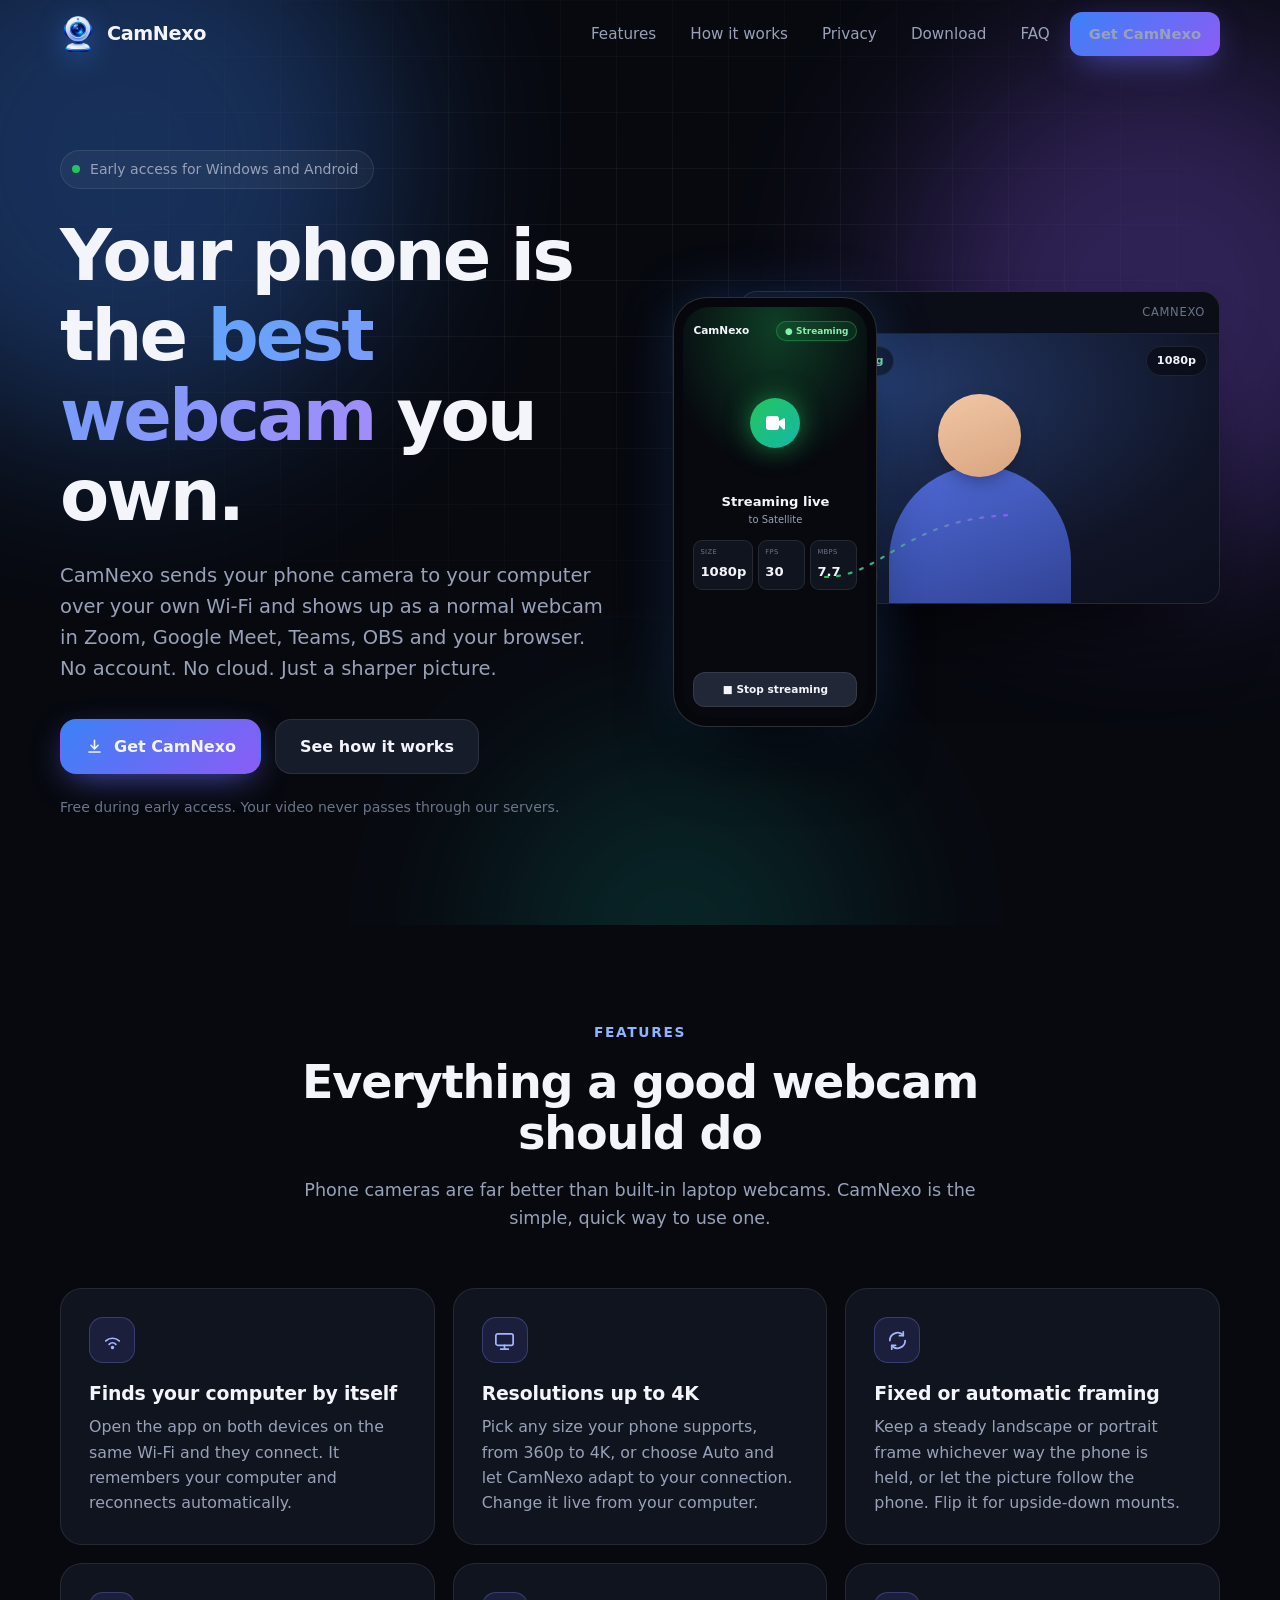
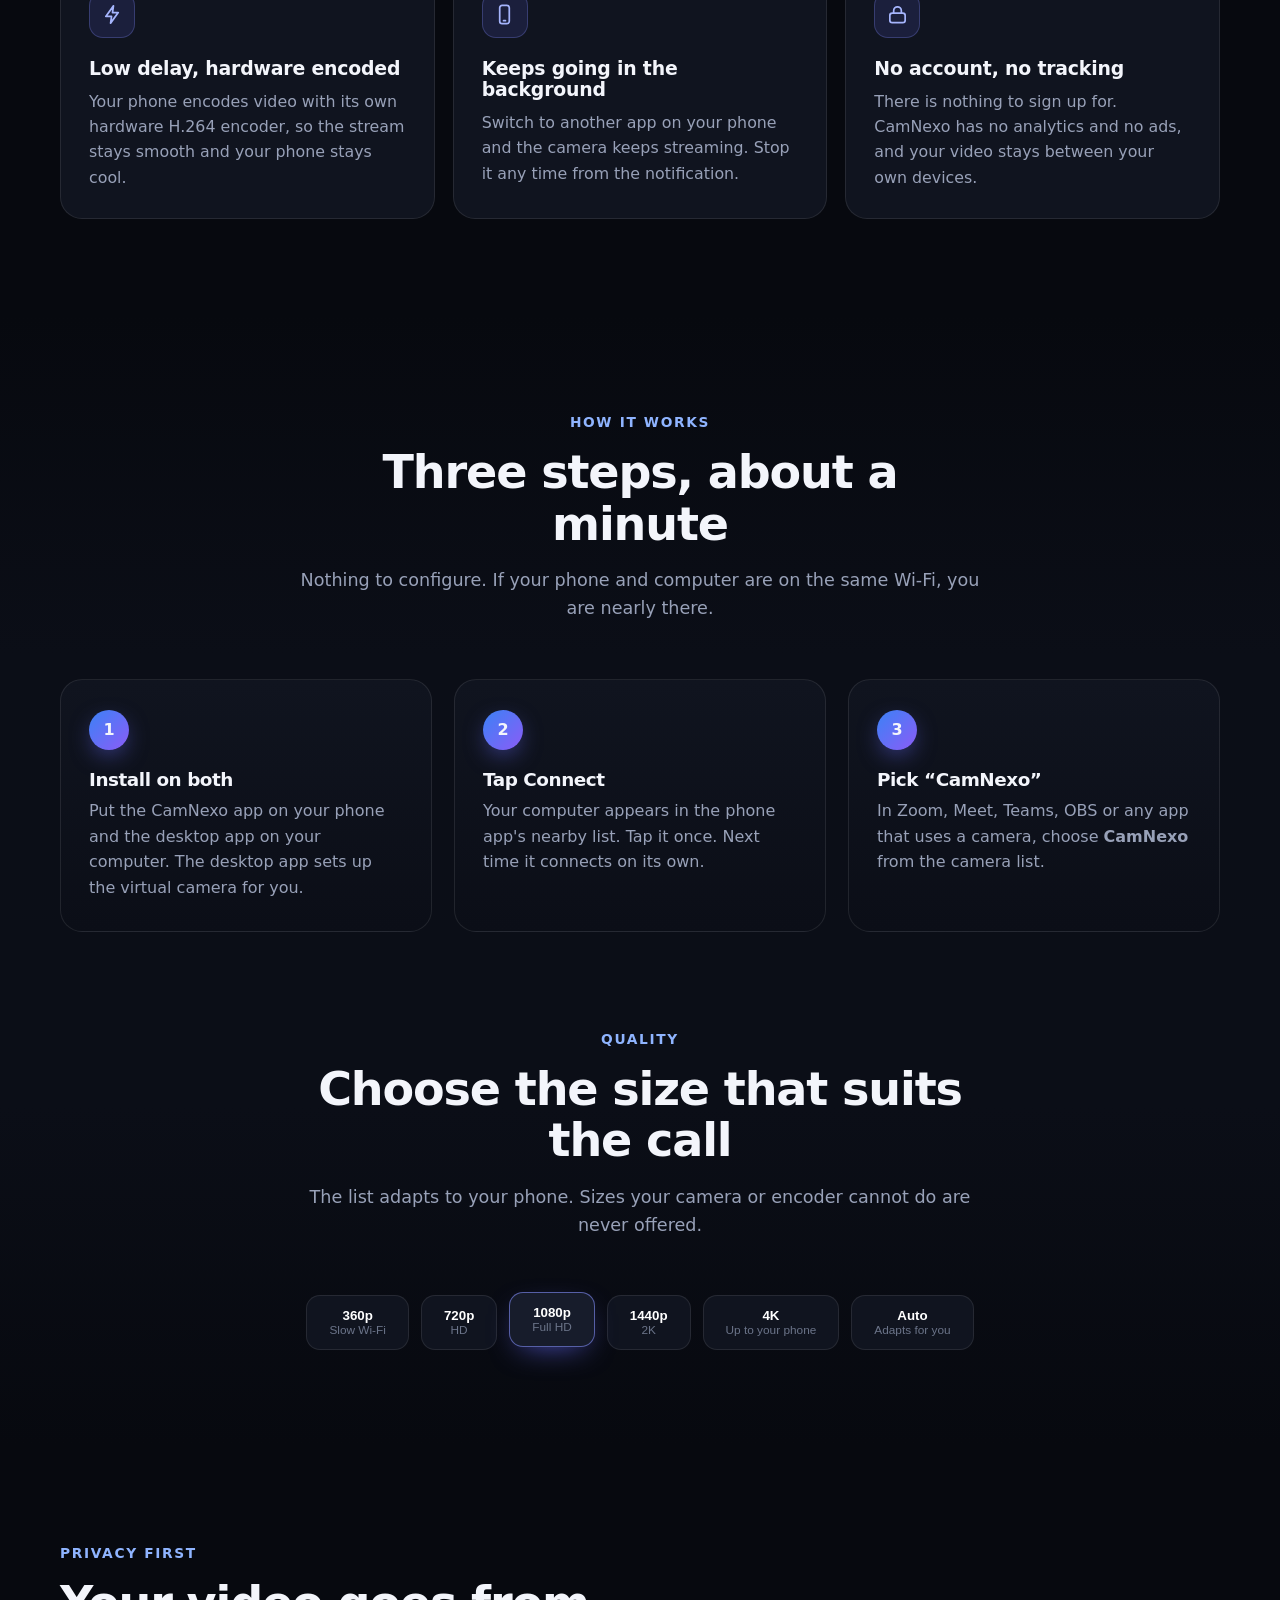
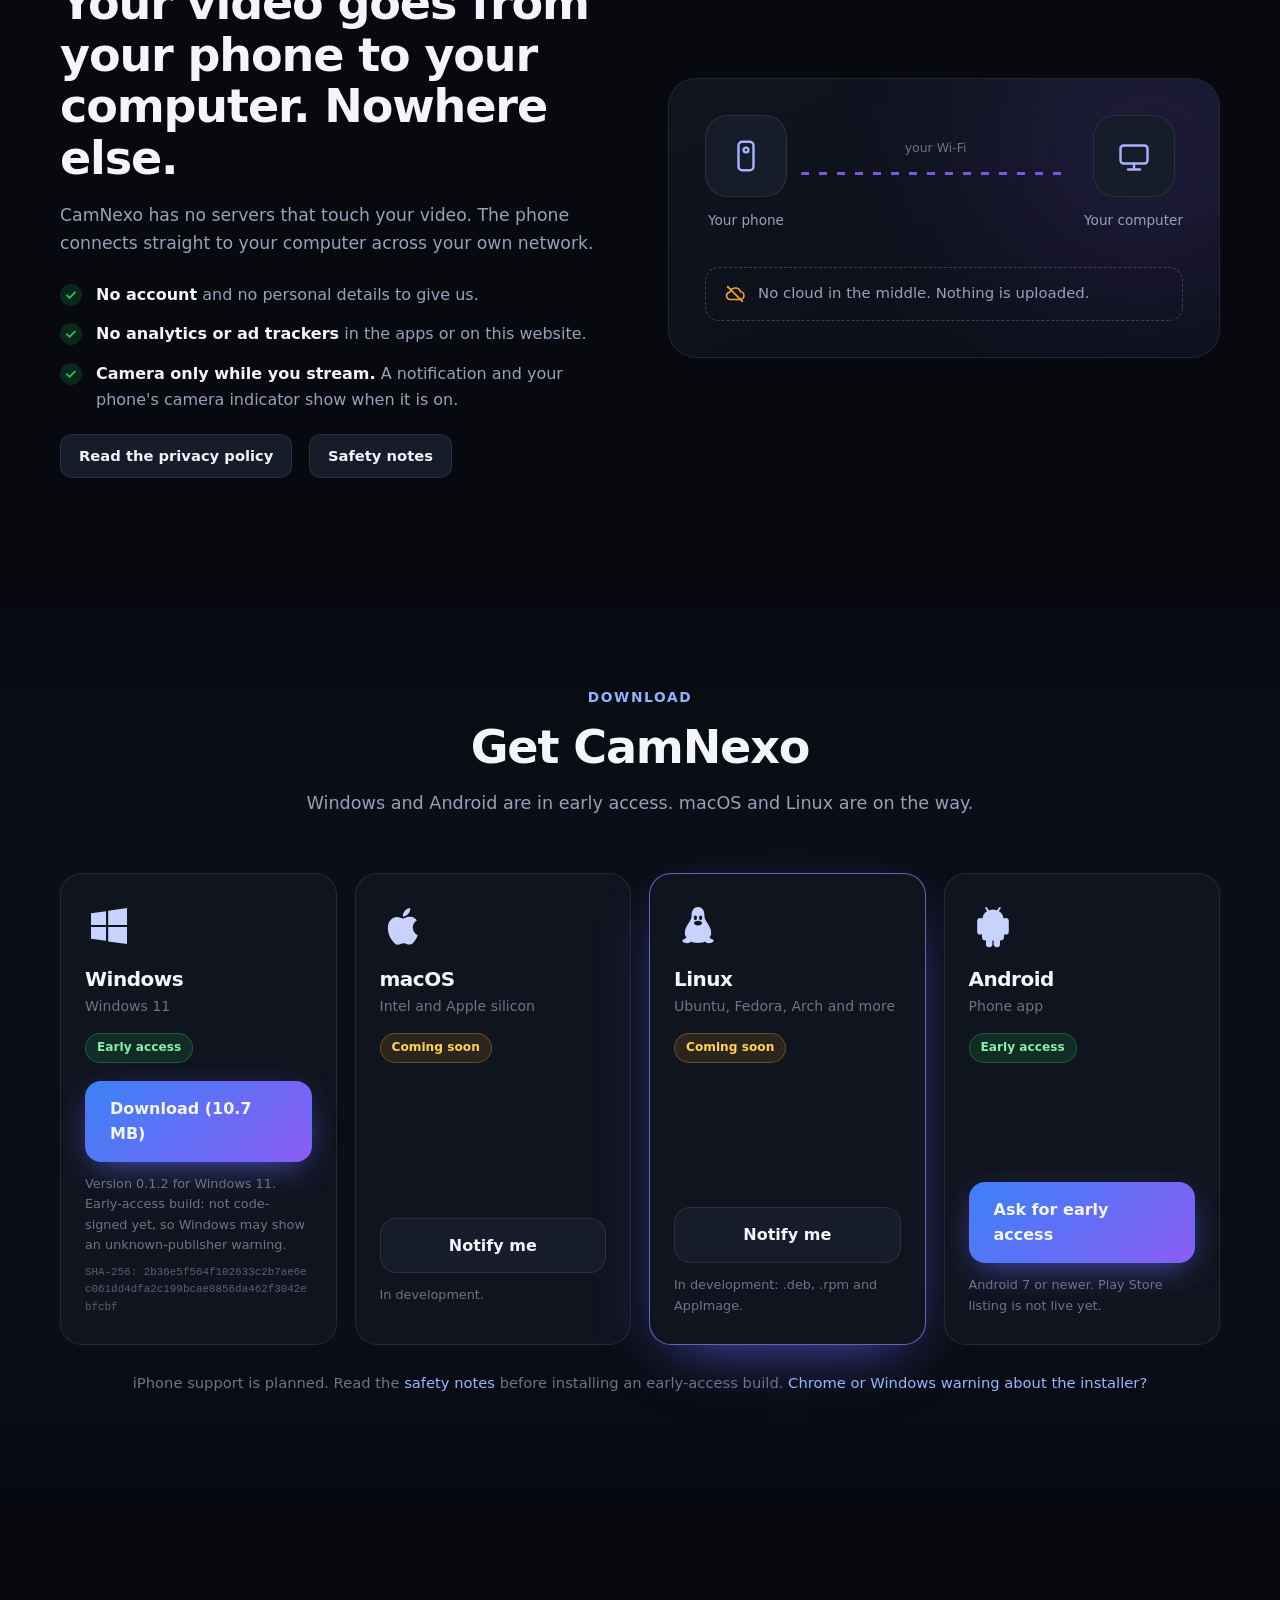
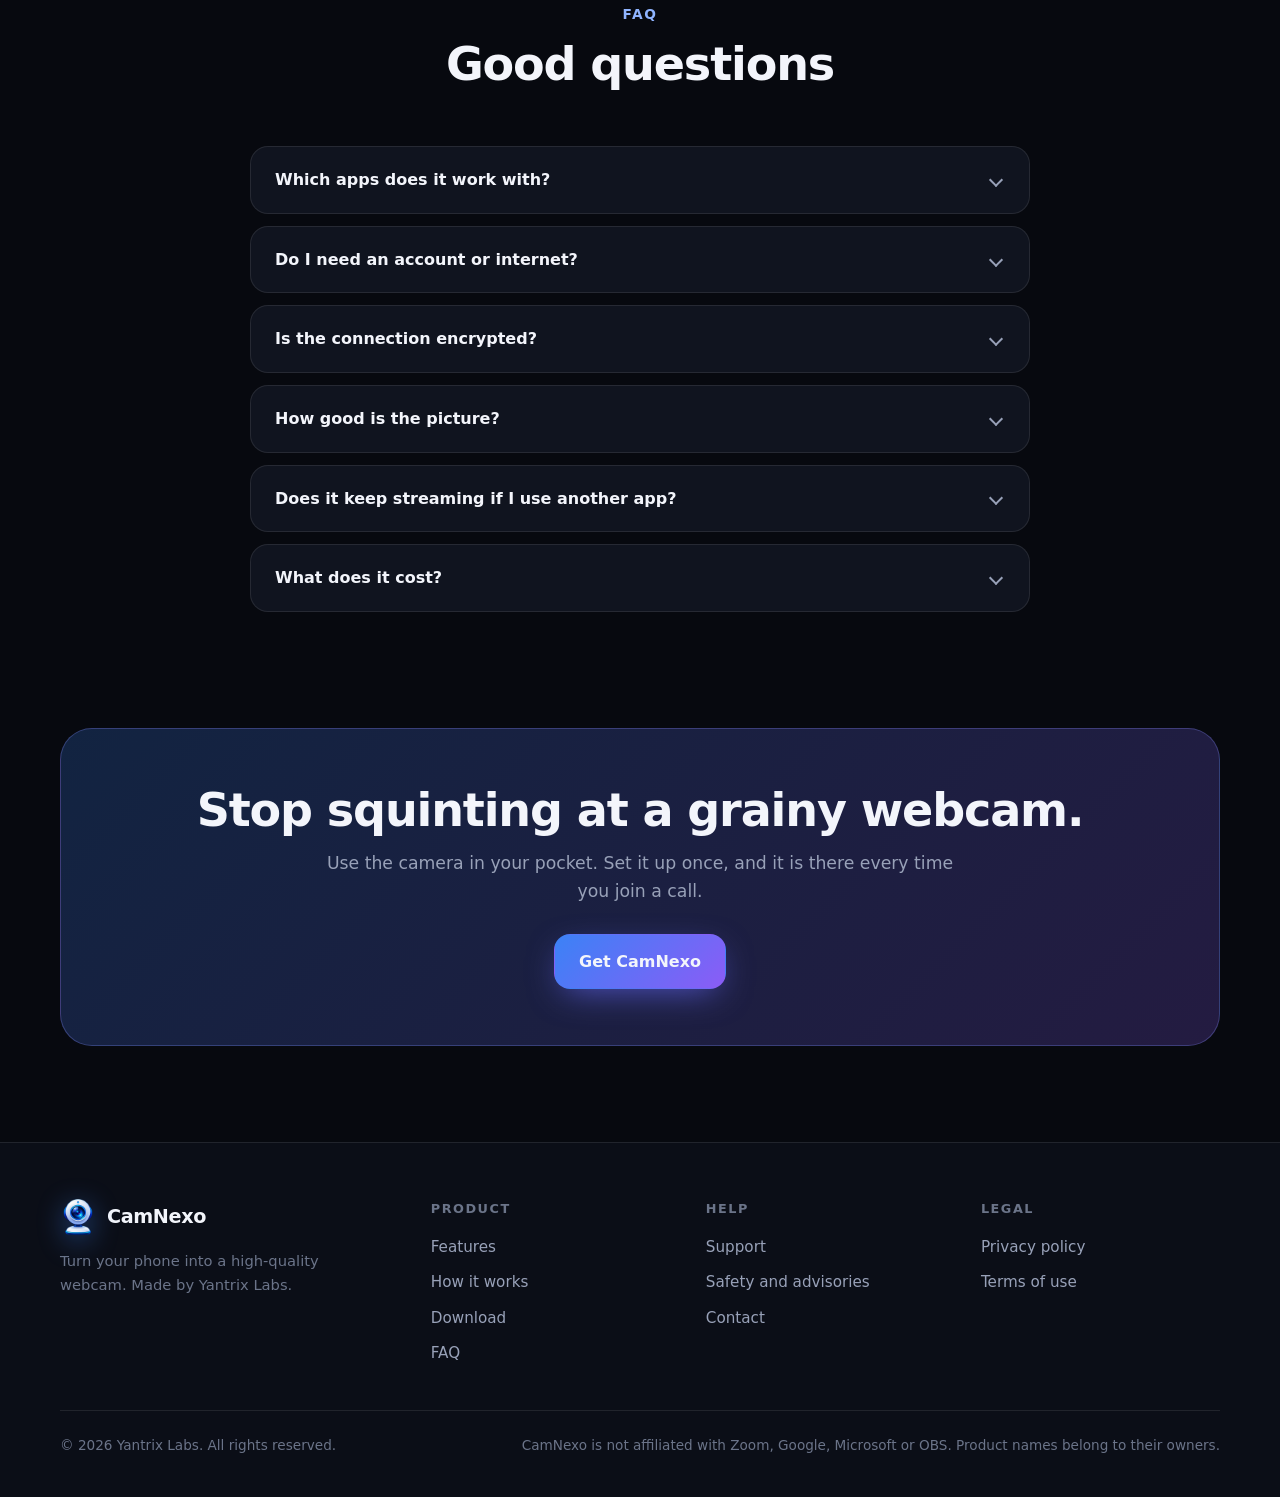
==== index.html @ 152ce751 "Explain the installer warning and how to verify the download Add a support section for the Chrome an" ====
<!doctype html>
<html lang="en" class="no-js">
<head>
<meta charset="utf-8">
<meta name="viewport" content="width=device-width, initial-scale=1">
<title>CamNexo: use your phone as a webcam</title>
<meta name="description" content="CamNexo turns your phone into a high-quality webcam for Zoom, Meet, Teams, OBS and more. Wireless, no account, and your video stays on your own network.">
<meta name="theme-color" content="#07090f">
<link rel="icon" href="assets/favicon.ico" sizes="any">
<link rel="icon" href="assets/favicon-32.png" type="image/png" sizes="32x32">
<link rel="apple-touch-icon" href="assets/apple-touch-icon.png">
<link rel="canonical" href="https://camnexo.yantrixlab.com/">
<meta property="og:title" content="CamNexo: use your phone as a webcam">
<meta property="og:description" content="A sharper webcam you already own. Stream your phone camera to your computer over your own Wi-Fi.">
<meta property="og:type" content="website">
<meta property="og:url" content="https://camnexo.yantrixlab.com/">
<script type="application/ld+json">
{"@context":"https://schema.org","@type":"SoftwareApplication","name":"CamNexo","applicationCategory":"MultimediaApplication","operatingSystem":"Android, Windows 11","description":"Use your phone as a high-quality webcam for Zoom, Google Meet, Teams, OBS and more, over your own Wi-Fi.","url":"https://camnexo.yantrixlab.com/","publisher":{"@type":"Organization","name":"Yantrix Labs"}}
</script>
<meta property="og:image" content="https://camnexo.yantrixlab.com/assets/og-image.png">
<meta name="twitter:card" content="summary_large_image">
<link rel="stylesheet" href="assets/styles.css">
</head>
<body>
<a class="skip" href="#main">Skip to content</a>

<header class="nav">
  <div class="wrap nav-in">
    <a class="brand" href="./" aria-label="CamNexo home">
      <img class="logo-img" src="assets/logo.png" width="36" height="36" alt="">
      CamNexo
    </a>
    <nav class="links" aria-label="Main">
      <a href="#features">Features</a>
      <a href="#how">How it works</a>
      <a href="#privacy">Privacy</a>
      <a href="#download">Download</a>
      <a href="#faq">FAQ</a>
      <a class="btn small primary" href="#download">Get CamNexo</a>
    </nav>
    <button class="menu-btn" aria-label="Menu" aria-expanded="false"><svg viewBox="0 0 24 24" fill="none" stroke="currentColor" stroke-width="2" stroke-linecap="round"><path d="M4 7h16M4 12h16M4 17h16"/></svg></button>
  </div>
</header>

<main id="main">
<!-- ============================================================ hero -->
<section class="hero">
  <div class="glow a"></div><div class="glow b"></div><div class="glow c"></div><div class="grid-bg"></div>
  <div class="wrap hero-grid">
    <div>
      <div class="eyebrow rv"><span class="dot"></span> Early access for Windows and Android</div>
      <h1 class="rv" style="--d:80ms">Your phone is the <span class="gradient-text">best webcam</span> you own.</h1>
      <p class="lead rv" style="--d:160ms">CamNexo sends your phone camera to your computer over your own Wi-Fi and shows up as a normal webcam in Zoom, Google Meet, Teams, OBS and your browser. No account. No cloud. Just a sharper picture.</p>
      <div class="cta rv" style="--d:240ms">
        <a class="btn primary" href="#download" data-hero-dl>
          <svg viewBox="0 0 24 24" fill="none" stroke="currentColor" stroke-width="2" stroke-linecap="round" stroke-linejoin="round"><path d="M12 4v11m0 0l-4.5-4.5M12 15l4.5-4.5M5 19h14"/></svg><span>Get CamNexo</span>
        </a>
        <a class="btn" href="#how">See how it works</a>
      </div>
      <p class="hero-note rv" style="--d:300ms">Free during early access. Your video never passes through our servers.</p>
    </div>

    <div class="stage rv" style="--d:200ms" aria-hidden="true">
      <div class="laptop">
        <div class="bar"><i></i><i></i><i></i><span>CAMNEXO</span></div>
        <div class="screen">
          <div class="person"><div class="head"></div><div class="body"></div></div>
          <span class="chip live"><span class="dot"></span>Phone streaming</span>
          <span class="chip rez">1080p</span>
          <span class="chip src">Satellite · 30 fps</span>
        </div>
      </div>
      <svg class="signal" viewBox="0 0 190 80"><defs><linearGradient id="sg" x1="0" x2="1"><stop offset="0" stop-color="#22c55e"/><stop offset="1" stop-color="#8b5cf6"/></linearGradient></defs><path d="M2 70 C 60 70, 80 12, 188 8"/></svg>
      <div class="phone">
        <div class="phone-screen">
          <div class="ph-head"><span>CamNexo</span><span class="pill">● Streaming</span></div>
          <div class="radar"><b></b><b></b><b></b><div class="core"><svg viewBox="0 0 24 24" fill="#fff"><path d="M3 8a3 3 0 0 1 3-3h7a3 3 0 0 1 3 3v2l4.4-2.6c.9-.5 1.6 0 1.6 1v9.2c0 1-.7 1.5-1.6 1L16 14v2a3 3 0 0 1-3 3H6a3 3 0 0 1-3-3z"/></svg></div></div>
          <div class="ph-t">Streaming live</div>
          <div class="ph-s">to Satellite</div>
          <div class="ph-stats"><div><small>SIZE</small><strong>1080p</strong></div><div><small>FPS</small><strong>30</strong></div><div><small>MBPS</small><strong>7.7</strong></div></div>
          <div class="ph-stop">■ Stop streaming</div>
        </div>
      </div>
    </div>
  </div>
</section>

<!-- ======================================================== features -->
<section id="features">
  <div class="wrap">
    <div class="sec-head rv">
      <div class="kicker">Features</div>
      <h2>Everything a good webcam should do</h2>
      <p>Phone cameras are far better than built-in laptop webcams. CamNexo is the simple, quick way to use one.</p>
    </div>
    <div class="cards">
      <article class="card rv"><div class="ico"><svg viewBox="0 0 24 24"><path d="M5 12.5a10 10 0 0 1 14 0M8.5 16a5 5 0 0 1 7 0"/><circle cx="12" cy="19.2" r=".9" fill="#a5b4fc"/></svg></div><h3>Finds your computer by itself</h3><p>Open the app on both devices on the same Wi-Fi and they connect. It remembers your computer and reconnects automatically.</p></article>
      <article class="card rv" style="--d:70ms"><div class="ico"><svg viewBox="0 0 24 24"><rect x="3" y="5" width="18" height="12" rx="2"/><path d="M8 21h8M12 17v4"/></svg></div><h3>Resolutions up to 4K</h3><p>Pick any size your phone supports, from 360p to 4K, or choose Auto and let CamNexo adapt to your connection. Change it live from your computer.</p></article>
      <article class="card rv" style="--d:140ms"><div class="ico"><svg viewBox="0 0 24 24"><path d="M4 12a8 8 0 0 1 14-5.3M20 12a8 8 0 0 1-14 5.3"/><path d="M18 3v4h-4M6 21v-4h4"/></svg></div><h3>Fixed or automatic framing</h3><p>Keep a steady landscape or portrait frame whichever way the phone is held, or let the picture follow the phone. Flip it for upside-down mounts.</p></article>
      <article class="card rv"><div class="ico"><svg viewBox="0 0 24 24"><path d="M13 3L5 14h6l-1 7 8-11h-6z"/></svg></div><h3>Low delay, hardware encoded</h3><p>Your phone encodes video with its own hardware H.264 encoder, so the stream stays smooth and your phone stays cool.</p></article>
      <article class="card rv" style="--d:70ms"><div class="ico"><svg viewBox="0 0 24 24"><rect x="7" y="2.5" width="10" height="19" rx="2.5"/><path d="M11 18.5h2"/></svg></div><h3>Keeps going in the background</h3><p>Switch to another app on your phone and the camera keeps streaming. Stop it any time from the notification.</p></article>
      <article class="card rv" style="--d:140ms"><div class="ico"><svg viewBox="0 0 24 24"><rect x="4" y="10.5" width="16" height="10" rx="2.5"/><path d="M8 10.5V8a4 4 0 0 1 8 0v2.5"/></svg></div><h3>No account, no tracking</h3><p>There is nothing to sign up for. CamNexo has no analytics and no ads, and your video stays between your own devices.</p></article>
    </div>
  </div>
</section>

<!-- ============================================================ how -->
<section id="how" style="background:linear-gradient(180deg,transparent,var(--bg-2) 30%,var(--bg-2) 70%,transparent)">
  <div class="wrap">
    <div class="sec-head rv">
      <div class="kicker">How it works</div>
      <h2>Three steps, about a minute</h2>
      <p>Nothing to configure. If your phone and computer are on the same Wi-Fi, you are nearly there.</p>
    </div>
    <div class="steps">
      <div class="step rv"><h3>Install on both</h3><p>Put the CamNexo app on your phone and the desktop app on your computer. The desktop app sets up the virtual camera for you.</p></div>
      <div class="step rv" style="--d:90ms"><h3>Tap Connect</h3><p>Your computer appears in the phone app's nearby list. Tap it once. Next time it connects on its own.</p></div>
      <div class="step rv" style="--d:180ms"><h3>Pick “CamNexo”</h3><p>In Zoom, Meet, Teams, OBS or any app that uses a camera, choose <strong>CamNexo</strong> from the camera list.</p></div>
    </div>

    <div class="sec-head rv" style="margin-top:96px">
      <div class="kicker">Quality</div>
      <h2>Choose the size that suits the call</h2>
      <p>The list adapts to your phone. Sizes your camera or encoder cannot do are never offered.</p>
    </div>
    <div class="res-row rv" role="group" aria-label="Resolution examples">
      <button class="res" data-label="360p" type="button">360p<small>Slow Wi-Fi</small></button>
      <button class="res" data-label="720p" type="button">720p<small>HD</small></button>
      <button class="res on" data-label="1080p" type="button">1080p<small>Full HD</small></button>
      <button class="res" data-label="1440p" type="button">1440p<small>2K</small></button>
      <button class="res" data-label="4K" type="button">4K<small>Up to your phone</small></button>
      <button class="res" data-label="Auto" type="button">Auto<small>Adapts for you</small></button>
    </div>
  </div>
</section>

<!-- ========================================================= privacy -->
<section id="privacy">
  <div class="wrap split">
    <div class="rv">
      <div class="kicker">Privacy first</div>
      <h2>Your video goes from your phone to your computer. Nowhere else.</h2>
      <p>CamNexo has no servers that touch your video. The phone connects straight to your computer across your own network.</p>
      <ul class="ticks">
        <li><span><strong>No account</strong> and no personal details to give us.</span></li>
        <li><span><strong>No analytics or ad trackers</strong> in the apps or on this website.</span></li>
        <li><span><strong>Camera only while you stream.</strong> A notification and your phone's camera indicator show when it is on.</span></li>
      </ul>
      <p style="margin-top:22px"><a class="btn small" href="privacy.html">Read the privacy policy</a> &nbsp; <a class="btn small" href="safety.html">Safety notes</a></p>
    </div>
    <div class="diagram rv" style="--d:120ms" aria-label="Phone connected directly to computer over Wi-Fi">
      <div class="flow">
        <div class="node"><div class="box"><svg viewBox="0 0 24 24"><rect x="7" y="2.5" width="10" height="19" rx="2.5"/><circle cx="12" cy="8" r="1.6"/></svg></div><small>Your phone</small></div>
        <div class="wire"><span>your Wi-Fi</span></div>
        <div class="node"><div class="box"><svg viewBox="0 0 24 24"><rect x="3" y="5" width="18" height="12" rx="2"/><path d="M8 21h8M12 17v4"/></svg></div><small>Your computer</small></div>
      </div>
      <div class="nocloud"><svg viewBox="0 0 24 24"><path d="M7 18a4 4 0 0 1-.5-8A6 6 0 0 1 18 9.5 3.7 3.7 0 0 1 17 18z"/><path d="M4 4l16 16"/></svg><span>No cloud in the middle. Nothing is uploaded.</span></div>
    </div>
  </div>
</section>

<!-- ======================================================== download -->
<section id="download" style="background:linear-gradient(180deg,transparent,var(--bg-2) 25%,var(--bg-2) 80%,transparent)">
  <div class="wrap">
    <div class="sec-head rv">
      <div class="kicker">Download</div>
      <h2>Get CamNexo</h2>
      <p>Windows and Android are in early access. macOS and Linux are on the way.</p>
    </div>
    <div class="platforms">
      <div class="plat rv" data-dl="windows">
        <svg class="os" viewBox="0 0 24 24" aria-hidden="true"><path d="M3 5.6l7.5-1v6.9H3zM11.6 4.4L21 3v8.5h-9.4zM3 12.5h7.5v6.9L3 18.4zM11.6 12.5H21V21l-9.4-1.3z"/></svg>
        <h3>Windows</h3><div class="sub">Windows 11</div><span class="badge soon">Early access</span>
        <a class="btn primary" href="#download">Ask for early access</a><p class="fine"></p>
      </div>
      <div class="plat rv" style="--d:70ms" data-dl="macos">
        <svg class="os" viewBox="0 0 24 24" aria-hidden="true"><path d="M16.4 12.7c0-2.3 1.9-3.4 2-3.5-1.1-1.6-2.8-1.8-3.4-1.8-1.4-.15-2.8.85-3.5.85-.7 0-1.8-.8-3-.8-1.5 0-3 .9-3.8 2.3-1.6 2.8-.4 7 1.2 9.3.8 1.1 1.7 2.4 2.9 2.3 1.2 0 1.6-.75 3-.75 1.4 0 1.8.75 3 .7 1.3 0 2.1-1.1 2.8-2.2.9-1.3 1.3-2.5 1.3-2.6-.05 0-2.5-1-2.5-3.8zM14.2 5.9c.6-.8 1.1-1.8.95-2.9-.9.05-2 .6-2.7 1.4-.6.7-1.1 1.8-1 2.8 1 .1 2.1-.5 2.75-1.3z"/></svg>
        <h3>macOS</h3><div class="sub">Intel and Apple silicon</div><span class="badge soon">Coming soon</span>
        <a class="btn" href="#download">Notify me</a><p class="fine"></p>
      </div>
      <div class="plat rv" style="--d:140ms" data-dl="linux">
        <svg class="os" viewBox="0 0 24 24" aria-hidden="true"><path d="M12 2.5c-2 0-3.2 1.7-3.2 4 0 1.2-.3 2.3-1 3.3-1.2 1.8-2.4 3.5-2.4 5.7 0 .9.3 1.6.8 2.1-.3.5-.8.9-1.6 1.2-.7.3-.5 1.2.3 1.4 1.3.4 2.7.7 3.6-.4.9.5 2 .7 3.5.7s2.6-.2 3.5-.7c.9 1.1 2.3.8 3.6.4.8-.2 1-1.1.3-1.4-.8-.3-1.3-.7-1.6-1.2.5-.5.8-1.2.8-2.1 0-2.2-1.2-3.9-2.4-5.7-.7-1-1-2.1-1-3.3 0-2.3-1.2-4-3.2-4zm-1.3 4.2a.8 1.2 0 1 1 0 2.4.8 1.2 0 0 1 0-2.4zm2.6 0a.8 1.2 0 1 1 0 2.4.8 1.2 0 0 1 0-2.4zM12 9.4c1.1 0 2 .5 2 1.1 0 .6-.9 1.2-2 1.2s-2-.6-2-1.2c0-.6.9-1.1 2-1.1z"/></svg>
        <h3>Linux</h3><div class="sub">Ubuntu, Fedora, Arch and more</div><span class="badge soon">Coming soon</span>
        <a class="btn" href="#download">Notify me</a><p class="fine"></p>
      </div>
      <div class="plat rv" style="--d:210ms" data-dl="android">
        <svg class="os" viewBox="0 0 24 24" aria-hidden="true"><path d="M7 9.2h10v8.3a1.3 1.3 0 0 1-1.3 1.3H15v2.2a1.1 1.1 0 0 1-2.2 0v-2.2h-1.6v2.2a1.1 1.1 0 0 1-2.2 0v-2.2h-.7A1.3 1.3 0 0 1 7 17.5zM4.6 9.6a1.1 1.1 0 0 1 2.2 0v5.1a1.1 1.1 0 0 1-2.2 0zm12.6 0a1.1 1.1 0 0 1 2.2 0v5.1a1.1 1.1 0 0 1-2.2 0zM7.2 8.3C7.4 6 9.4 4.2 12 4.2s4.6 1.8 4.8 4.1zM9.6 6.4a.6.6 0 1 0 0 1.2.6.6 0 0 0 0-1.2zm4.8 0a.6.6 0 1 0 0 1.2.6.6 0 0 0 0-1.2zM8.6 3l1 1.5m5.8-1.5l-1 1.5" stroke="#c7d2fe" stroke-width="1" stroke-linecap="round"/></svg>
        <h3>Android</h3><div class="sub">Phone app</div><span class="badge soon">Early access</span>
        <a class="btn primary" href="#download">Ask for early access</a><p class="fine"></p>
      </div>
    </div>
    <p class="rv" style="text-align:center;color:var(--faint);font-size:.92rem;margin-top:26px">iPhone support is planned. Read the <a href="safety.html" style="color:#93b8ff">safety notes</a> before installing an early-access build. <a href="support.html#warning" style="color:#93b8ff">Chrome or Windows warning about the installer?</a></p>
  </div>
</section>

<!-- ============================================================ faq -->
<section id="faq">
  <div class="wrap">
    <div class="sec-head rv"><div class="kicker">FAQ</div><h2>Good questions</h2></div>
    <div class="faq">
      <details class="rv"><summary>Which apps does it work with?</summary><div class="ans"><p>CamNexo appears as a standard camera called “CamNexo”, so it works with apps that accept a normal webcam: Zoom, Google Meet, Microsoft Teams, OBS, Discord and browsers. On Windows 11 the Camera app shows it too.</p></div></details>
      <details class="rv"><summary>Do I need an account or internet?</summary><div class="ans"><p>No account. Your phone and computer only need to be on the same local network. They do not need internet access to talk to each other, although your video call app will.</p></div></details>
      <details class="rv"><summary>Is the connection encrypted?</summary><div class="ans"><p>Not yet. Today the video travels unencrypted across your local network, so use CamNexo on a network you trust, such as your home or office Wi-Fi, and not on public Wi-Fi. Pairing and encryption are the next security work on our list. See the <a href="safety.html" style="color:#93b8ff">safety notes</a>.</p></div></details>
      <details class="rv"><summary>How good is the picture?</summary><div class="ans"><p>That depends on your phone. CamNexo lists the sizes your phone's camera and hardware encoder support, up to 4K on phones that can do it. Wi-Fi quality matters too, and Auto lowers the size if your connection struggles.</p></div></details>
      <details class="rv"><summary>Does it keep streaming if I use another app?</summary><div class="ans"><p>Yes. While streaming, CamNexo shows a notification and keeps the camera running in the background. Stop it from the app or the notification. Some phone makers limit background apps aggressively; if streaming stops, exclude CamNexo from battery optimisation.</p></div></details>
      <details class="rv"><summary>What does it cost?</summary><div class="ans"><p>Early-access builds are free. Pricing for the finished product has not been announced.</p></div></details>
    </div>
  </div>
</section>

<section style="padding-top:0">
  <div class="wrap">
    <div class="band rv">
      <h2>Stop squinting at a grainy webcam.</h2>
      <p>Use the camera in your pocket. Set it up once, and it is there every time you join a call.</p>
      <a class="btn primary" href="#download">Get CamNexo</a>
    </div>
  </div>
</section>
</main>

<footer>
  <div class="wrap">
    <div class="foot">
      <div>
        <a class="brand" href="./"><img class="logo-img" src="assets/logo.png" width="36" height="36" alt="">CamNexo</a>
        <p>Turn your phone into a high-quality webcam. Made by Yantrix Labs.</p>
      </div>
      <div><h4>Product</h4><ul><li><a href="#features">Features</a></li><li><a href="#how">How it works</a></li><li><a href="#download">Download</a></li><li><a href="#faq">FAQ</a></li></ul></div>
      <div><h4>Help</h4><ul><li><a href="support.html">Support</a></li><li><a href="safety.html">Safety and advisories</a></li><li><a href="#" data-mail>Contact</a></li></ul></div>
      <div><h4>Legal</h4><ul><li><a href="privacy.html">Privacy policy</a></li><li><a href="terms.html">Terms of use</a></li></ul></div>
    </div>
    <div class="legal"><span>© <span class="year">2026</span> Yantrix Labs. All rights reserved.</span><span>CamNexo is not affiliated with Zoom, Google, Microsoft or OBS. Product names belong to their owners.</span></div>
  </div>
</footer>

<script src="assets/config.js"></script>
<script src="assets/site.js"></script>
</body>
</html>
---- assets/styles.css ----
/* CamNexo website. One stylesheet, no external fonts or scripts. */
:root {
  --bg: #07090f;
  --bg-2: #0b0e17;
  --surface: #10141f;
  --surface-2: #171c2b;
  --line: rgba(255, 255, 255, 0.09);
  --text: #f3f5fb;
  --dim: #98a1b8;
  --faint: #6b7489;
  --blue: #3b82f6;
  --violet: #8b5cf6;
  --green: #22c55e;
  --amber: #f5a524;
  --grad: linear-gradient(135deg, #3b82f6, #8b5cf6);
  --radius: 22px;
  --max: 1160px;
  --ease: cubic-bezier(0.22, 1, 0.36, 1);
  color-scheme: dark;
}

*, *::before, *::after { box-sizing: border-box; }
html { scroll-behavior: smooth; -webkit-text-size-adjust: 100%; }
body {
  margin: 0;
  background: var(--bg);
  color: var(--text);
  font-family: Inter, "Segoe UI Variable", "Segoe UI", system-ui, -apple-system, Roboto, "Helvetica Neue", Arial, sans-serif;
  line-height: 1.6;
  -webkit-font-smoothing: antialiased;
  overflow-x: hidden;
}
img, svg { max-width: 100%; display: block; }
a { color: inherit; text-decoration: none; }
p { margin: 0 0 1rem; }
h1, h2, h3 { margin: 0; line-height: 1.12; letter-spacing: -0.025em; }
:focus-visible { outline: 2px solid var(--blue); outline-offset: 3px; border-radius: 8px; }
.wrap { width: min(var(--max), 100% - 40px); margin-inline: auto; }
.sr { position: absolute; width: 1px; height: 1px; overflow: hidden; clip: rect(0 0 0 0); white-space: nowrap; }
.skip { position: absolute; left: 12px; top: -60px; background: var(--surface-2); padding: 10px 16px; border-radius: 10px; z-index: 100; }
.skip:focus { top: 12px; }

/* ------------------------------------------------------------------ nav */
.nav {
  position: fixed; inset: 0 0 auto 0; z-index: 50;
  transition: background 0.35s var(--ease), border-color 0.35s, backdrop-filter 0.35s;
  border-bottom: 1px solid transparent;
}
.nav.scrolled {
  background: rgba(7, 9, 15, 0.72);
  backdrop-filter: blur(16px) saturate(1.4);
  -webkit-backdrop-filter: blur(16px) saturate(1.4);
  border-bottom-color: var(--line);
}
.nav-in { display: flex; align-items: center; justify-content: space-between; height: 68px; }
.brand { display: flex; align-items: center; gap: 11px; font-weight: 700; font-size: 1.2rem; letter-spacing: -0.02em; }
.logo {
  width: 34px; height: 34px; border-radius: 10px; background: var(--grad);
  display: grid; place-items: center;
  box-shadow: 0 6px 22px -4px rgba(59, 130, 246, 0.6);
}
.logo-img { width: 36px; height: 36px; flex: none; filter: drop-shadow(0 6px 14px rgba(59, 130, 246, 0.45)); }
.logo svg { width: 19px; height: 19px; }
.links { display: flex; align-items: center; gap: 6px; }
.links a { padding: 8px 14px; border-radius: 999px; color: var(--dim); font-size: 0.95rem; transition: color 0.2s, background 0.2s; }
.links a:hover { color: var(--text); background: rgba(255, 255, 255, 0.06); }
.menu-btn { display: none; background: none; border: 1px solid var(--line); color: var(--text); width: 42px; height: 42px; border-radius: 12px; cursor: pointer; }
.menu-btn svg { width: 20px; height: 20px; margin: auto; }

/* -------------------------------------------------------------- buttons */
.btn {
  display: inline-flex; align-items: center; justify-content: center; gap: 10px;
  padding: 14px 24px; border-radius: 16px; font-weight: 600; font-size: 1rem;
  border: 1px solid var(--line); background: var(--surface-2); color: var(--text);
  cursor: pointer; transition: transform 0.25s var(--ease), box-shadow 0.25s, background 0.25s, border-color 0.25s;
  font-family: inherit;
}
.btn:hover { transform: translateY(-2px); border-color: rgba(255, 255, 255, 0.2); }
.btn:active { transform: translateY(0) scale(0.98); }
.btn svg { width: 19px; height: 19px; }
.btn.primary { background: var(--grad); border-color: transparent; box-shadow: 0 10px 34px -10px rgba(99, 102, 241, 0.8); }
.btn.primary:hover { box-shadow: 0 16px 42px -10px rgba(99, 102, 241, 0.95); }
.btn.small { padding: 9px 18px; border-radius: 12px; font-size: 0.92rem; }
.btn[aria-disabled="true"] { opacity: 0.55; cursor: not-allowed; transform: none; }

/* ----------------------------------------------------------------- hero */
.hero { position: relative; padding: 150px 0 90px; overflow: hidden; isolation: isolate; }
.glow { position: absolute; border-radius: 50%; filter: blur(90px); opacity: 0.5; z-index: -1; animation: drift 18s ease-in-out infinite alternate; }
.glow.a { width: 560px; height: 560px; background: #3b82f6; left: -160px; top: -120px; opacity: 0.32; }
.glow.b { width: 520px; height: 520px; background: #8b5cf6; right: -140px; top: 40px; opacity: 0.3; animation-duration: 23s; animation-direction: alternate-reverse; }
.glow.c { width: 380px; height: 380px; background: #14b8a6; left: 38%; bottom: -200px; opacity: 0.16; animation-duration: 27s; }
@keyframes drift { to { transform: translate(60px, 40px) scale(1.12); } }
.grid-bg {
  position: absolute; inset: 0; z-index: -1; opacity: 0.5;
  background-image: linear-gradient(var(--line) 1px, transparent 1px), linear-gradient(90deg, var(--line) 1px, transparent 1px);
  background-size: 56px 56px;
  -webkit-mask-image: radial-gradient(ellipse 70% 60% at 50% 30%, #000 20%, transparent 75%);
  mask-image: radial-gradient(ellipse 70% 60% at 50% 30%, #000 20%, transparent 75%);
}
.hero-grid { display: grid; grid-template-columns: 1.02fr 1fr; gap: 56px; align-items: center; }
.eyebrow {
  display: inline-flex; align-items: center; gap: 10px; padding: 7px 15px 7px 11px; border-radius: 999px;
  border: 1px solid var(--line); background: rgba(255, 255, 255, 0.04); color: var(--dim); font-size: 0.88rem; margin-bottom: 26px;
}
.dot { width: 8px; height: 8px; border-radius: 50%; background: var(--green); box-shadow: 0 0 0 0 rgba(34, 197, 94, 0.6); animation: ping 2s infinite; }
@keyframes ping { 70% { box-shadow: 0 0 0 9px rgba(34, 197, 94, 0); } 100% { box-shadow: 0 0 0 0 rgba(34, 197, 94, 0); } }
h1 { font-size: clamp(2.5rem, 5.6vw, 4.5rem); font-weight: 800; letter-spacing: -0.04em; }
.gradient-text { background: linear-gradient(120deg, #60a5fa, #a78bfa 55%, #34d399); -webkit-background-clip: text; background-clip: text; color: transparent; background-size: 200% 100%; animation: shine 8s linear infinite; }
@keyframes shine { to { background-position: -200% 0; } }
.lead { font-size: clamp(1.05rem, 1.6vw, 1.22rem); color: var(--dim); max-width: 34em; margin: 24px 0 34px; }
.cta { display: flex; flex-wrap: wrap; gap: 14px; }
.hero-note { margin-top: 22px; font-size: 0.88rem; color: var(--faint); }

/* hero visual: laptop + phone, linked by a moving signal */
.stage { position: relative; min-height: 470px; }
.laptop {
  position: absolute; right: 0; top: 34px; width: 88%;
  border-radius: 18px; background: var(--surface); border: 1px solid var(--line);
  box-shadow: 0 50px 90px -40px rgba(0, 0, 0, 0.9), 0 0 0 1px rgba(255, 255, 255, 0.03) inset;
  overflow: hidden;
  animation: float 9s ease-in-out infinite;
}
.laptop .bar { display: flex; align-items: center; gap: 7px; padding: 11px 14px; background: var(--bg-2); border-bottom: 1px solid var(--line); }
.laptop .bar i { width: 10px; height: 10px; border-radius: 50%; background: #2a3042; }
.laptop .bar span { margin-left: auto; font-size: 0.72rem; color: var(--faint); letter-spacing: 0.06em; }
.laptop .screen { position: relative; aspect-ratio: 16 / 9; background: radial-gradient(120% 120% at 30% 20%, #243b6b, #101426 60%, #0a0d18); overflow: hidden; }
.person { position: absolute; left: 50%; bottom: -8%; transform: translateX(-50%); width: 38%; }
.person .head { width: 46%; aspect-ratio: 1; border-radius: 50%; background: linear-gradient(160deg, #f1c7a5, #d9a47f); margin: 0 auto -6%; position: relative; z-index: 2; box-shadow: 0 8px 22px -8px rgba(0,0,0,.5); }
.person .body { width: 100%; aspect-ratio: 1.15; border-radius: 50% 50% 0 0 / 60% 60% 0 0; background: linear-gradient(160deg, #4f6bd8, #2f3f8f); }
.chip {
  position: absolute; display: inline-flex; align-items: center; gap: 7px; font-size: 0.7rem; font-weight: 600;
  background: rgba(7, 9, 15, 0.6); backdrop-filter: blur(8px); border: 1px solid var(--line); padding: 5px 10px; border-radius: 999px;
}
.chip.live { left: 12px; top: 12px; color: #86efac; }
.chip.rez { right: 12px; top: 12px; color: var(--text); }
.chip.src { left: 12px; bottom: 12px; color: var(--dim); }
.chip .dot { width: 6px; height: 6px; }

.phone {
  position: absolute; left: 0; bottom: 0; width: 204px; aspect-ratio: 9 / 19;
  border-radius: 34px; background: #05070c; border: 1px solid rgba(255, 255, 255, 0.16); padding: 9px;
  box-shadow: 0 40px 70px -24px rgba(0, 0, 0, 0.95), 0 0 60px -10px rgba(59, 130, 246, 0.35);
  animation: float 7s ease-in-out -2s infinite;
}
.phone-screen { height: 100%; border-radius: 26px; overflow: hidden; background: var(--bg); position: relative; display: flex; flex-direction: column; align-items: center; padding: 14px 10px 10px; }
.phone-screen::before { content: ""; position: absolute; inset: -30% -10% auto; height: 70%; background: radial-gradient(closest-side, rgba(34, 197, 94, 0.28), transparent); }
.ph-head { position: relative; width: 100%; display: flex; align-items: center; justify-content: space-between; font-size: 0.66rem; font-weight: 700; }
.ph-head .pill { color: #86efac; border: 1px solid rgba(34, 197, 94, 0.4); background: rgba(34, 197, 94, 0.12); padding: 2px 8px; border-radius: 99px; font-size: 0.56rem; }
.radar { position: relative; width: 120px; height: 120px; margin: 22px 0 8px; display: grid; place-items: center; }
.radar b { position: absolute; inset: 0; border-radius: 50%; border: 1.5px solid rgba(34, 197, 94, 0.55); animation: ring 2.8s var(--ease) infinite; opacity: 0; }
.radar b:nth-child(2) { animation-delay: 0.93s; }
.radar b:nth-child(3) { animation-delay: 1.86s; }
@keyframes ring { 0% { transform: scale(0.42); opacity: 0.8; } 100% { transform: scale(1); opacity: 0; } }
.radar .core { width: 50px; height: 50px; border-radius: 50%; background: linear-gradient(135deg, #22c55e, #14b8a6); display: grid; place-items: center; box-shadow: 0 0 26px rgba(34, 197, 94, 0.55); position: relative; }
.radar .core svg { width: 24px; height: 24px; }
.ph-t { position: relative; font-weight: 700; font-size: 0.82rem; }
.ph-s { position: relative; color: var(--dim); font-size: 0.62rem; margin-bottom: 12px; }
.ph-stats { position: relative; display: grid; grid-template-columns: repeat(3, 1fr); gap: 5px; width: 100%; }
.ph-stats div { background: var(--surface); border: 1px solid var(--line); border-radius: 9px; padding: 6px 6px; }
.ph-stats small { display: block; font-size: 0.42rem; color: var(--faint); letter-spacing: 0.06em; }
.ph-stats strong { font-size: 0.82rem; }
.ph-stop { position: relative; margin-top: auto; width: 100%; text-align: center; background: #222737; border: 1px solid var(--line); border-radius: 12px; padding: 8px 0; font-size: 0.66rem; font-weight: 600; }

.signal { position: absolute; left: 150px; top: 250px; width: 190px; height: 80px; z-index: 3; pointer-events: none; }
.signal path { fill: none; stroke: url(#sg); stroke-width: 2.2; stroke-linecap: round; stroke-dasharray: 3 9; animation: flow 1.4s linear infinite; }
@keyframes flow { to { stroke-dashoffset: -24; } }
@keyframes float { 50% { transform: translateY(-12px); } }

/* ------------------------------------------------------------- sections */
section { position: relative; padding: 96px 0; }
.sec-head { max-width: 680px; margin: 0 auto 56px; text-align: center; }
.kicker { color: #8fb4ff; font-weight: 600; font-size: 0.86rem; letter-spacing: 0.12em; text-transform: uppercase; margin-bottom: 14px; }
h2 { font-size: clamp(1.9rem, 3.6vw, 2.9rem); font-weight: 800; }
.sec-head p { color: var(--dim); font-size: 1.1rem; margin-top: 16px; }

.cards { display: grid; grid-template-columns: repeat(3, 1fr); gap: 18px; }
.card {
  position: relative; padding: 28px; border-radius: var(--radius); background: var(--surface); border: 1px solid var(--line);
  transition: transform 0.4s var(--ease), border-color 0.3s; overflow: hidden;
}
.card::before {
  content: ""; position: absolute; inset: 0; opacity: 0; transition: opacity 0.35s;
  background: radial-gradient(360px circle at var(--mx, 50%) var(--my, 0%), rgba(99, 102, 241, 0.16), transparent 60%);
}
.card:hover { transform: translateY(-5px); border-color: rgba(129, 140, 248, 0.45); }
.card:hover::before { opacity: 1; }
.card > * { position: relative; }
.ico { width: 46px; height: 46px; border-radius: 14px; display: grid; place-items: center; margin-bottom: 20px; background: rgba(99, 102, 241, 0.14); border: 1px solid rgba(129, 140, 248, 0.28); }
.ico svg { width: 23px; height: 23px; stroke: #a5b4fc; fill: none; stroke-width: 1.8; stroke-linecap: round; stroke-linejoin: round; }
.card h3 { font-size: 1.18rem; margin-bottom: 10px; letter-spacing: -0.01em; }
.card p { color: var(--dim); margin: 0; font-size: 0.99rem; }

.steps { display: grid; grid-template-columns: repeat(3, 1fr); gap: 22px; counter-reset: s; position: relative; }
.step { position: relative; padding: 30px 28px; border-radius: var(--radius); background: linear-gradient(180deg, var(--surface), var(--bg-2)); border: 1px solid var(--line); }
.step::before {
  counter-increment: s; content: counter(s); display: grid; place-items: center; width: 40px; height: 40px; border-radius: 50%;
  background: var(--grad); font-weight: 800; margin-bottom: 20px; box-shadow: 0 8px 24px -6px rgba(99, 102, 241, 0.7);
}
.step h3 { font-size: 1.15rem; margin-bottom: 8px; }
.step p { color: var(--dim); margin: 0; }

.res-row { display: flex; flex-wrap: wrap; justify-content: center; gap: 12px; margin-top: 8px; }
.res {
  padding: 12px 22px; border-radius: 14px; background: var(--surface); border: 1px solid var(--line); font-weight: 700;
  transition: transform 0.3s var(--ease), border-color 0.3s, background 0.3s;
}
.res small { display: block; font-weight: 500; color: var(--faint); font-size: 0.74rem; }
.res:hover, .res.on { transform: translateY(-3px); border-color: rgba(129, 140, 248, 0.6); background: var(--surface-2); }
.res.on { box-shadow: 0 10px 30px -12px rgba(99, 102, 241, 0.8); }

.split { display: grid; grid-template-columns: 1fr 1fr; gap: 56px; align-items: center; }
.split h2 { margin-bottom: 18px; }
.split > div > p { color: var(--dim); font-size: 1.08rem; }
.ticks { list-style: none; padding: 0; margin: 24px 0 0; display: grid; gap: 14px; }
.ticks li { display: flex; gap: 14px; color: var(--dim); }
.ticks li::before {
  content: ""; flex: none; width: 22px; height: 22px; margin-top: 2px; border-radius: 50%;
  background: rgba(34, 197, 94, 0.16) url("data:image/svg+xml,%3Csvg xmlns='http://www.w3.org/2000/svg' viewBox='0 0 24 24' fill='none' stroke='%2322c55e' stroke-width='3' stroke-linecap='round' stroke-linejoin='round'%3E%3Cpath d='M5 12.5l4.5 4.5L19 7.5'/%3E%3C/svg%3E") center / 14px no-repeat;
}
.ticks strong { color: var(--text); font-weight: 600; }

.diagram { position: relative; padding: 36px; border-radius: 28px; background: linear-gradient(160deg, var(--surface), var(--bg-2)); border: 1px solid var(--line); overflow: hidden; }
.diagram::after { content: ""; position: absolute; width: 300px; height: 300px; border-radius: 50%; background: var(--violet); filter: blur(100px); opacity: 0.18; right: -80px; top: -80px; }
.flow { position: relative; display: grid; grid-template-columns: auto 1fr auto; align-items: center; gap: 14px; z-index: 1; }
.node { text-align: center; }
.node .box { width: 82px; height: 82px; border-radius: 22px; display: grid; place-items: center; background: var(--surface-2); border: 1px solid var(--line); margin: 0 auto 10px; }
.node .box svg { width: 36px; height: 36px; stroke: #a5b4fc; fill: none; stroke-width: 1.6; stroke-linecap: round; stroke-linejoin: round; }
.node small { color: var(--dim); font-size: 0.85rem; }
.wire { position: relative; height: 3px; border-radius: 3px; background: repeating-linear-gradient(90deg, rgba(139, 92, 246, 0.9) 0 8px, transparent 8px 18px); animation: wire 1s linear infinite; background-size: 18px 3px; }
@keyframes wire { to { background-position: 18px 0; } }
.wire span { position: absolute; left: 50%; top: -34px; transform: translateX(-50%); font-size: 0.78rem; color: var(--faint); white-space: nowrap; }
.nocloud { position: relative; z-index: 1; display: flex; align-items: center; gap: 12px; margin-top: 34px; padding: 14px 18px; border-radius: 14px; border: 1px dashed rgba(255, 255, 255, 0.2); color: var(--dim); font-size: 0.93rem; }
.nocloud svg { flex: none; width: 22px; height: 22px; stroke: var(--amber); fill: none; stroke-width: 1.8; stroke-linecap: round; stroke-linejoin: round; }

.platforms { display: grid; grid-template-columns: repeat(4, 1fr); gap: 18px; }
.plat { display: flex; flex-direction: column; padding: 28px 24px; border-radius: var(--radius); background: var(--surface); border: 1px solid var(--line); transition: transform 0.4s var(--ease), border-color 0.3s, box-shadow 0.3s; }
.plat:hover { transform: translateY(-5px); border-color: rgba(129, 140, 248, 0.45); }
.plat.me { border-color: rgba(129, 140, 248, 0.7); box-shadow: 0 20px 60px -26px rgba(99, 102, 241, 0.9); }
.plat .os { width: 48px; height: 48px; margin-bottom: 18px; fill: #c7d2fe; }
.plat h3 { font-size: 1.25rem; }
.plat .sub { color: var(--faint); font-size: 0.88rem; margin: 4px 0 16px; }
.badge { align-self: flex-start; padding: 4px 11px; border-radius: 99px; font-size: 0.76rem; font-weight: 600; margin-bottom: 18px; }
.badge.early { color: #86efac; background: rgba(34, 197, 94, 0.13); border: 1px solid rgba(34, 197, 94, 0.35); }
.badge.soon { color: #fcd34d; background: rgba(245, 165, 36, 0.12); border: 1px solid rgba(245, 165, 36, 0.32); }
.plat .btn { margin-top: auto; width: 100%; }
.plat .fine { font-size: 0.8rem; color: var(--faint); margin: 12px 0 0; min-height: 2.4em; }
.plat .hash { display: block; margin-top: 8px; font-family: ui-monospace, SFMono-Regular, Consolas, monospace; font-size: 0.68rem; word-break: break-all; color: var(--faint); opacity: 0.8; }

.faq { max-width: 780px; margin: 0 auto; display: grid; gap: 12px; }
.faq details { border-radius: 18px; background: var(--surface); border: 1px solid var(--line); transition: border-color 0.3s, background 0.3s; }
.faq details[open] { border-color: rgba(129, 140, 248, 0.45); background: var(--surface-2); }
.faq summary { cursor: pointer; list-style: none; padding: 20px 24px; font-weight: 600; display: flex; justify-content: space-between; gap: 16px; align-items: center; }
.faq summary::-webkit-details-marker { display: none; }
.faq summary::after { content: ""; flex: none; width: 10px; height: 10px; border-right: 2px solid var(--dim); border-bottom: 2px solid var(--dim); transform: rotate(45deg); transition: transform 0.35s var(--ease); margin-right: 4px; }
.faq details[open] summary::after { transform: rotate(225deg); }
.faq .ans { padding: 0 24px 22px; color: var(--dim); animation: fade 0.45s var(--ease); }
.faq .ans p:last-child { margin: 0; }
@keyframes fade { from { opacity: 0; transform: translateY(-6px); } }

.band { margin-top: 20px; padding: 56px 40px; border-radius: 32px; text-align: center; position: relative; overflow: hidden; background: linear-gradient(135deg, rgba(59, 130, 246, 0.22), rgba(139, 92, 246, 0.22)); border: 1px solid rgba(129, 140, 248, 0.3); }
.band h2 { margin-bottom: 14px; }
.band p { color: var(--dim); max-width: 38em; margin: 0 auto 28px; font-size: 1.08rem; }

footer { border-top: 1px solid var(--line); padding: 56px 0 40px; background: var(--bg-2); }
.foot { display: grid; grid-template-columns: 1.4fr repeat(3, 1fr); gap: 36px; }
.foot p { color: var(--faint); font-size: 0.92rem; max-width: 22em; margin-top: 14px; }
.foot h4 { margin: 0 0 14px; font-size: 0.8rem; letter-spacing: 0.12em; text-transform: uppercase; color: var(--faint); }
.foot ul { list-style: none; margin: 0; padding: 0; display: grid; gap: 10px; }
.foot li a { color: var(--dim); font-size: 0.95rem; transition: color 0.2s; }
.foot li a:hover { color: var(--text); }
.legal { margin-top: 44px; padding-top: 24px; border-top: 1px solid var(--line); color: var(--faint); font-size: 0.85rem; display: flex; flex-wrap: wrap; gap: 8px 24px; justify-content: space-between; }

/* ------------------------------------------------------------ doc pages */
.doc-hero { padding: 140px 0 30px; position: relative; isolation: isolate; }
.doc-hero h1 { font-size: clamp(2.1rem, 4.4vw, 3.3rem); }
.doc-hero p { color: var(--dim); max-width: 40em; margin-top: 16px; font-size: 1.1rem; }
.doc-hero .meta { color: var(--faint); font-size: 0.9rem; margin-top: 18px; }
.doc { display: grid; grid-template-columns: 240px 1fr; gap: 56px; padding: 30px 0 100px; align-items: start; }
.toc { position: sticky; top: 92px; display: grid; gap: 2px; font-size: 0.92rem; }
.toc a { padding: 8px 14px; border-radius: 10px; color: var(--dim); border-left: 2px solid var(--line); border-radius: 0 10px 10px 0; transition: all 0.2s; }
.toc a:hover, .toc a.on { color: var(--text); border-left-color: var(--blue); background: rgba(255, 255, 255, 0.04); }
.prose { max-width: 740px; }
.prose h2 { font-size: 1.55rem; margin: 48px 0 14px; scroll-margin-top: 90px; letter-spacing: -0.02em; }
.prose h2:first-child { margin-top: 0; }
.prose h3 { font-size: 1.1rem; margin: 26px 0 8px; }
.prose p, .prose li { color: #b9c1d6; }
.prose ul, .prose ol { padding-left: 1.3rem; margin: 0 0 1rem; }
.prose li { margin-bottom: 8px; }
.prose a { color: #93b8ff; border-bottom: 1px solid rgba(147, 184, 255, 0.35); }
.prose a:hover { border-bottom-color: #93b8ff; }
.prose strong { color: var(--text); }
.prose code { background: var(--surface-2); border: 1px solid var(--line); padding: 1px 7px; border-radius: 7px; font-size: 0.88em; color: #c7d2fe; }
.callout { margin: 22px 0; padding: 18px 20px; border-radius: 16px; background: rgba(245, 165, 36, 0.08); border: 1px solid rgba(245, 165, 36, 0.3); color: #f3dcae; }
.callout.info { background: rgba(59, 130, 246, 0.08); border-color: rgba(59, 130, 246, 0.32); color: #cbdcff; }
.callout.good { background: rgba(34, 197, 94, 0.08); border-color: rgba(34, 197, 94, 0.3); color: #c6f3d6; }
.callout p, .callout li { color: inherit; }
.callout p:last-child { margin: 0; }
.callout strong { color: inherit; }
.tbl { width: 100%; border-collapse: collapse; margin: 18px 0 26px; font-size: 0.95rem; }
.tbl th, .tbl td { text-align: left; padding: 12px 14px; border-bottom: 1px solid var(--line); vertical-align: top; color: #b9c1d6; }
.tbl th { color: var(--text); font-weight: 600; background: var(--surface); }
.tbl tr:first-child th:first-child { border-top-left-radius: 12px; }
.tbl tr:first-child th:last-child { border-top-right-radius: 12px; }

/* ------------------------------------------------------- scroll reveal */
.rv { opacity: 0; transform: translateY(26px); transition: opacity 0.8s var(--ease), transform 0.8s var(--ease); transition-delay: var(--d, 0ms); }
.rv.in { opacity: 1; transform: none; }
.no-js .rv { opacity: 1; transform: none; }

/* ---------------------------------------------------------- responsive */
@media (max-width: 1000px) {
  .hero-grid, .split { grid-template-columns: 1fr; }
  .stage { max-width: 560px; margin: 20px auto 0; width: 100%; }
  .cards, .steps { grid-template-columns: 1fr 1fr; }
  .platforms { grid-template-columns: 1fr 1fr; }
  .foot { grid-template-columns: 1fr 1fr; }
  .doc { grid-template-columns: 1fr; gap: 20px; }
  .toc { position: static; display: flex; flex-wrap: wrap; gap: 8px; }
  .toc a { border: 1px solid var(--line); border-radius: 99px; padding: 6px 14px; }
}
@media (max-width: 720px) {
  section { padding: 70px 0; }
  .hero { padding-top: 120px; }
  .menu-btn { display: grid; }
  .links {
    position: absolute; left: 12px; right: 12px; top: 74px; flex-direction: column; align-items: stretch; padding: 10px;
    background: rgba(13, 16, 26, 0.96); backdrop-filter: blur(18px); border: 1px solid var(--line); border-radius: 20px;
    opacity: 0; transform: translateY(-10px); pointer-events: none; transition: opacity 0.3s, transform 0.3s var(--ease);
  }
  .nav.open .links { opacity: 1; transform: none; pointer-events: auto; }
  .links a { padding: 14px 16px; }
  .cards, .steps, .platforms { grid-template-columns: 1fr; }
  .stage { min-height: 420px; }
  .phone { width: 168px; }
  .laptop { width: 92%; }
  .signal { display: none; }
  .flow { grid-template-columns: 1fr; gap: 28px; }
  .wire { width: 3px; height: 54px; margin: 0 auto; background: repeating-linear-gradient(180deg, rgba(139, 92, 246, 0.9) 0 8px, transparent 8px 18px); background-size: 3px 18px; animation-name: wireV; }
  .wire span { left: 20px; top: 50%; transform: translateY(-50%); }
  @keyframes wireV { to { background-position: 0 18px; } }
  .band { padding: 40px 22px; }
  .foot { grid-template-columns: 1fr; }
}
@media (prefers-reduced-motion: reduce) {
  *, *::before, *::after { animation: none !important; transition: none !important; scroll-behavior: auto !important; }
  .rv { opacity: 1; transform: none; }
}
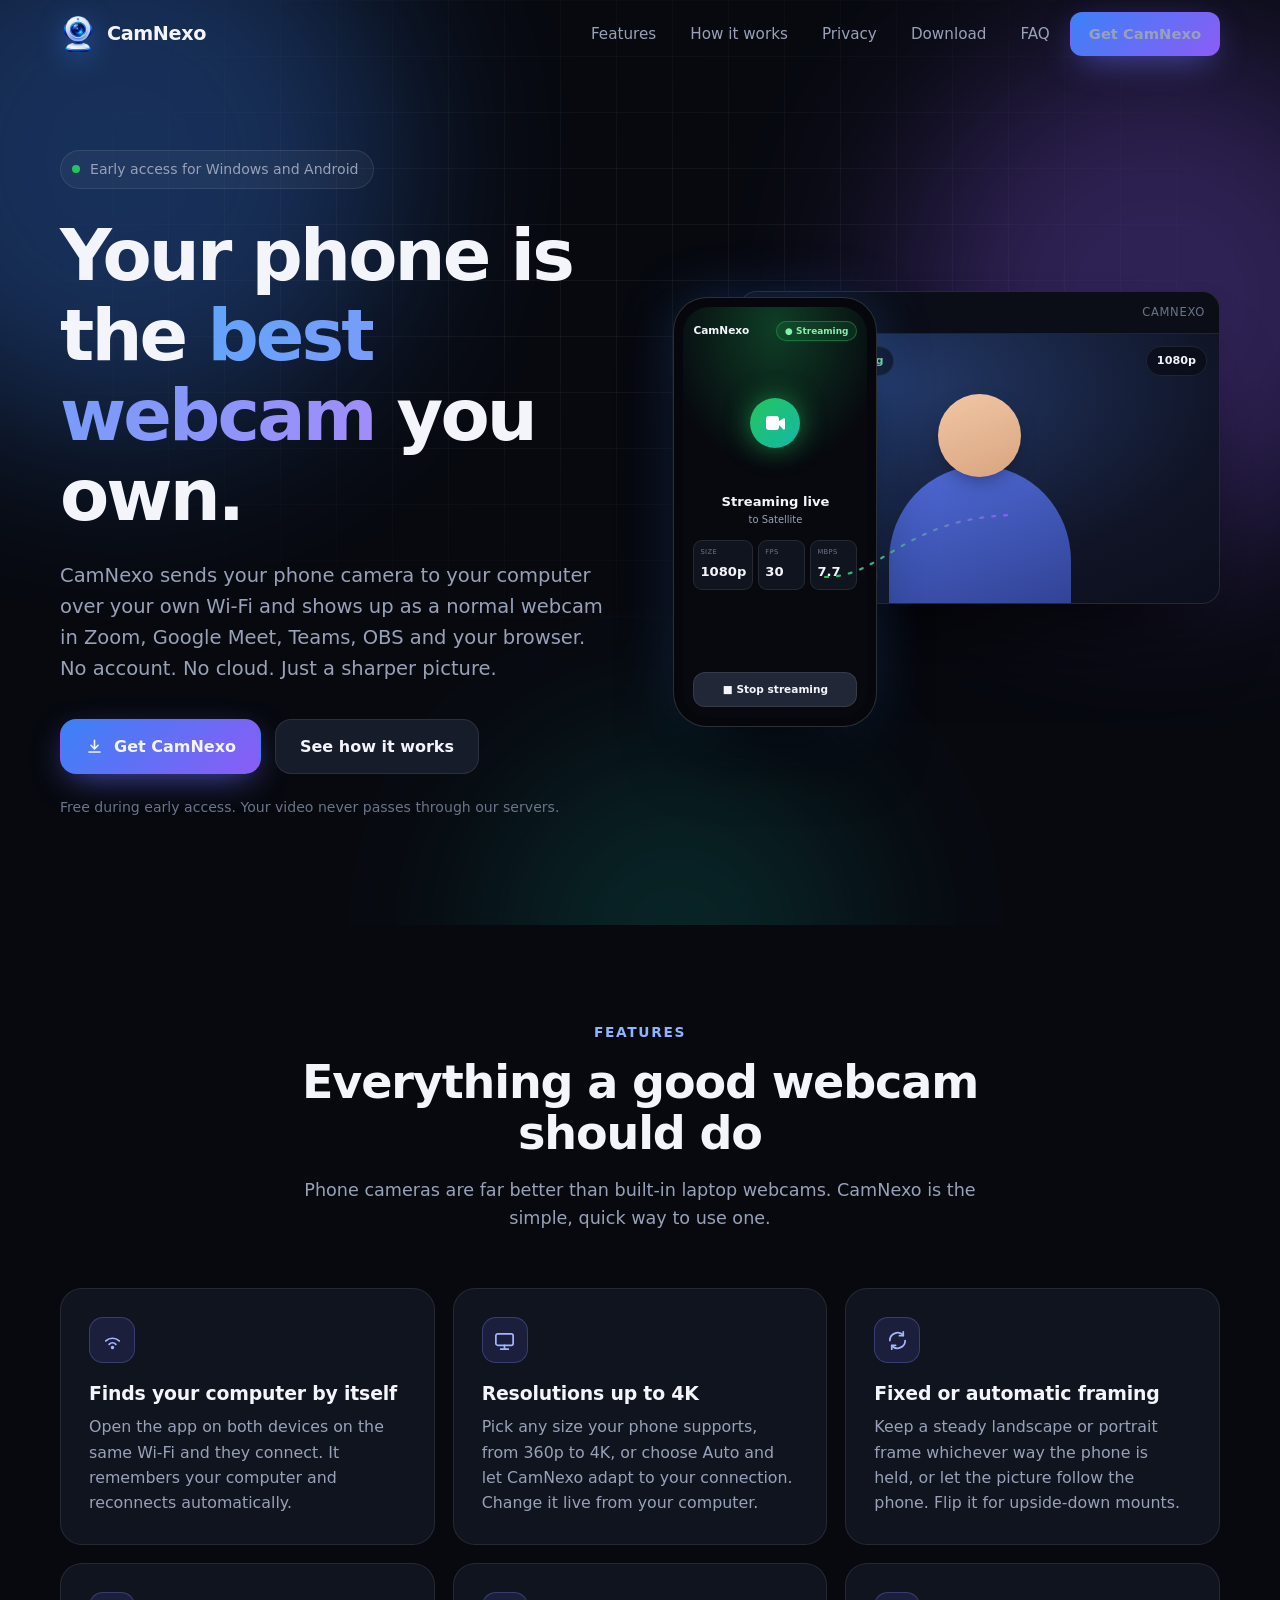
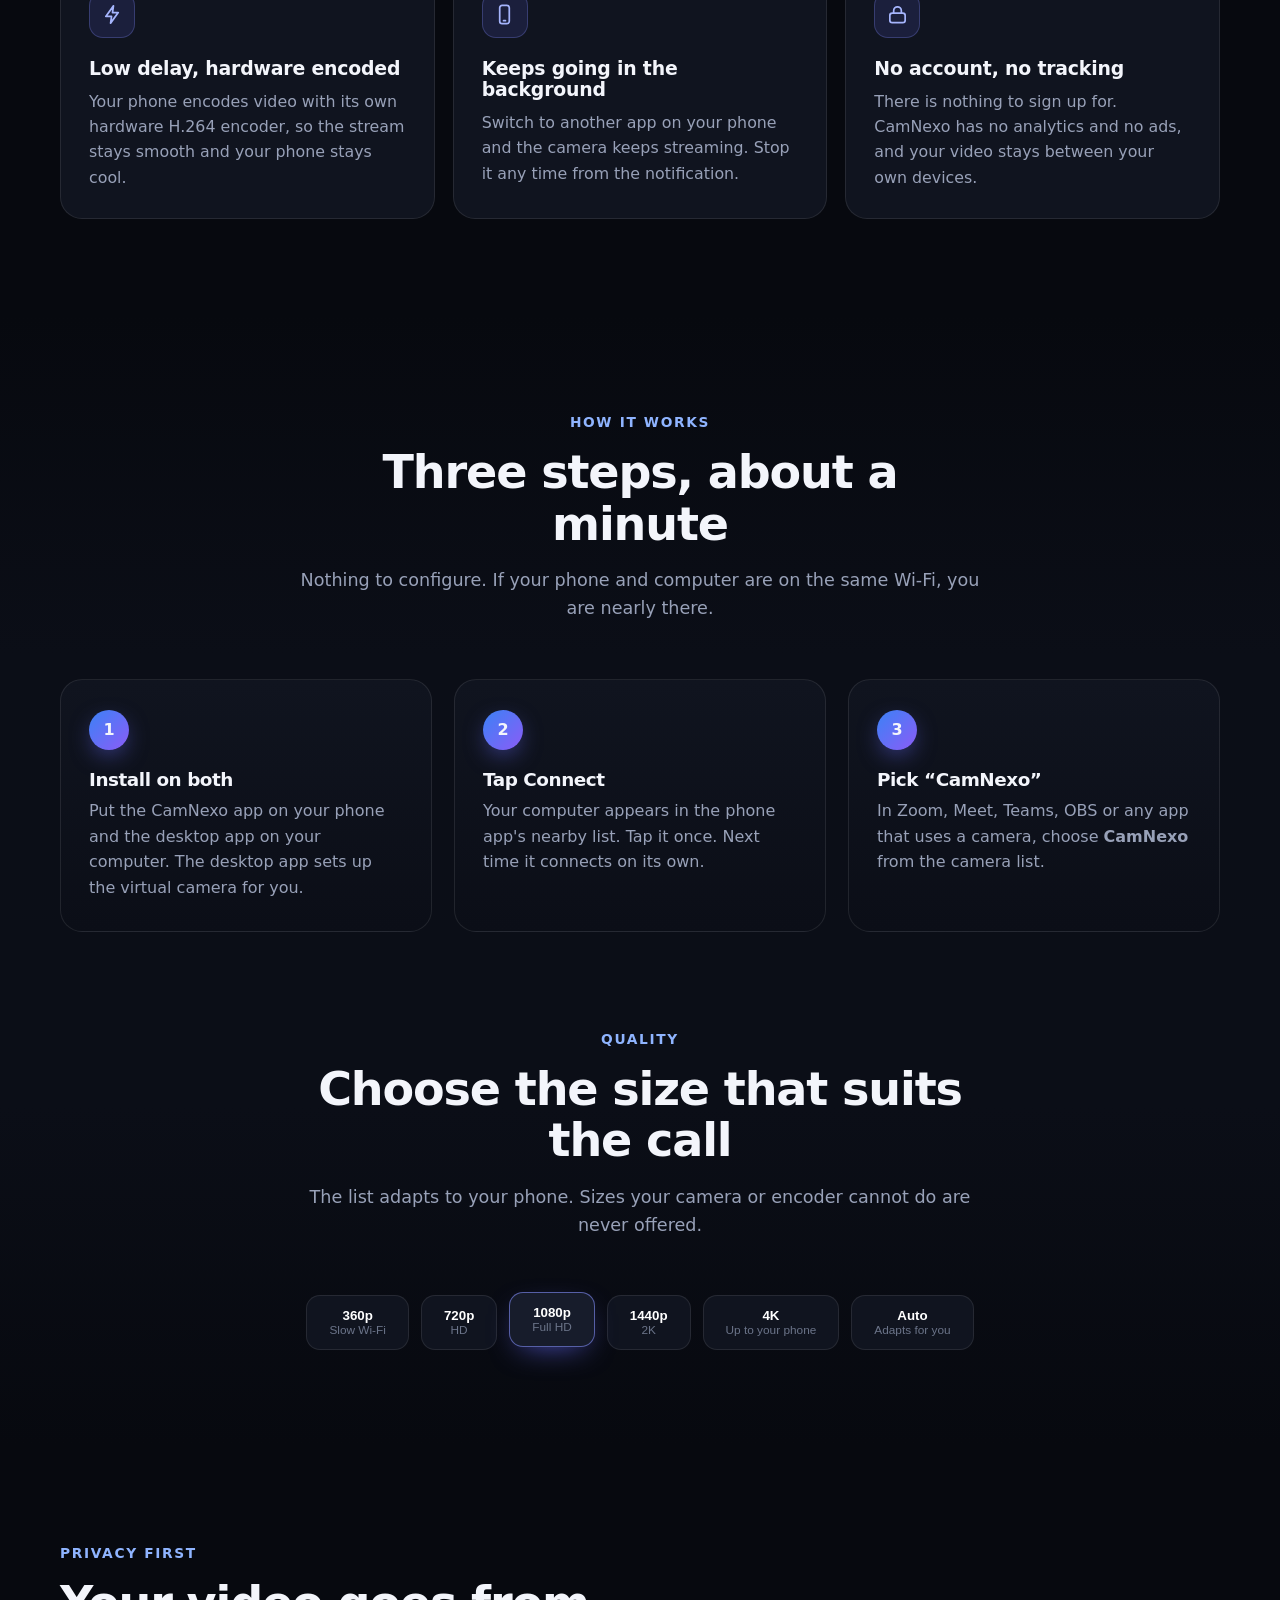
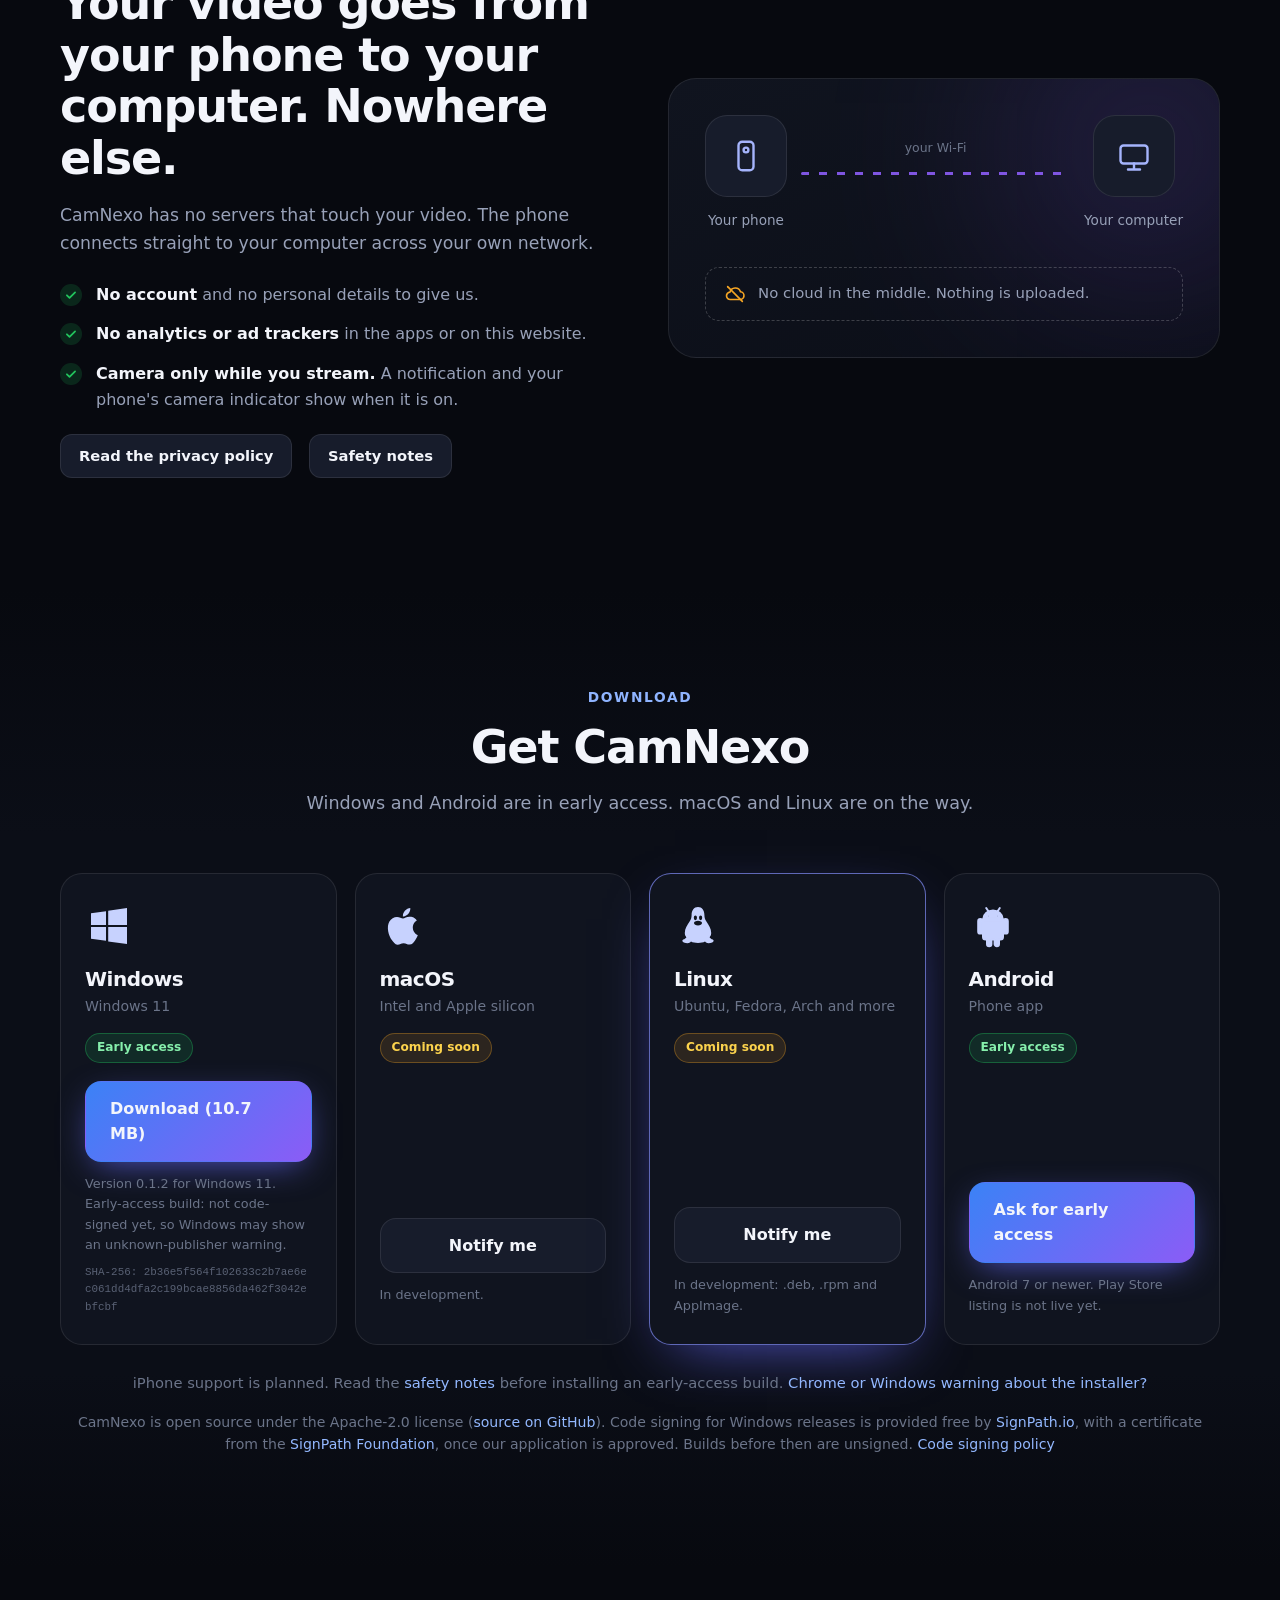
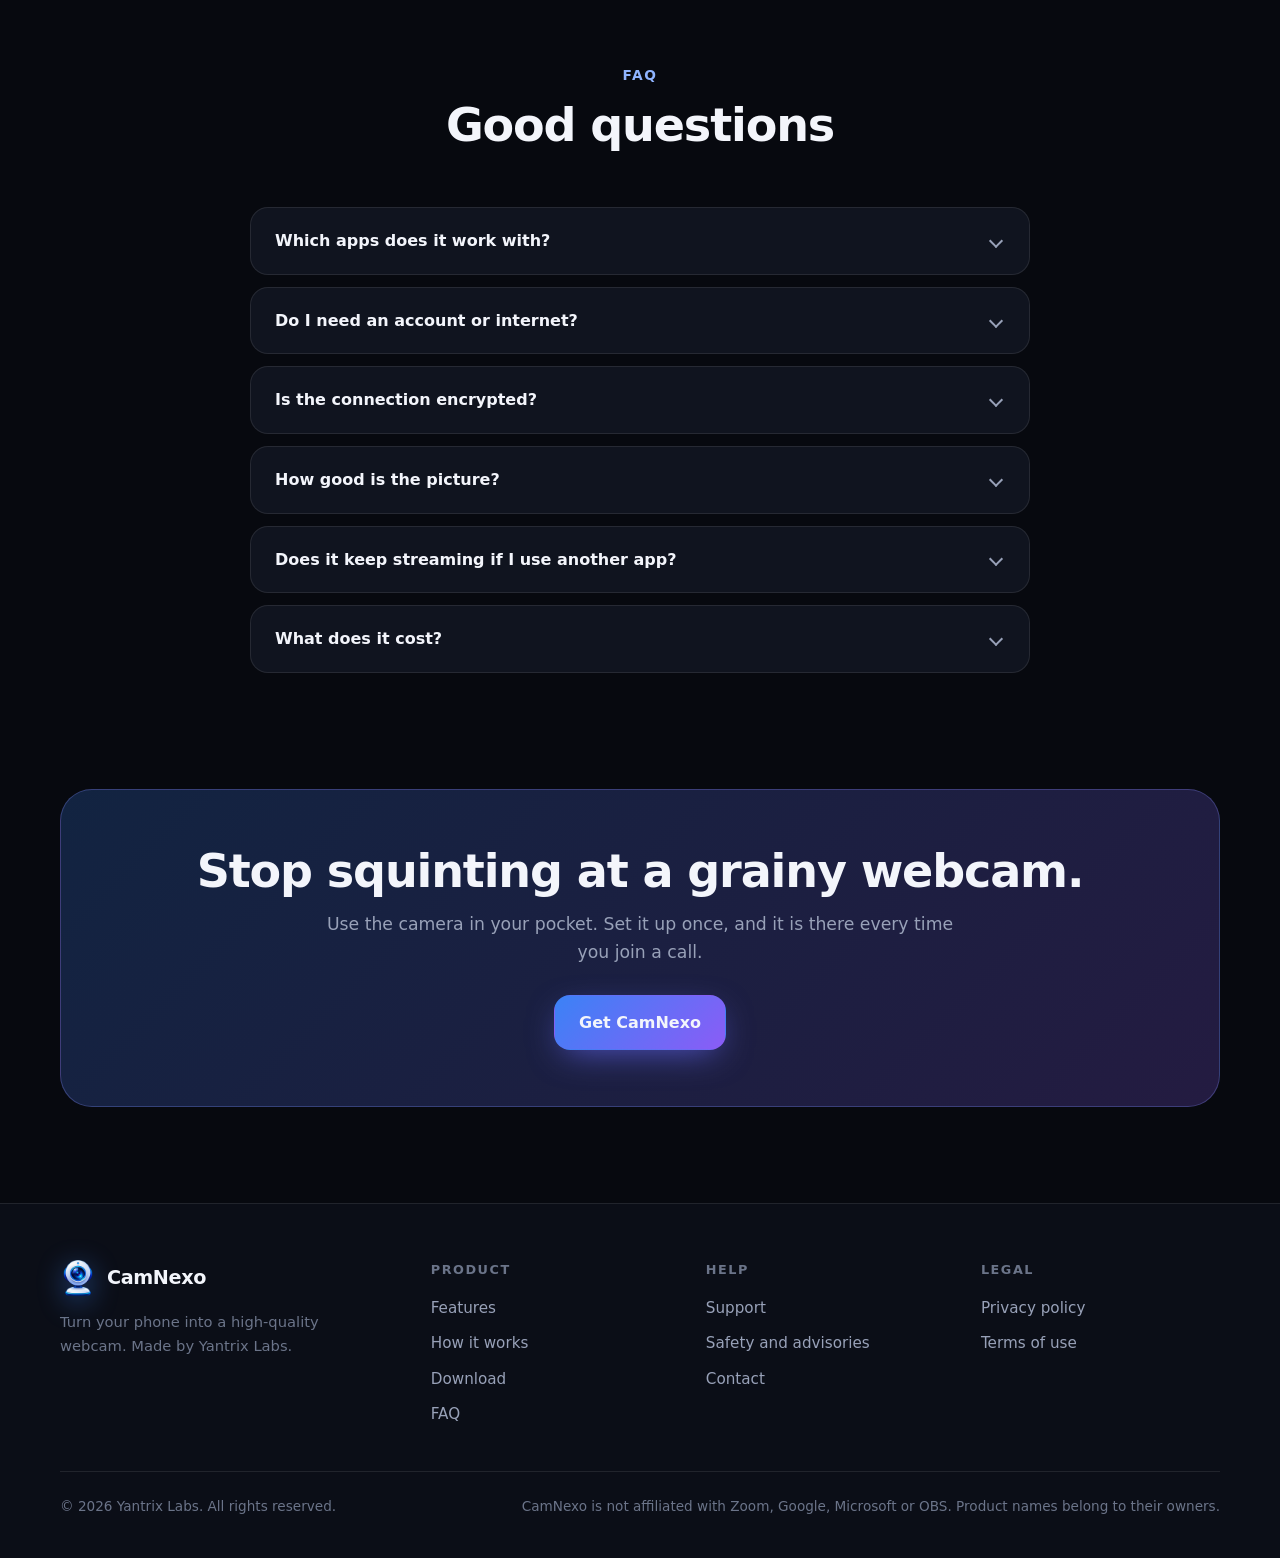
==== commit 5b7c0e49: "Mention open source and SignPath code signing on the download page Co-Authored-By: Claude Sonnet 5.5" ====
--- a/index.html
+++ b/index.html
@@ -190,6 +190,7 @@
       </div>
     </div>
     <p class="rv" style="text-align:center;color:var(--faint);font-size:.92rem;margin-top:26px">iPhone support is planned. Read the <a href="safety.html" style="color:#93b8ff">safety notes</a> before installing an early-access build. <a href="support.html#warning" style="color:#93b8ff">Chrome or Windows warning about the installer?</a></p>
+    <p class="rv" style="text-align:center;color:var(--faint);font-size:.88rem;margin-top:10px">CamNexo is open source under the Apache-2.0 license (<a href="https://github.com/yantrixlab/CamNexo" style="color:#93b8ff">source on GitHub</a>). Code signing for Windows releases is provided free by <a href="https://about.signpath.io/" style="color:#93b8ff">SignPath.io</a>, with a certificate from the <a href="https://signpath.org/" style="color:#93b8ff">SignPath Foundation</a>, once our application is approved. Builds before then are unsigned. <a href="https://github.com/yantrixlab/CamNexo/blob/main/CODE_SIGNING_POLICY.md" style="color:#93b8ff">Code signing policy</a></p>
   </div>
 </section>
 
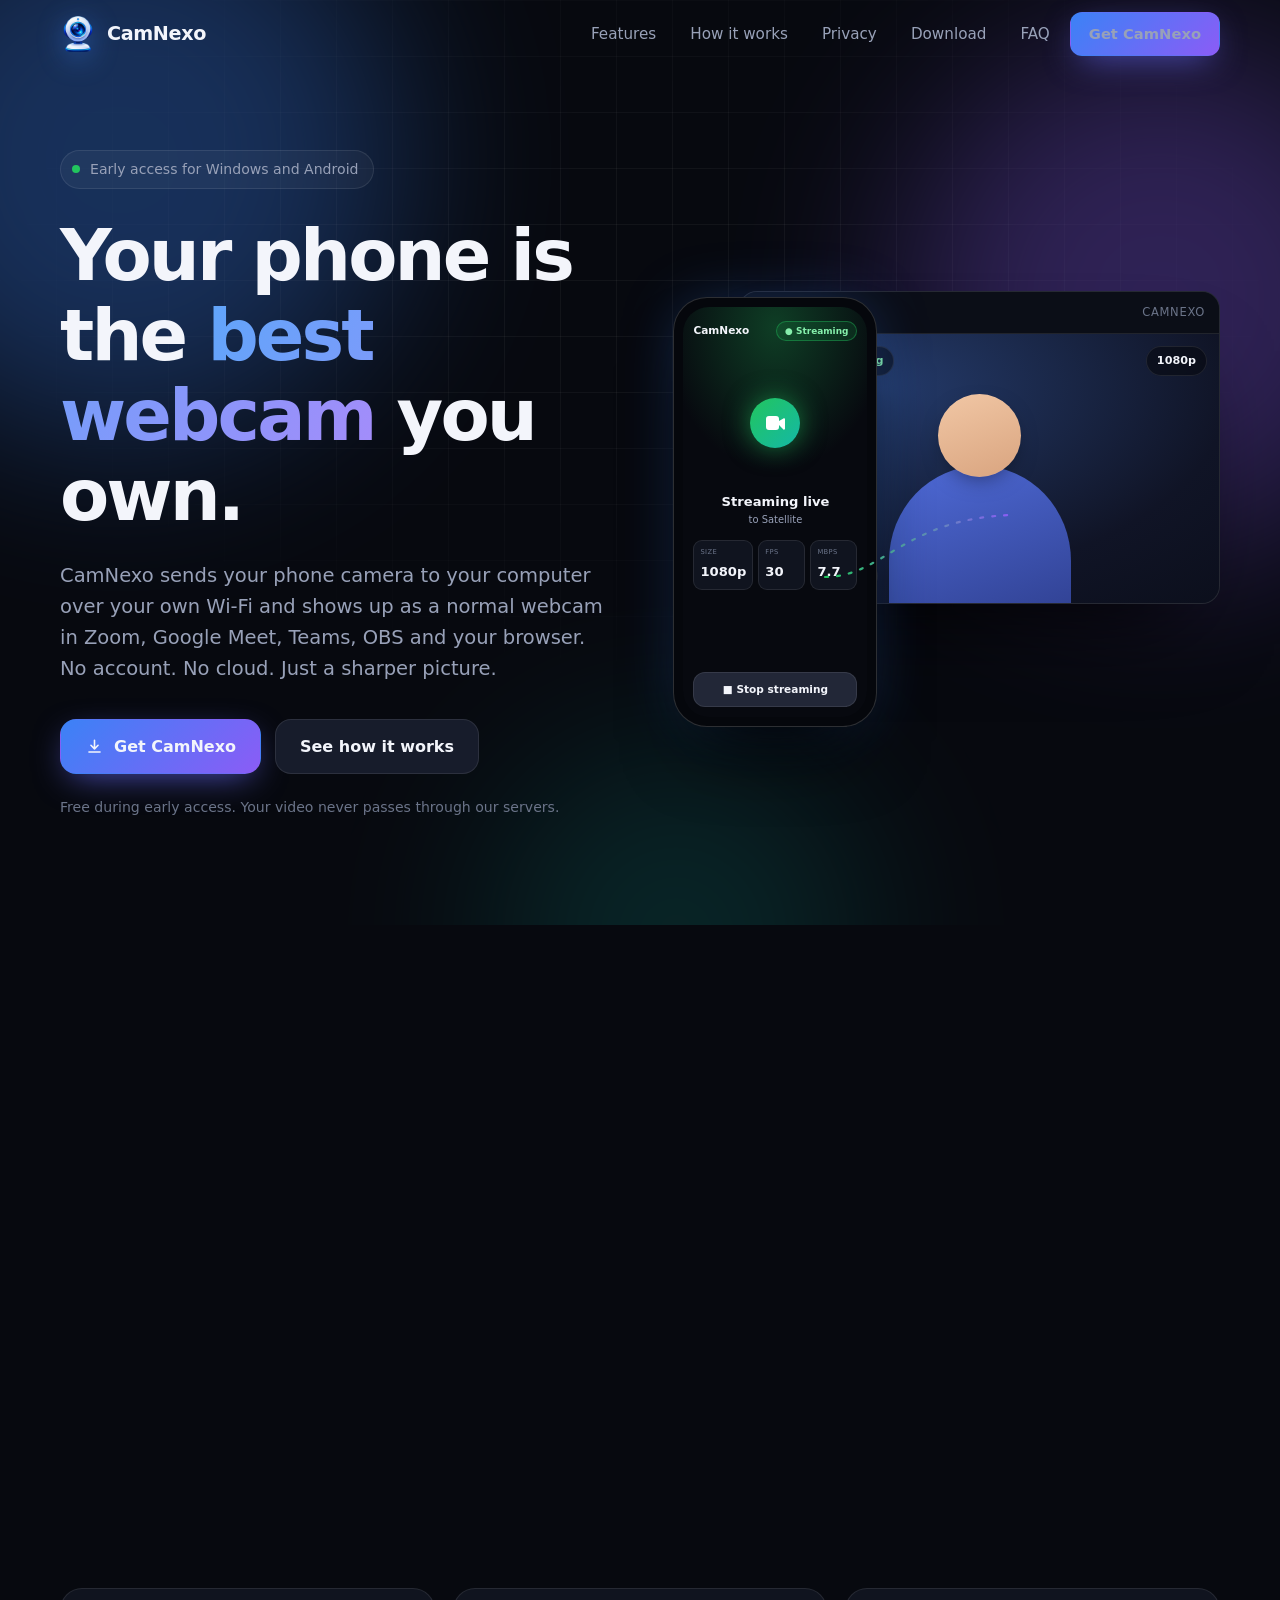
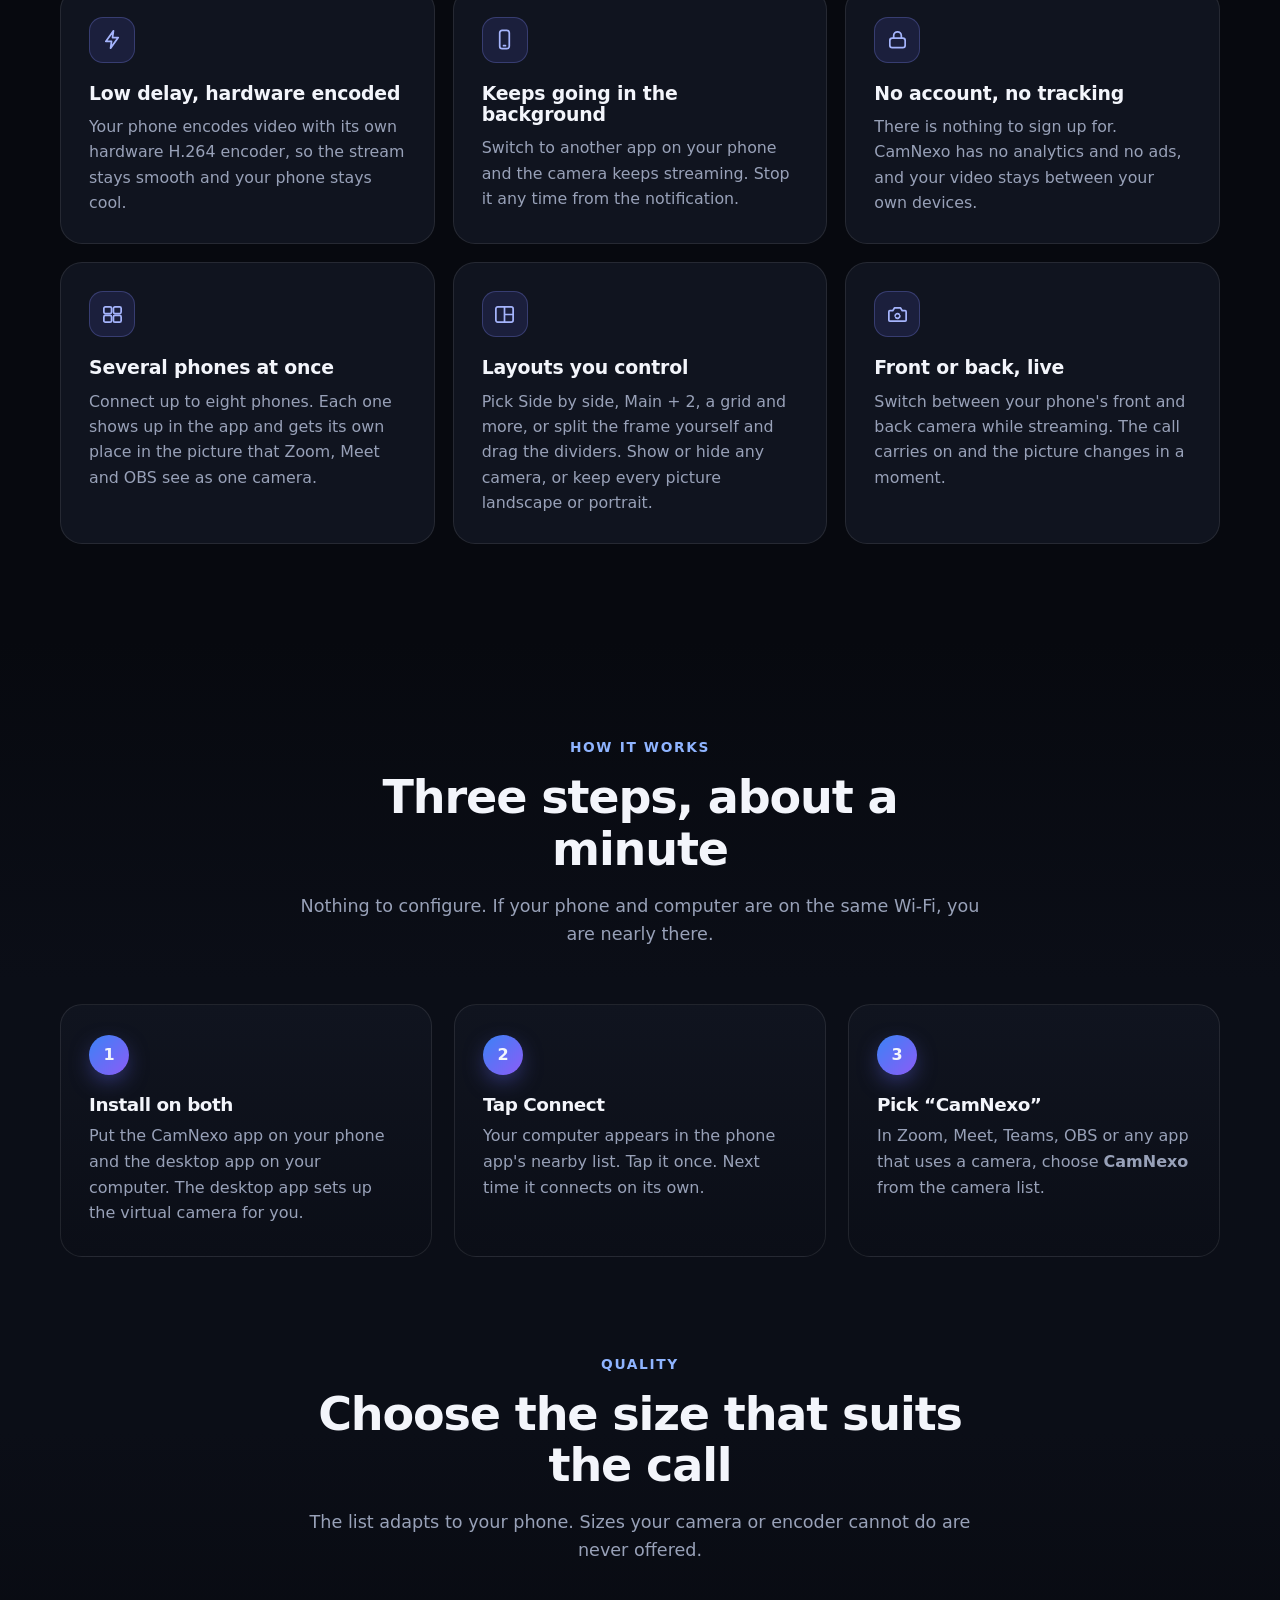
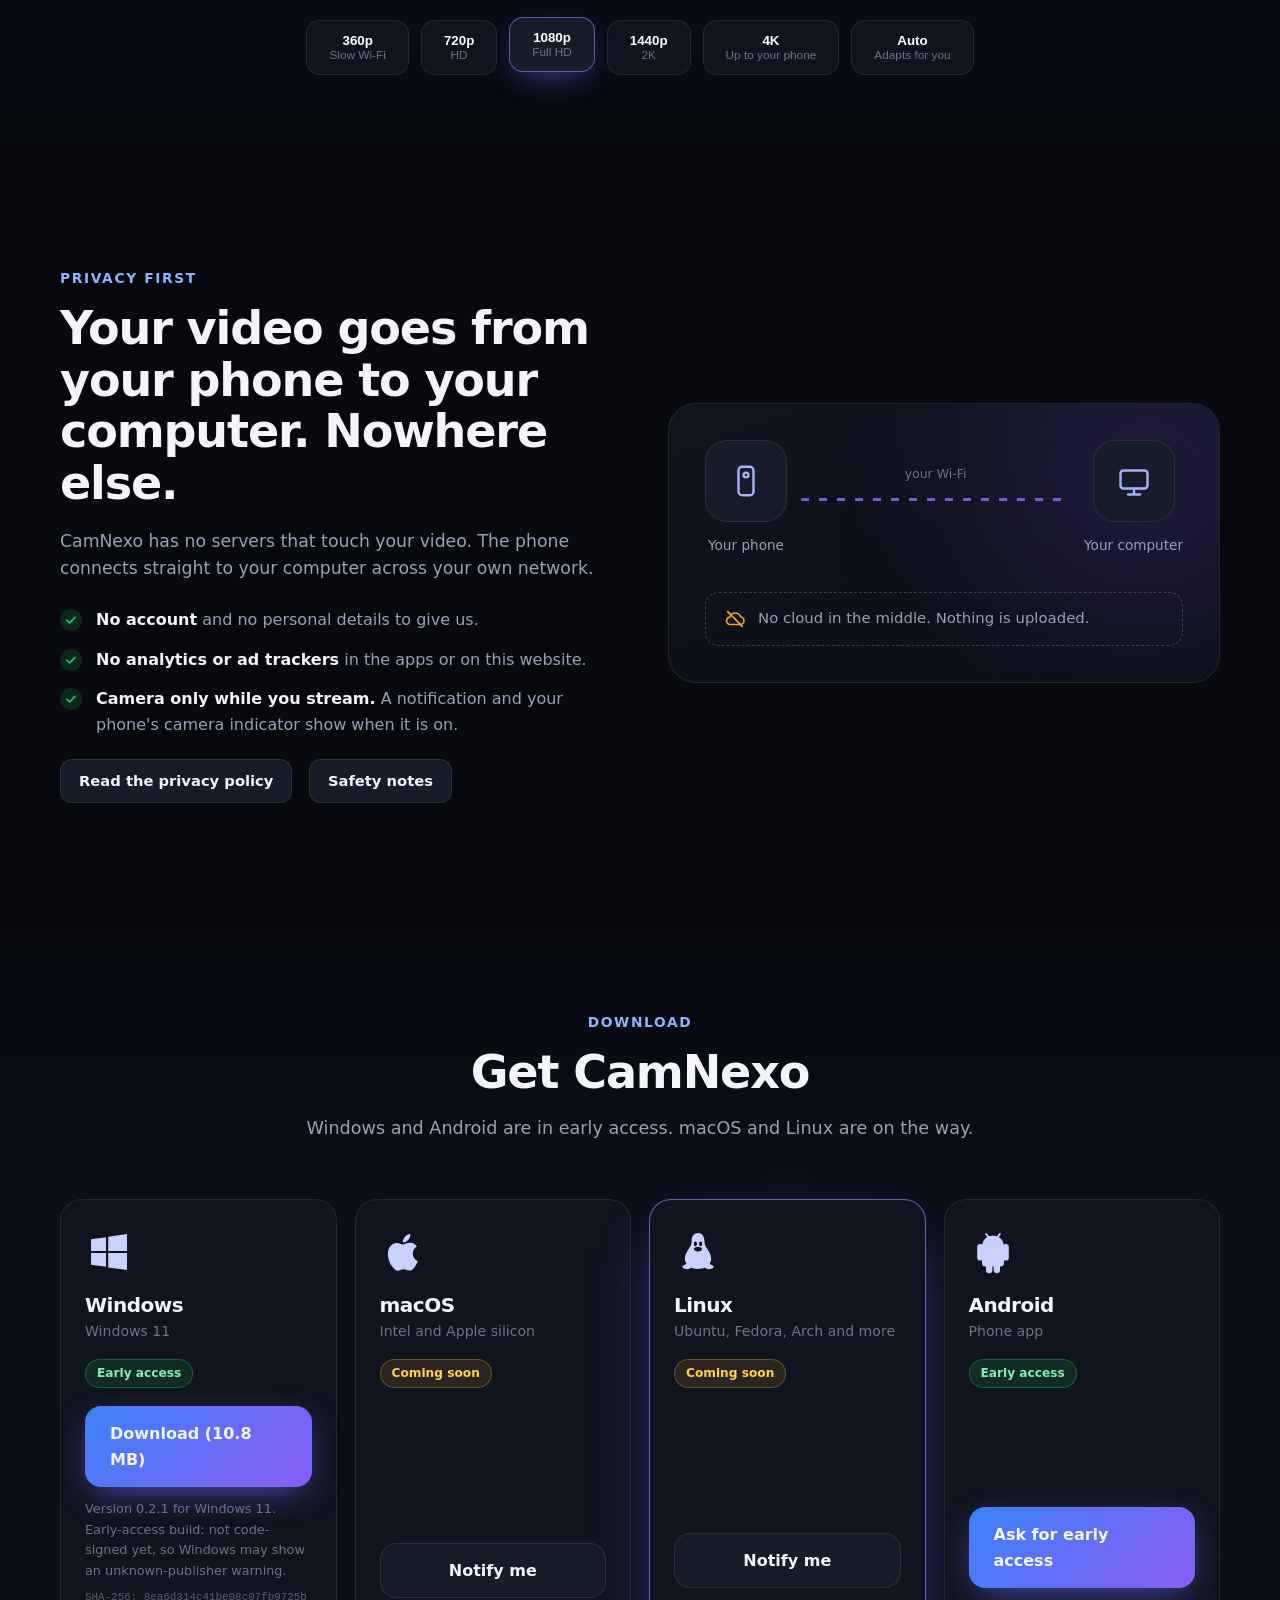
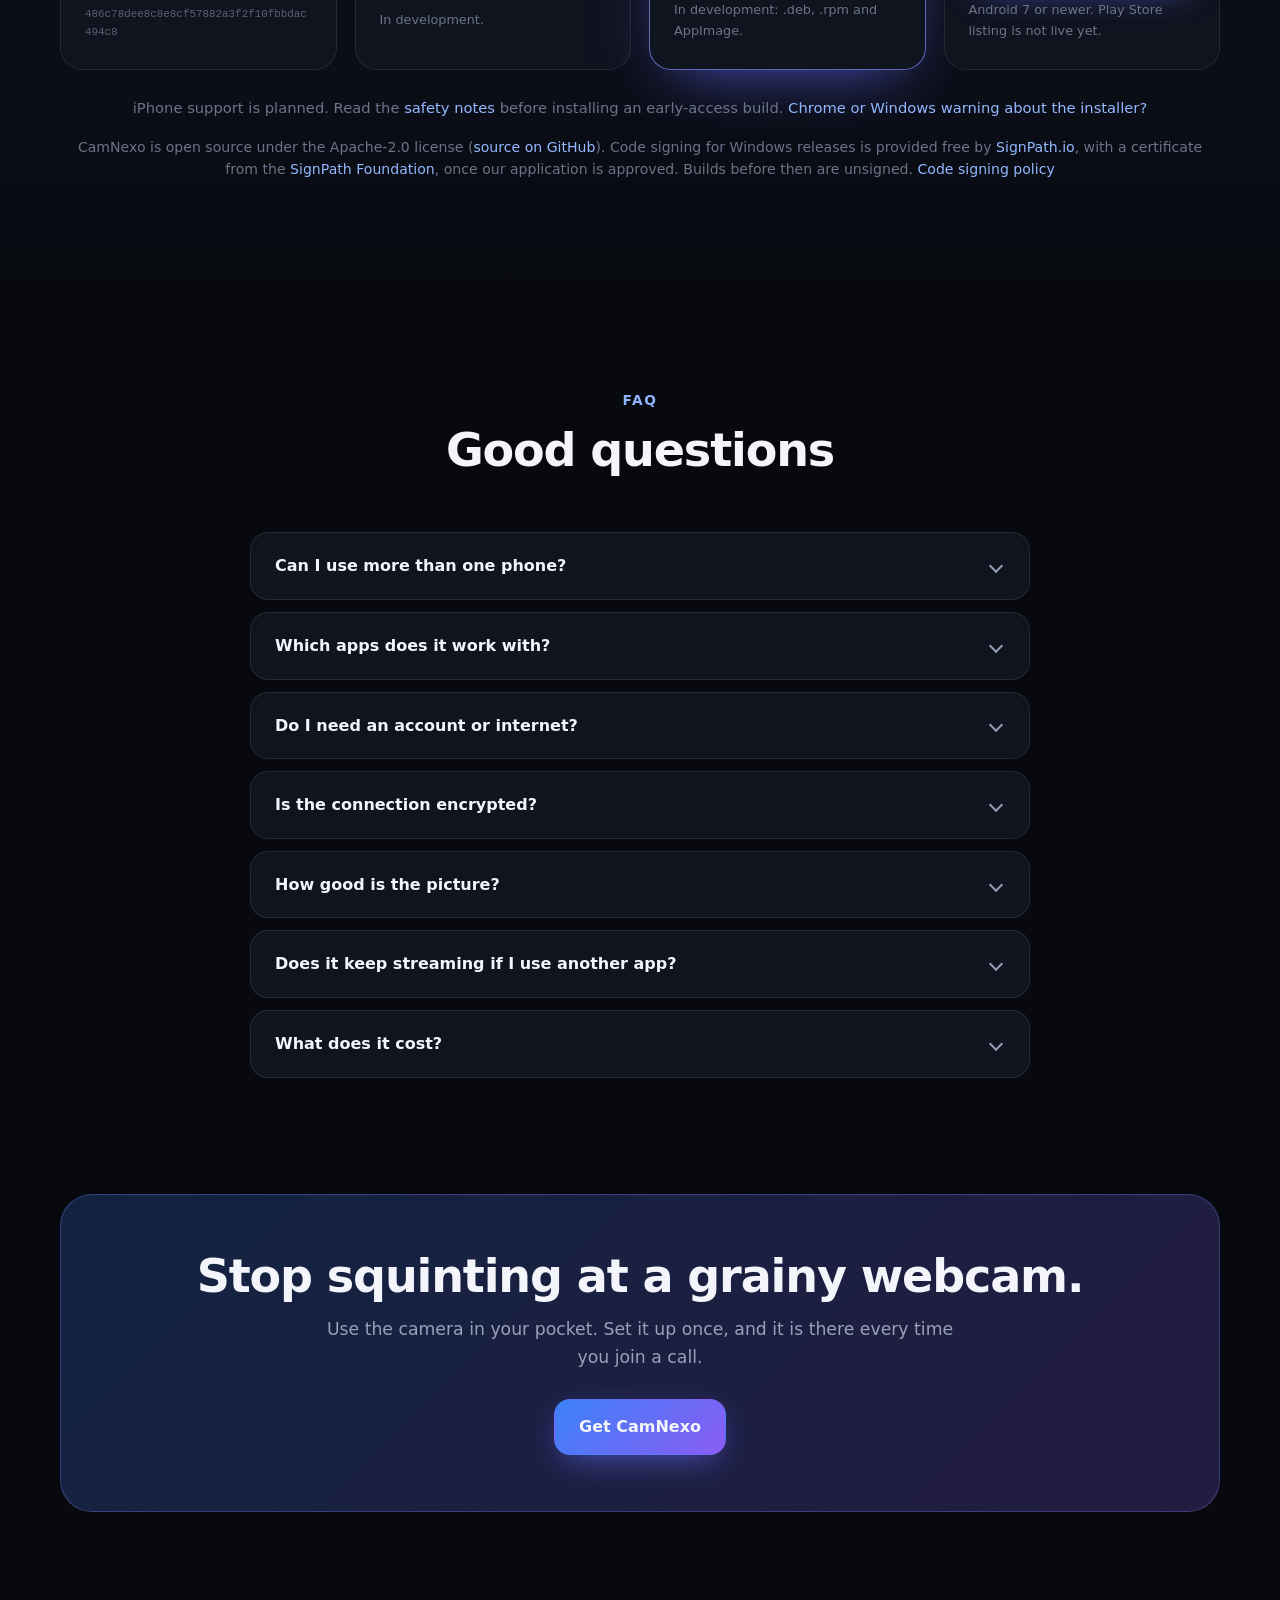
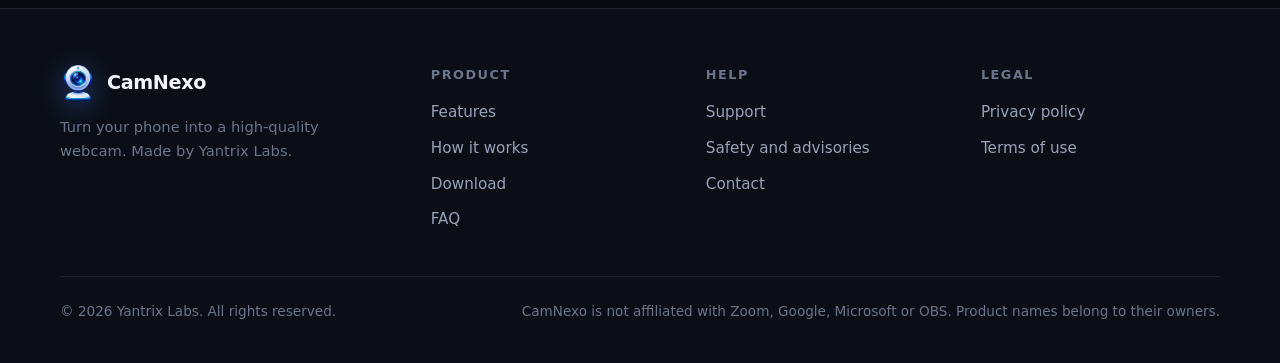
==== commit 7a96c0b6: "Ship installer 0.2.1 and describe multi-camera layouts Installer 0.2.1 (several phones, layouts, man" ====
--- a/index.html
+++ b/index.html
@@ -96,10 +96,13 @@
     <div class="cards">
       <article class="card rv"><div class="ico"><svg viewBox="0 0 24 24"><path d="M5 12.5a10 10 0 0 1 14 0M8.5 16a5 5 0 0 1 7 0"/><circle cx="12" cy="19.2" r=".9" fill="#a5b4fc"/></svg></div><h3>Finds your computer by itself</h3><p>Open the app on both devices on the same Wi-Fi and they connect. It remembers your computer and reconnects automatically.</p></article>
       <article class="card rv" style="--d:70ms"><div class="ico"><svg viewBox="0 0 24 24"><rect x="3" y="5" width="18" height="12" rx="2"/><path d="M8 21h8M12 17v4"/></svg></div><h3>Resolutions up to 4K</h3><p>Pick any size your phone supports, from 360p to 4K, or choose Auto and let CamNexo adapt to your connection. Change it live from your computer.</p></article>
-      <article class="card rv" style="--d:140ms"><div class="ico"><svg viewBox="0 0 24 24"><path d="M4 12a8 8 0 0 1 14-5.3M20 12a8 8 0 0 1-14 5.3"/><path d="M18 3v4h-4M6 21v-4h4"/></svg></div><h3>Fixed or automatic framing</h3><p>Keep a steady landscape or portrait frame whichever way the phone is held, or let the picture follow the phone. Flip it for upside-down mounts.</p></article>
+      <article class="card rv" style="--d:140ms"><div class="ico"><svg viewBox="0 0 24 24"><path d="M4 12a8 8 0 0 1 14-5.3M20 12a8 8 0 0 1-14 5.3"/><path d="M18 3v4h-4M6 21v-4h4"/></svg></div><h3>Fixed or automatic framing</h3><p>Keep every picture a steady landscape or portrait frame whichever way the phone is held, or let it follow its cell. Flip any camera for upside-down mounts.</p></article>
       <article class="card rv"><div class="ico"><svg viewBox="0 0 24 24"><path d="M13 3L5 14h6l-1 7 8-11h-6z"/></svg></div><h3>Low delay, hardware encoded</h3><p>Your phone encodes video with its own hardware H.264 encoder, so the stream stays smooth and your phone stays cool.</p></article>
       <article class="card rv" style="--d:70ms"><div class="ico"><svg viewBox="0 0 24 24"><rect x="7" y="2.5" width="10" height="19" rx="2.5"/><path d="M11 18.5h2"/></svg></div><h3>Keeps going in the background</h3><p>Switch to another app on your phone and the camera keeps streaming. Stop it any time from the notification.</p></article>
       <article class="card rv" style="--d:140ms"><div class="ico"><svg viewBox="0 0 24 24"><rect x="4" y="10.5" width="16" height="10" rx="2.5"/><path d="M8 10.5V8a4 4 0 0 1 8 0v2.5"/></svg></div><h3>No account, no tracking</h3><p>There is nothing to sign up for. CamNexo has no analytics and no ads, and your video stays between your own devices.</p></article>
+      <article class="card rv"><div class="ico"><svg viewBox="0 0 24 24"><rect x="3" y="4" width="8" height="7" rx="1.5"/><rect x="13" y="4" width="8" height="7" rx="1.5"/><rect x="3" y="13" width="8" height="7" rx="1.5"/><rect x="13" y="13" width="8" height="7" rx="1.5"/></svg></div><h3>Several phones at once</h3><p>Connect up to eight phones. Each one shows up in the app and gets its own place in the picture that Zoom, Meet and OBS see as one camera.</p></article>
+      <article class="card rv" style="--d:70ms"><div class="ico"><svg viewBox="0 0 24 24"><rect x="3" y="4" width="18" height="16" rx="2"/><path d="M12 4v16M12 12h9"/></svg></div><h3>Layouts you control</h3><p>Pick Side by side, Main + 2, a grid and more, or split the frame yourself and drag the dividers. Show or hide any camera, or keep every picture landscape or portrait.</p></article>
+      <article class="card rv" style="--d:140ms"><div class="ico"><svg viewBox="0 0 24 24"><path d="M4 8h3l2-3h6l2 3h3a1 1 0 0 1 1 1v9a1 1 0 0 1-1 1H4a1 1 0 0 1-1-1V9a1 1 0 0 1 1-1z"/><path d="M9.5 13.5a2.5 2.5 0 0 1 4.3-1.7M14.5 13.5a2.5 2.5 0 0 1-4.3 1.7"/></svg></div><h3>Front or back, live</h3><p>Switch between your phone's front and back camera while streaming. The call carries on and the picture changes in a moment.</p></article>
     </div>
   </div>
 </section>
@@ -199,6 +202,7 @@
   <div class="wrap">
     <div class="sec-head rv"><div class="kicker">FAQ</div><h2>Good questions</h2></div>
     <div class="faq">
+      <details class="rv"><summary>Can I use more than one phone?</summary><div class="ans"><p>Yes, up to eight at once. Open CamNexo on each phone and connect it to the same computer. Choose a layout in the desktop app, or split the frame yourself, and apps see one camera called CamNexo showing the combined picture. You can hide any phone without disconnecting it.</p></div></details>
       <details class="rv"><summary>Which apps does it work with?</summary><div class="ans"><p>CamNexo appears as a standard camera called “CamNexo”, so it works with apps that accept a normal webcam: Zoom, Google Meet, Microsoft Teams, OBS, Discord and browsers. On Windows 11 the Camera app shows it too.</p></div></details>
       <details class="rv"><summary>Do I need an account or internet?</summary><div class="ans"><p>No account. Your phone and computer only need to be on the same local network. They do not need internet access to talk to each other, although your video call app will.</p></div></details>
       <details class="rv"><summary>Is the connection encrypted?</summary><div class="ans"><p>Not yet. Today the video travels unencrypted across your local network, so use CamNexo on a network you trust, such as your home or office Wi-Fi, and not on public Wi-Fi. Pairing and encryption are the next security work on our list. See the <a href="safety.html" style="color:#93b8ff">safety notes</a>.</p></div></details>
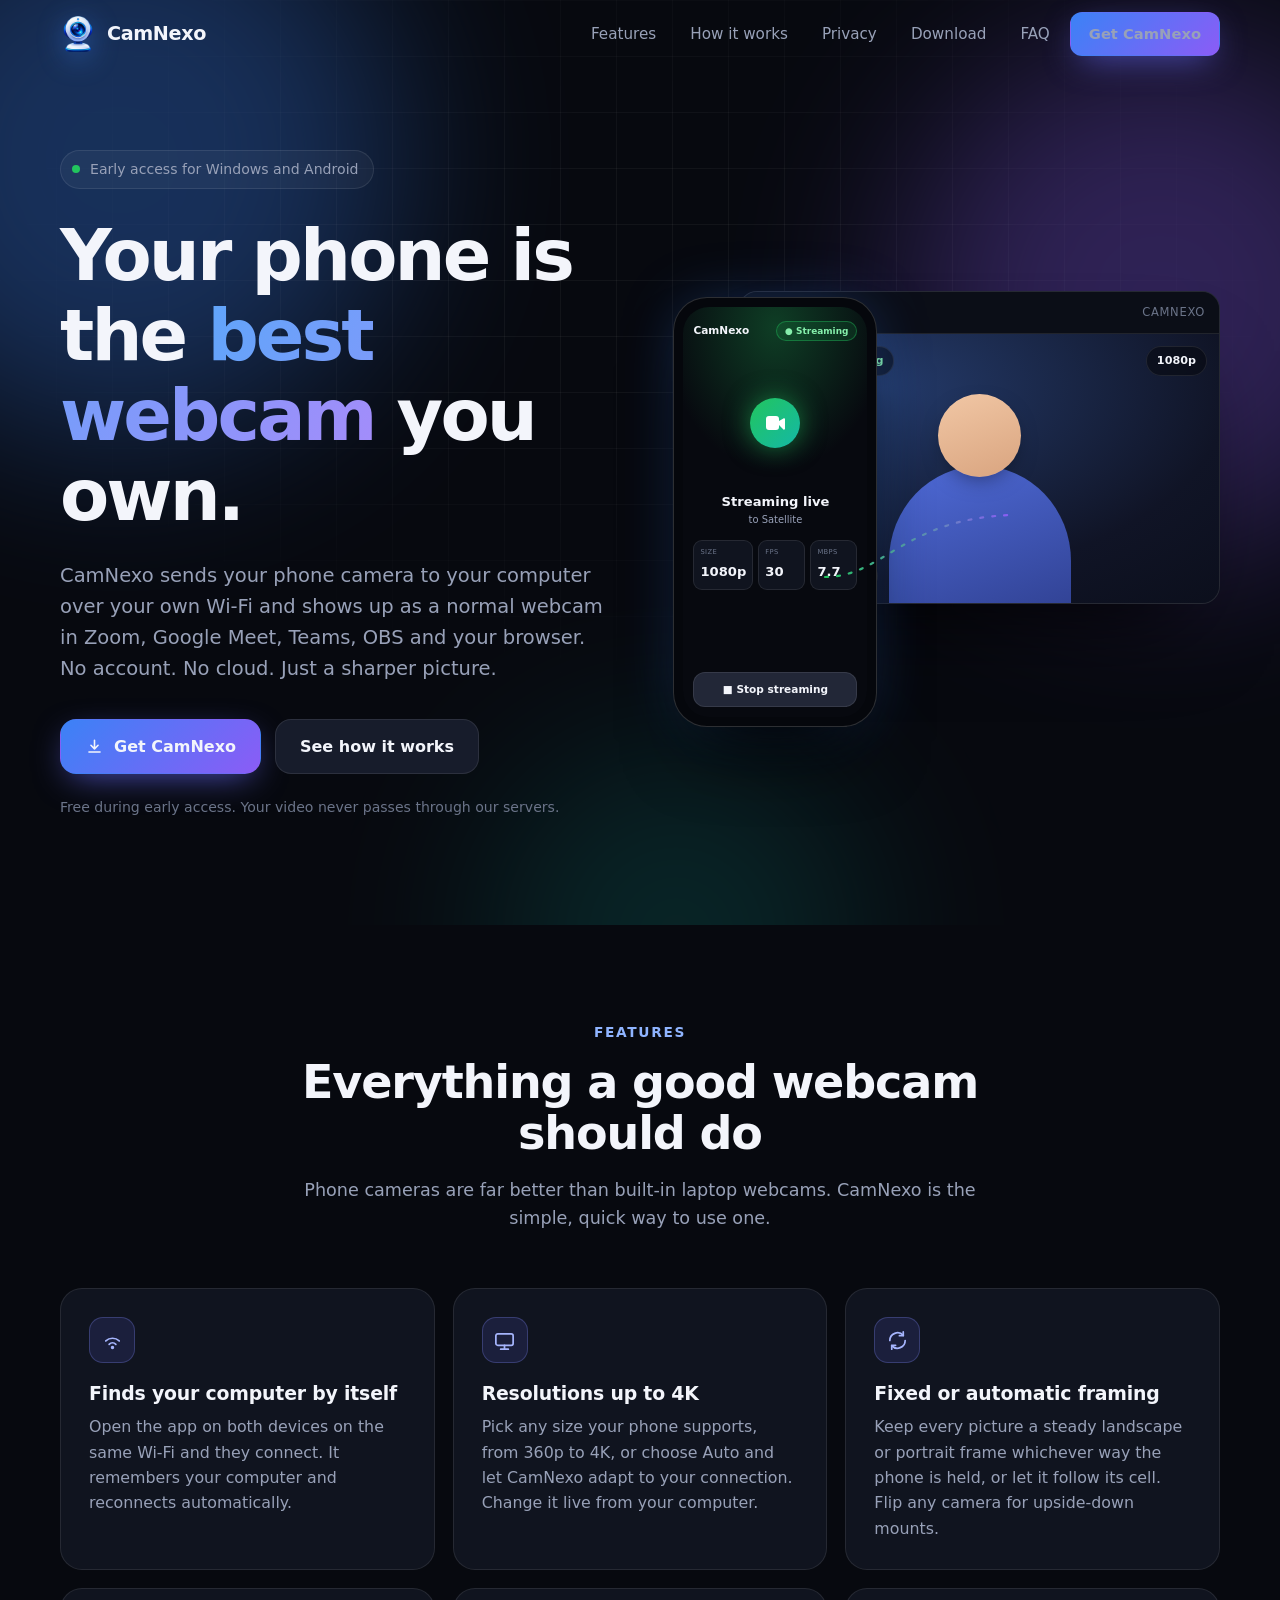
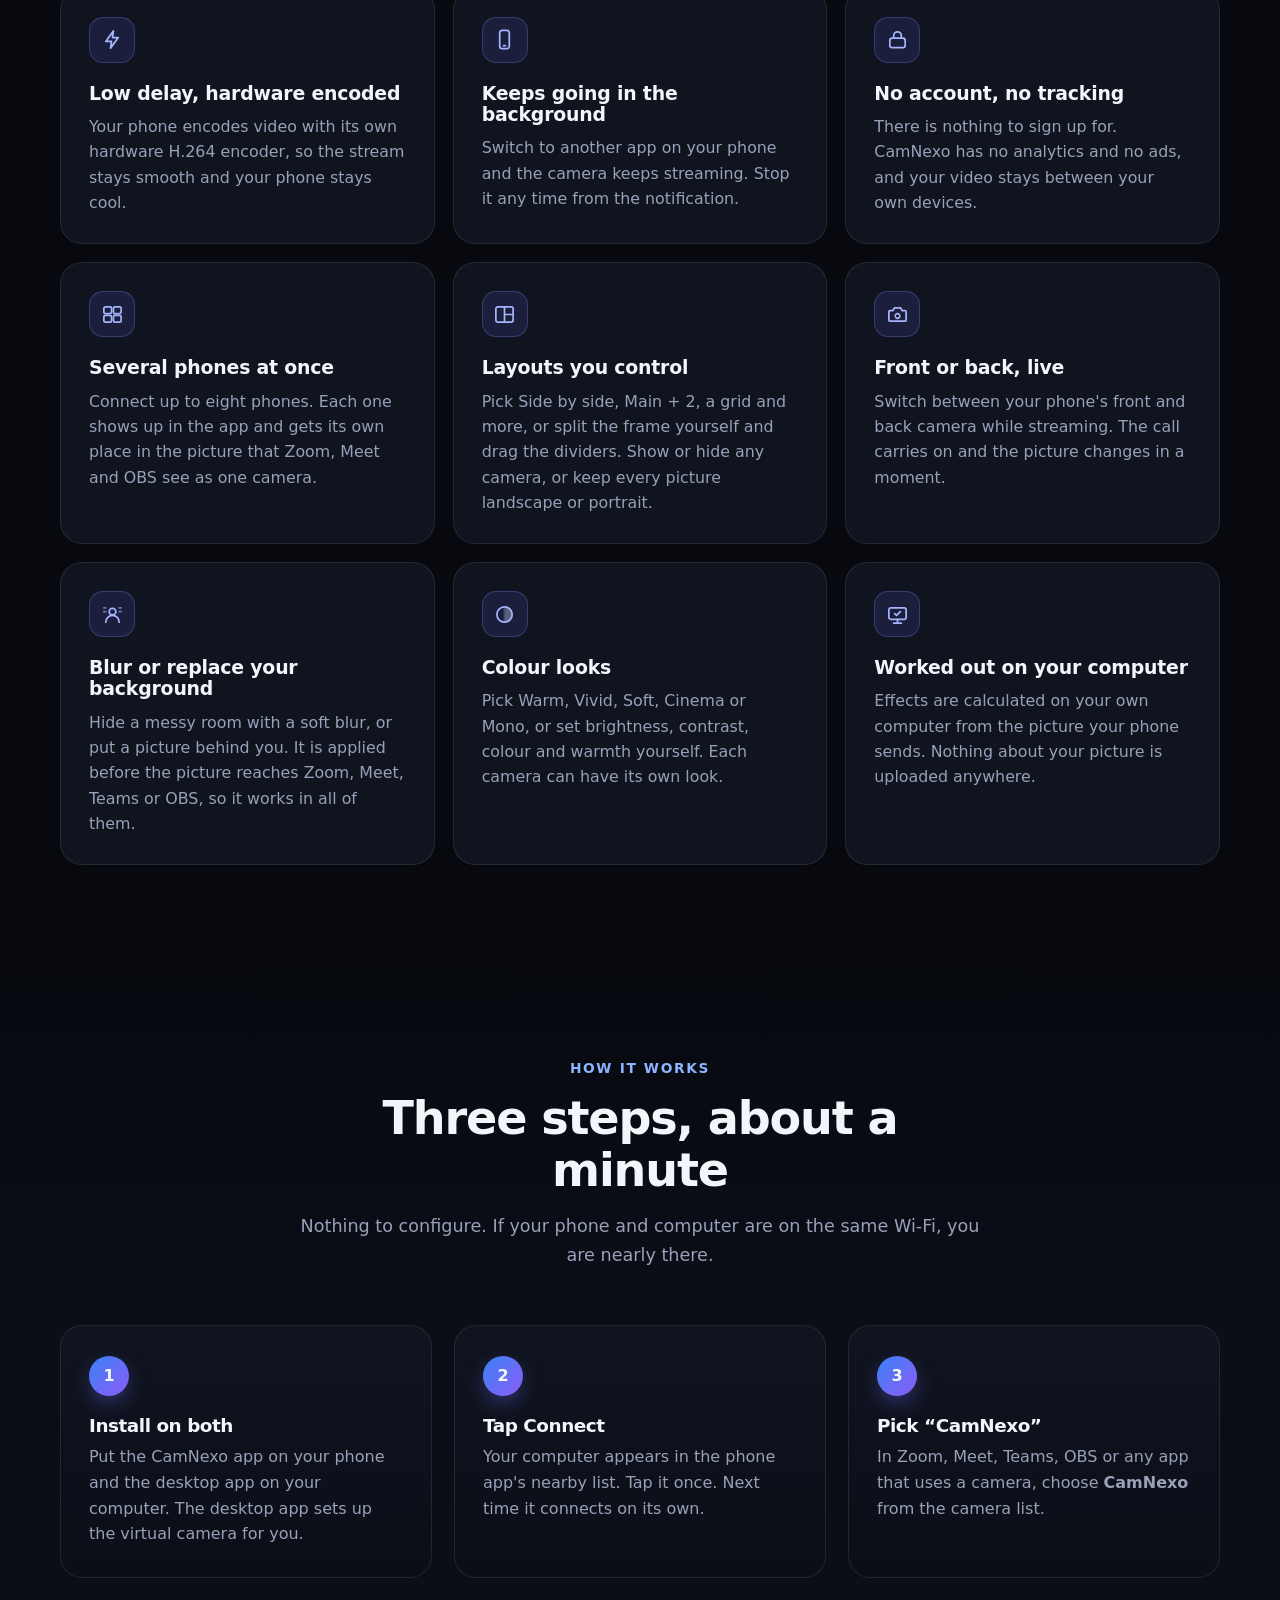
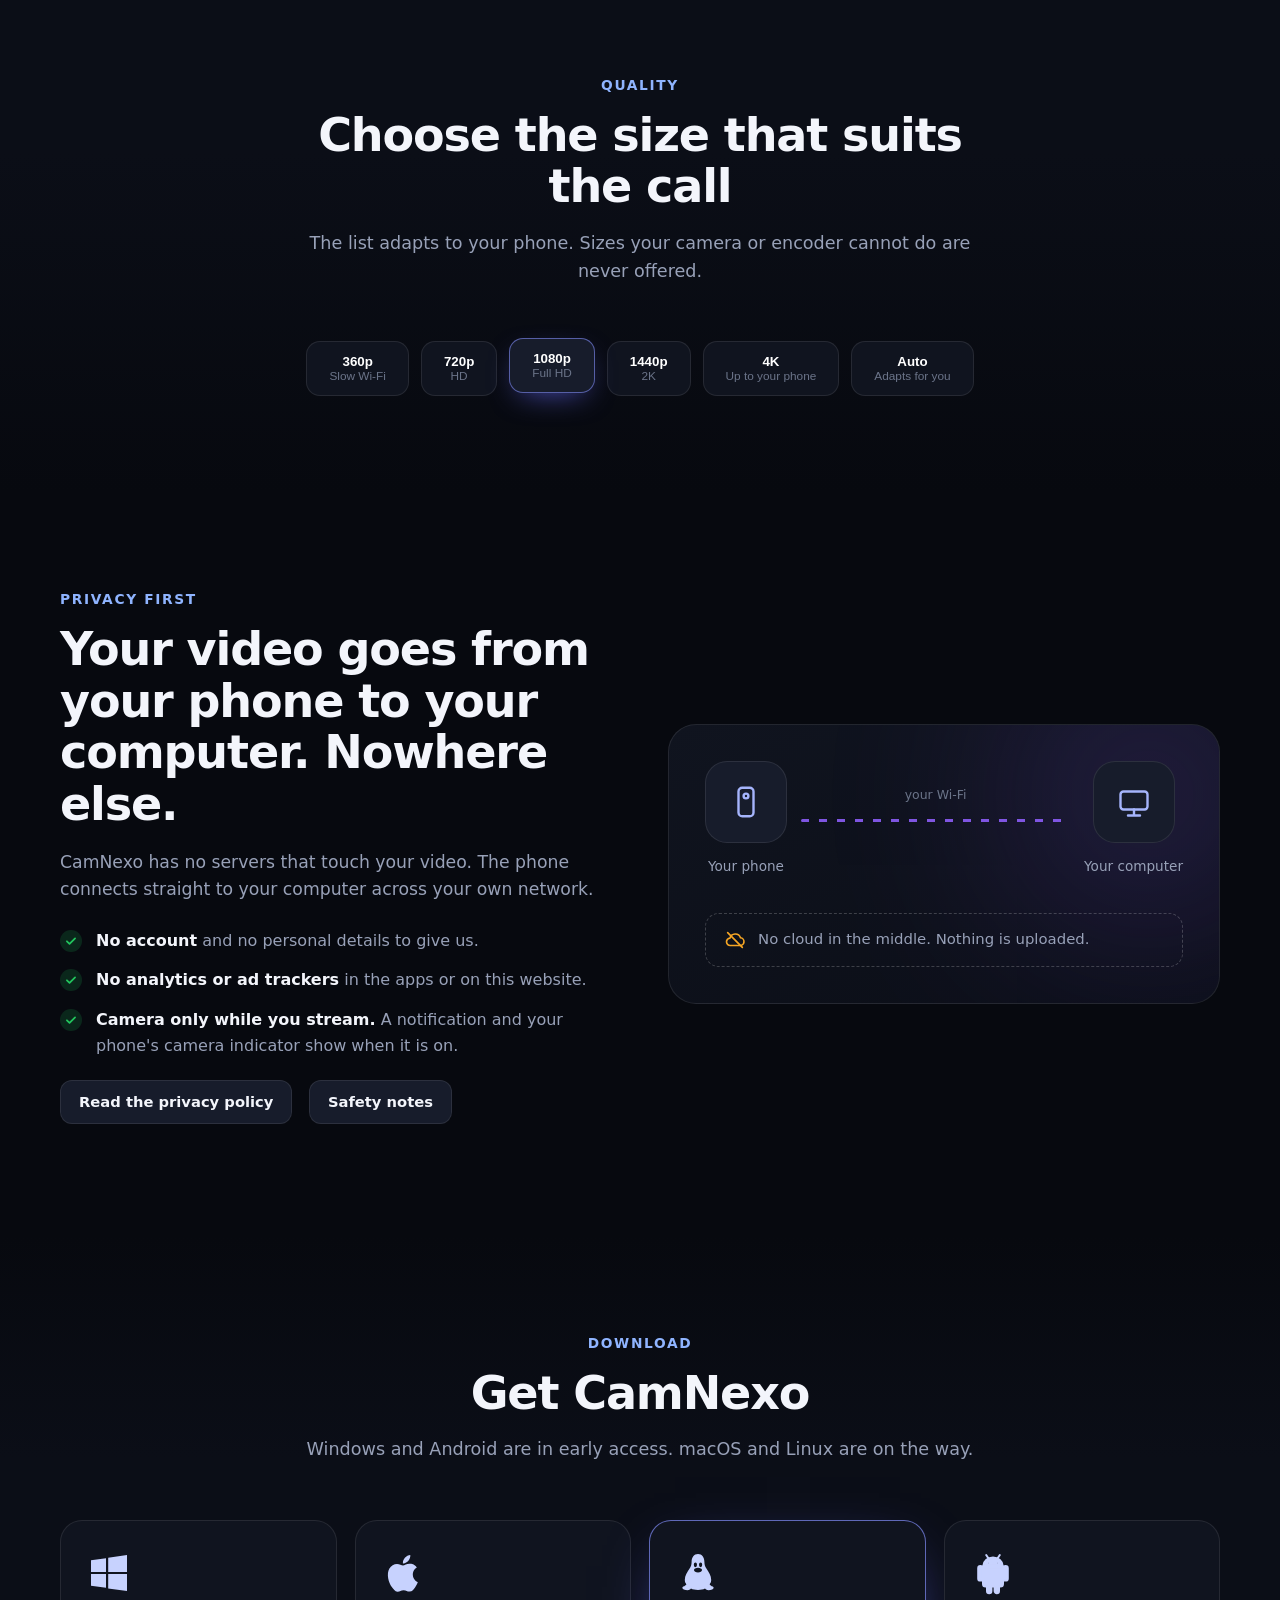
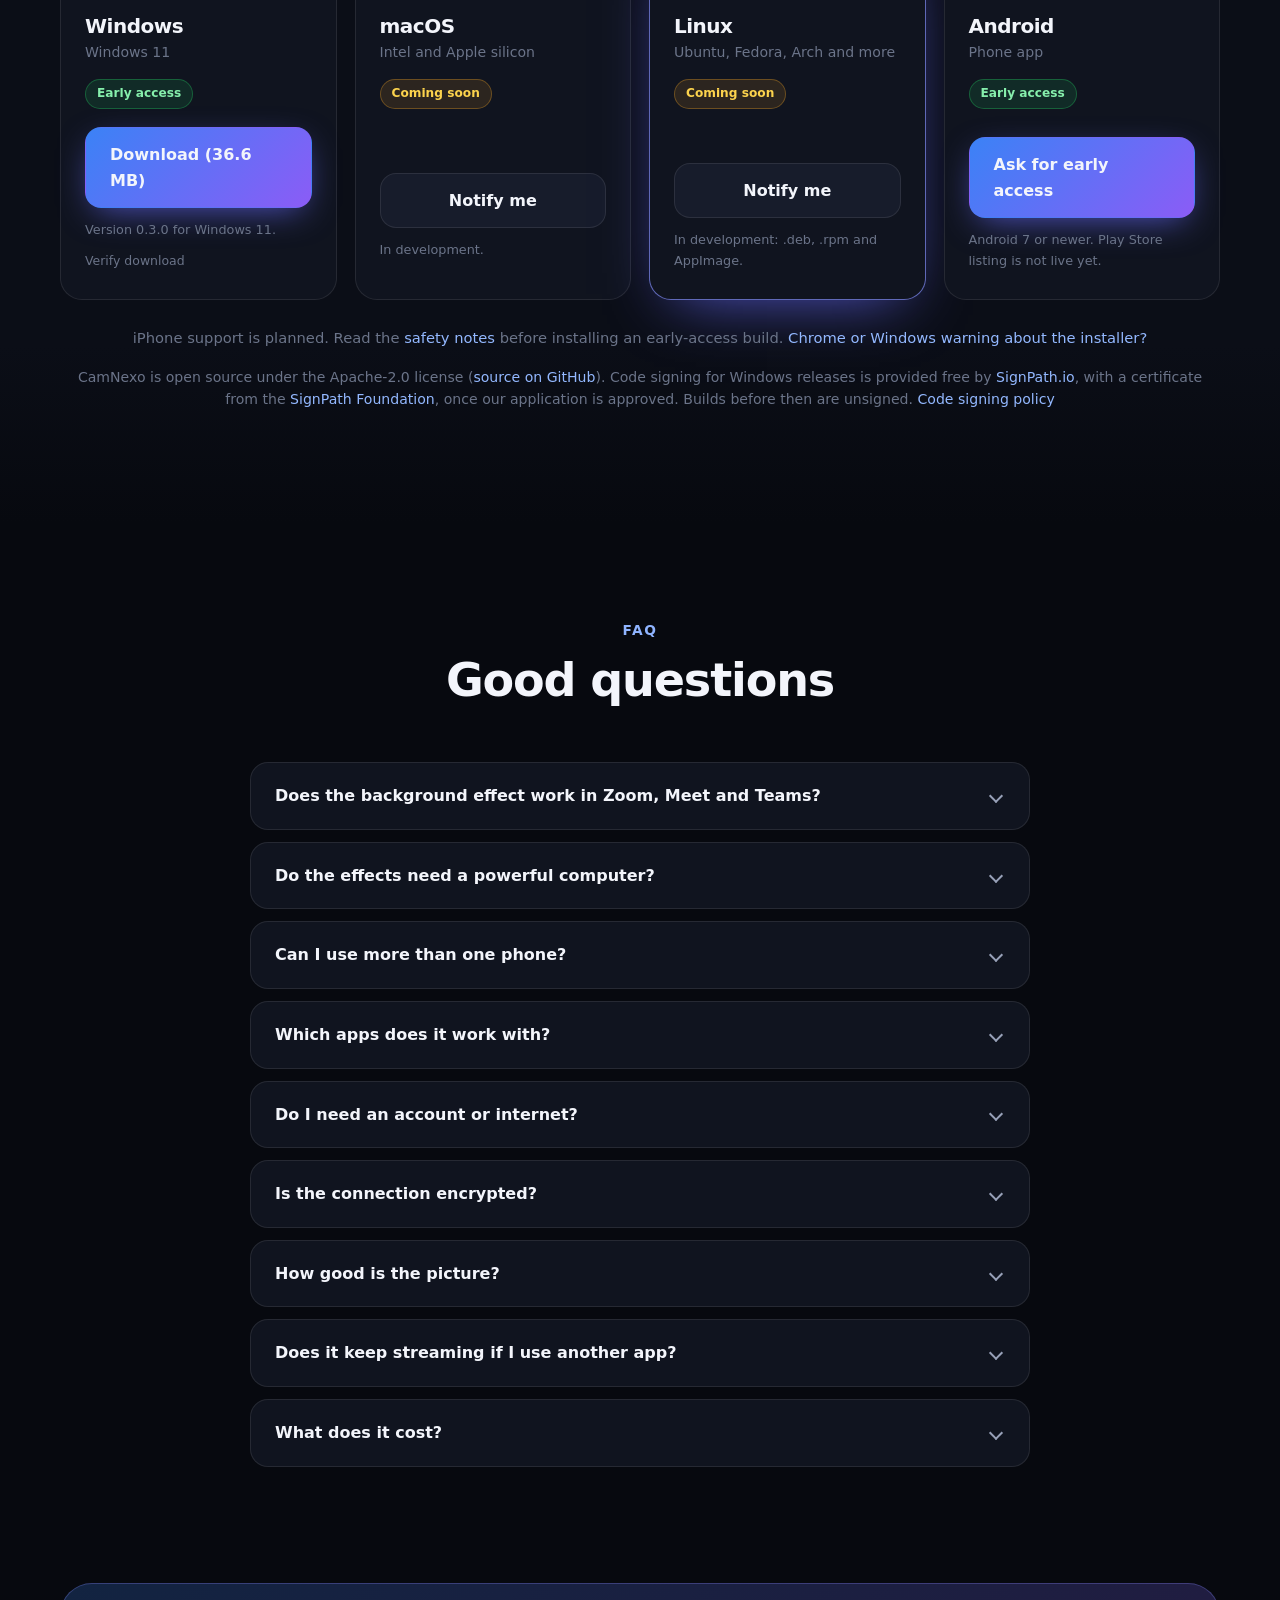
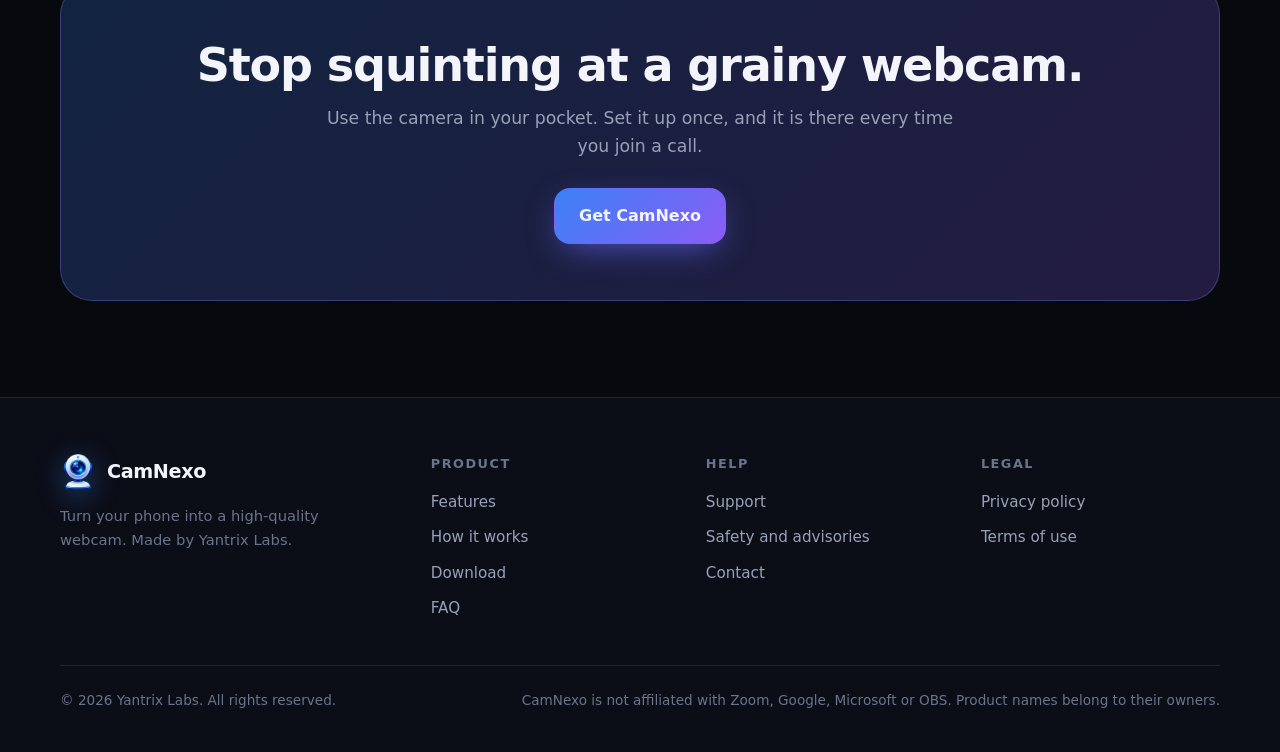
==== commit 1b5b5463: "Ship installer 0.3.0: background blur and replacement, colour looks Installer 0.3.0, three new featu" ====
--- a/index.html
+++ b/index.html
@@ -103,6 +103,9 @@
       <article class="card rv"><div class="ico"><svg viewBox="0 0 24 24"><rect x="3" y="4" width="8" height="7" rx="1.5"/><rect x="13" y="4" width="8" height="7" rx="1.5"/><rect x="3" y="13" width="8" height="7" rx="1.5"/><rect x="13" y="13" width="8" height="7" rx="1.5"/></svg></div><h3>Several phones at once</h3><p>Connect up to eight phones. Each one shows up in the app and gets its own place in the picture that Zoom, Meet and OBS see as one camera.</p></article>
       <article class="card rv" style="--d:70ms"><div class="ico"><svg viewBox="0 0 24 24"><rect x="3" y="4" width="18" height="16" rx="2"/><path d="M12 4v16M12 12h9"/></svg></div><h3>Layouts you control</h3><p>Pick Side by side, Main + 2, a grid and more, or split the frame yourself and drag the dividers. Show or hide any camera, or keep every picture landscape or portrait.</p></article>
       <article class="card rv" style="--d:140ms"><div class="ico"><svg viewBox="0 0 24 24"><path d="M4 8h3l2-3h6l2 3h3a1 1 0 0 1 1 1v9a1 1 0 0 1-1 1H4a1 1 0 0 1-1-1V9a1 1 0 0 1 1-1z"/><path d="M9.5 13.5a2.5 2.5 0 0 1 4.3-1.7M14.5 13.5a2.5 2.5 0 0 1-4.3 1.7"/></svg></div><h3>Front or back, live</h3><p>Switch between your phone's front and back camera while streaming. The call carries on and the picture changes in a moment.</p></article>
+      <article class="card rv"><div class="ico"><svg viewBox="0 0 24 24"><circle cx="12" cy="9" r="3.5"/><path d="M5 20a7 7 0 0 1 14 0"/><path d="M3 5h2M19 5h2M3 9h2M19 9h2" opacity=".6"/></svg></div><h3>Blur or replace your background</h3><p>Hide a messy room with a soft blur, or put a picture behind you. It is applied before the picture reaches Zoom, Meet, Teams or OBS, so it works in all of them.</p></article>
+      <article class="card rv" style="--d:70ms"><div class="ico"><svg viewBox="0 0 24 24"><circle cx="12" cy="12" r="8"/><path d="M12 4v16M12 4a8 8 0 0 1 0 16" fill="currentColor" opacity=".3"/></svg></div><h3>Colour looks</h3><p>Pick Warm, Vivid, Soft, Cinema or Mono, or set brightness, contrast, colour and warmth yourself. Each camera can have its own look.</p></article>
+      <article class="card rv" style="--d:140ms"><div class="ico"><svg viewBox="0 0 24 24"><rect x="3" y="5" width="18" height="12" rx="2"/><path d="M8 21h8M12 17v4"/><path d="M9 11l2 2 4-4"/></svg></div><h3>Worked out on your computer</h3><p>Effects are calculated on your own computer from the picture your phone sends. Nothing about your picture is uploaded anywhere.</p></article>
     </div>
   </div>
 </section>
@@ -202,6 +205,8 @@
   <div class="wrap">
     <div class="sec-head rv"><div class="kicker">FAQ</div><h2>Good questions</h2></div>
     <div class="faq">
+      <details class="rv"><summary>Does the background effect work in Zoom, Meet and Teams?</summary><div class="ans"><p>Yes. The effect is applied inside CamNexo, before the picture becomes the CamNexo camera, so any app that uses the camera shows it. You do not need to turn on a second effect in the video app. The cut-out works best with even light and one person in front of the camera.</p></div></details>
+      <details class="rv"><summary>Do the effects need a powerful computer?</summary><div class="ans"><p>A normal recent computer is enough: on a mid-range desktop processor one camera with a blurred background uses a small share of the processor. Effects use the processor, not the graphics card. If the picture stutters with several phones, lower the size of each phone from the Cameras panel.</p></div></details>
       <details class="rv"><summary>Can I use more than one phone?</summary><div class="ans"><p>Yes, up to eight at once. Open CamNexo on each phone and connect it to the same computer. Choose a layout in the desktop app, or split the frame yourself, and apps see one camera called CamNexo showing the combined picture. You can hide any phone without disconnecting it.</p></div></details>
       <details class="rv"><summary>Which apps does it work with?</summary><div class="ans"><p>CamNexo appears as a standard camera called “CamNexo”, so it works with apps that accept a normal webcam: Zoom, Google Meet, Microsoft Teams, OBS, Discord and browsers. On Windows 11 the Camera app shows it too.</p></div></details>
       <details class="rv"><summary>Do I need an account or internet?</summary><div class="ans"><p>No account. Your phone and computer only need to be on the same local network. They do not need internet access to talk to each other, although your video call app will.</p></div></details>
--- a/assets/styles.css
+++ b/assets/styles.css
@@ -244,6 +244,10 @@
 .badge.soon { color: #fcd34d; background: rgba(245, 165, 36, 0.12); border: 1px solid rgba(245, 165, 36, 0.32); }
 .plat .btn { margin-top: auto; width: 100%; }
 .plat .fine { font-size: 0.8rem; color: var(--faint); margin: 12px 0 0; min-height: 2.4em; }
+.plat .verify { margin-top: 10px; }
+.plat .verify summary { cursor: pointer; font-size: 0.78rem; color: var(--faint); list-style: none; display: inline-block; }
+.plat .verify summary::-webkit-details-marker { display: none; }
+.plat .verify summary:hover { color: var(--dim); }
 .plat .hash { display: block; margin-top: 8px; font-family: ui-monospace, SFMono-Regular, Consolas, monospace; font-size: 0.68rem; word-break: break-all; color: var(--faint); opacity: 0.8; }
 
 .faq { max-width: 780px; margin: 0 auto; display: grid; gap: 12px; }
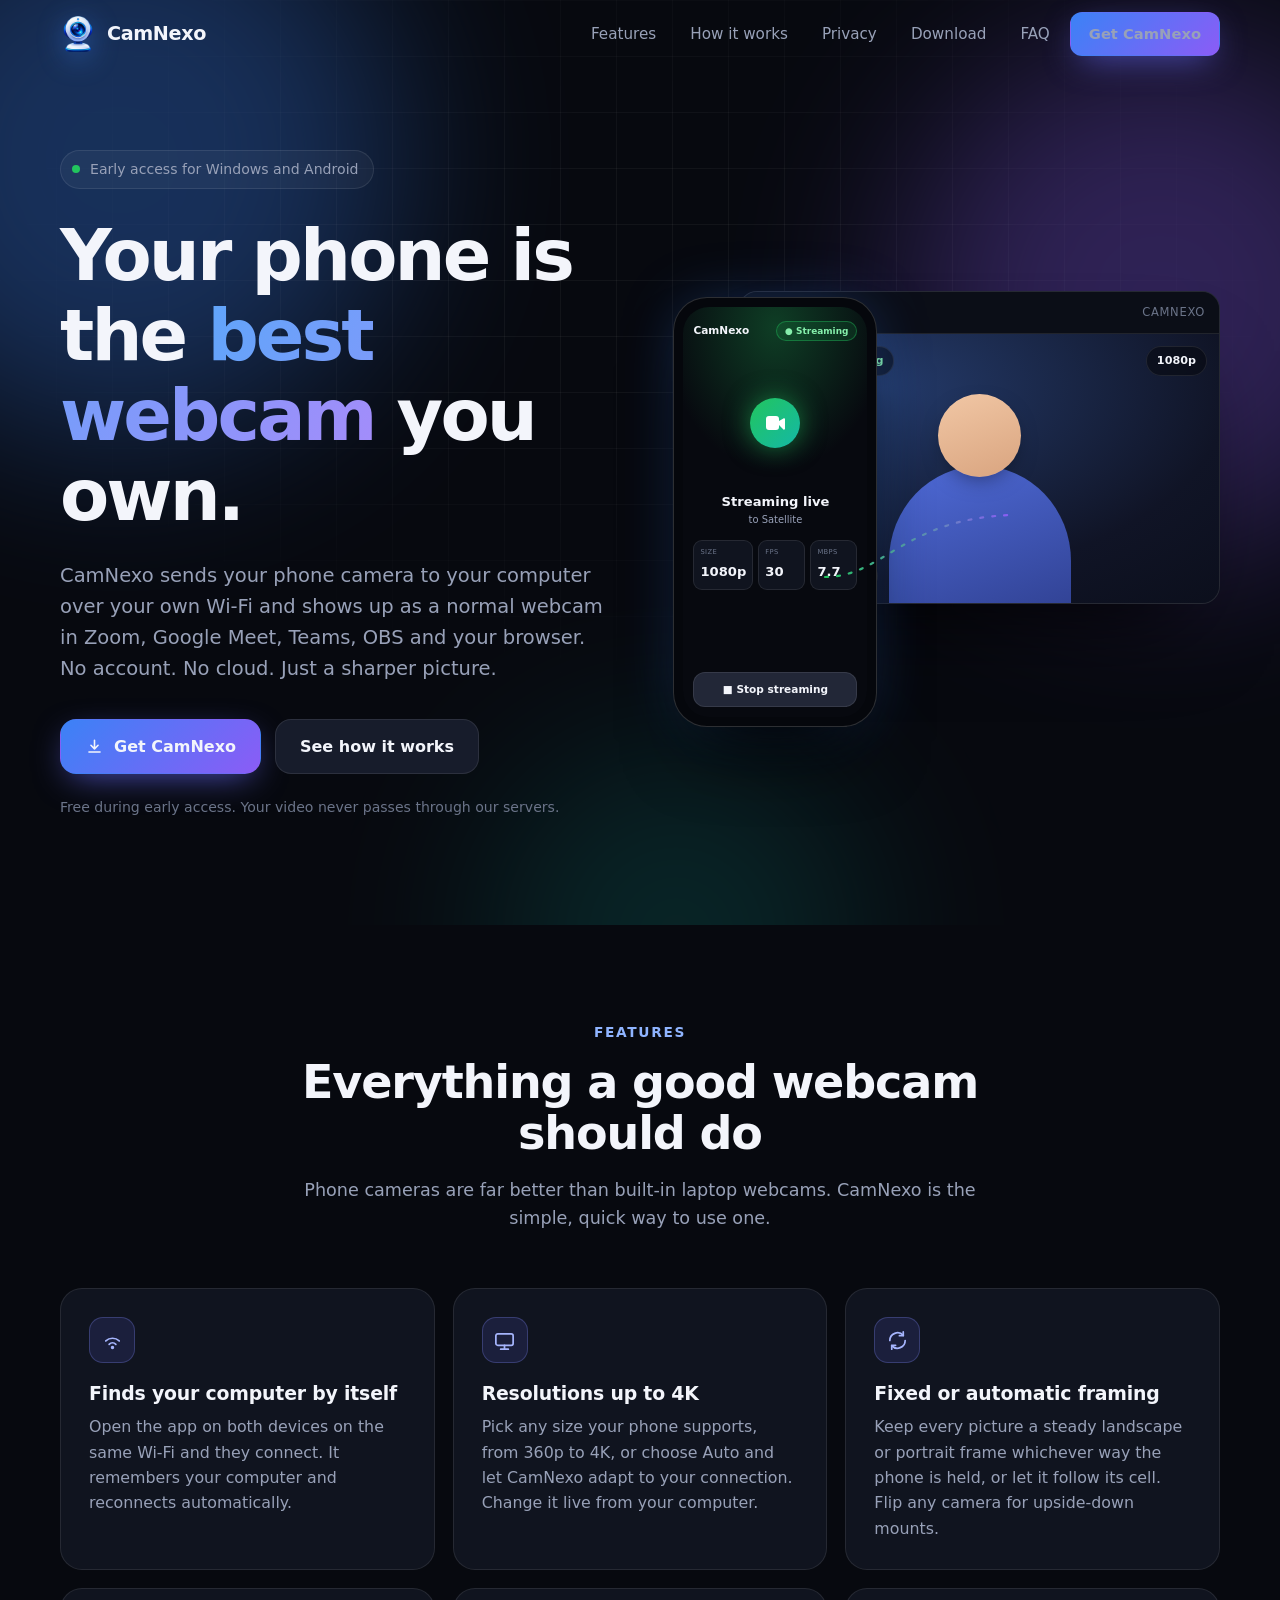
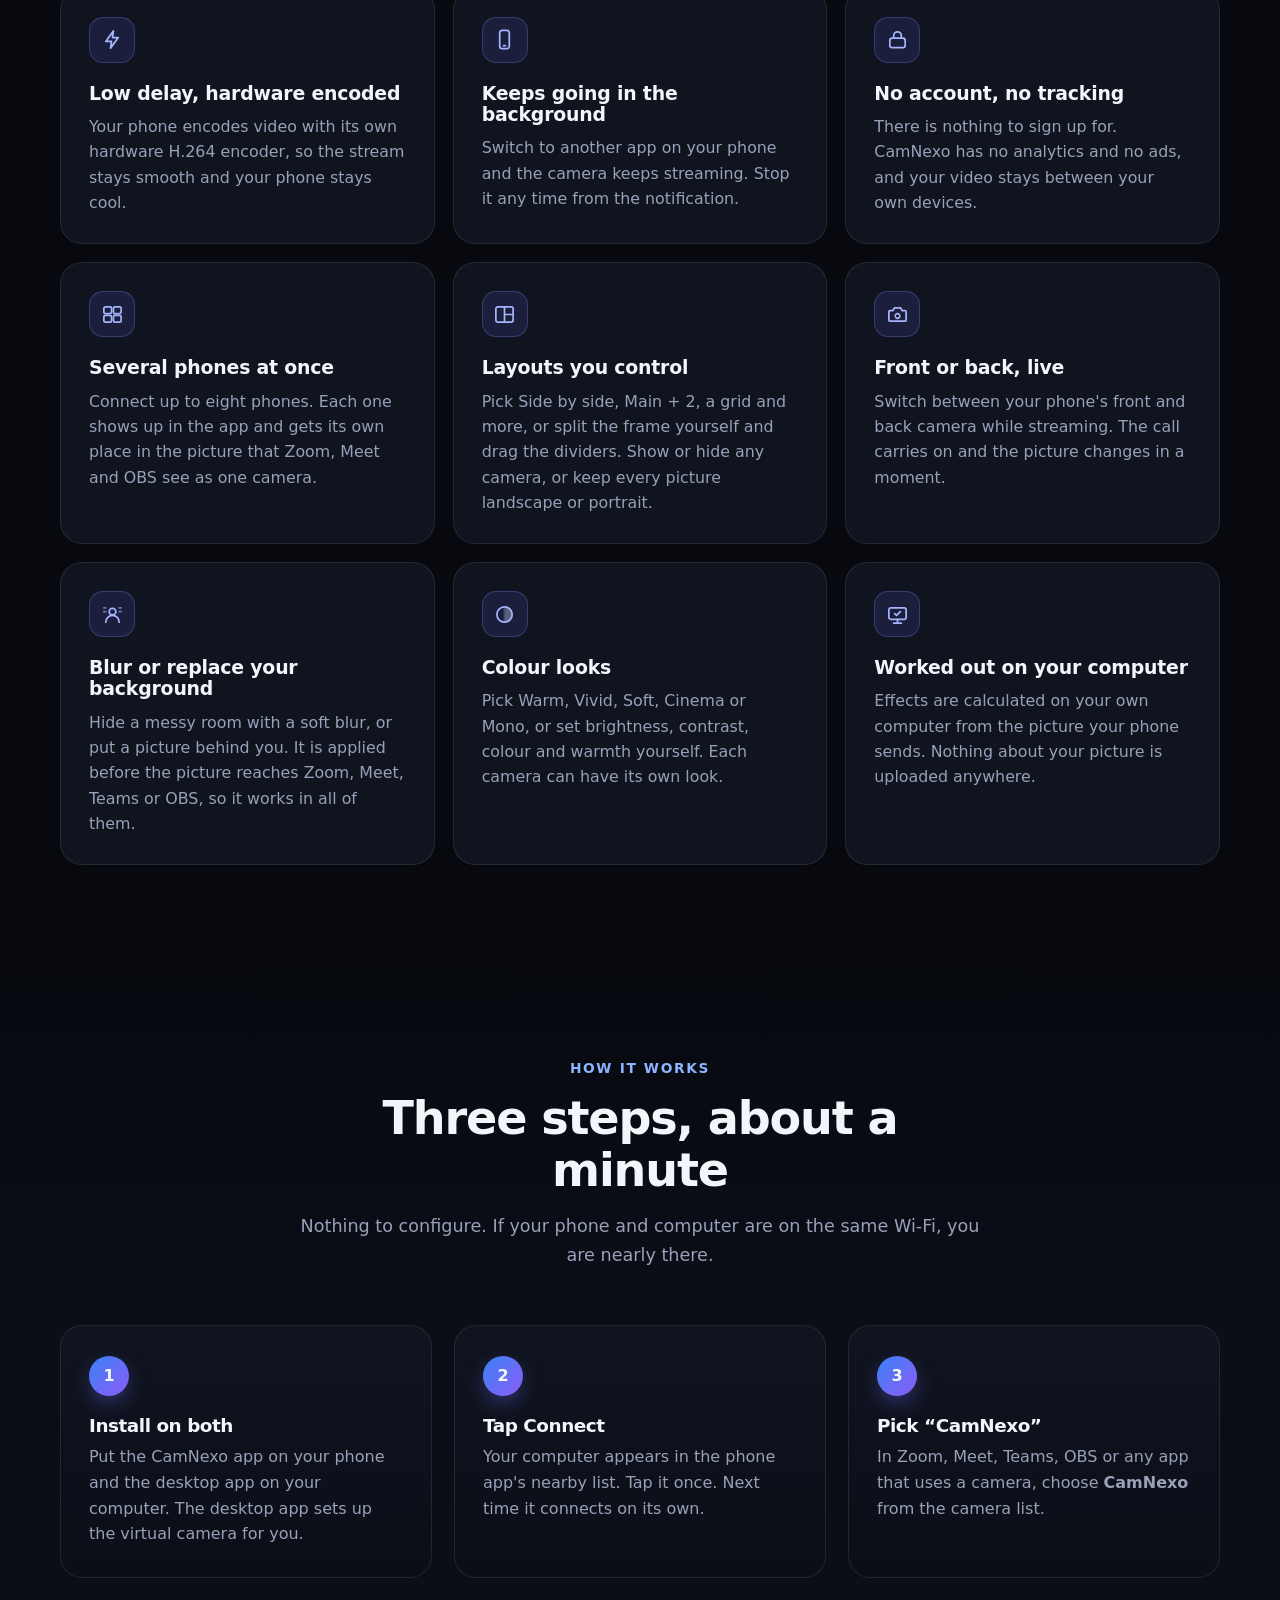
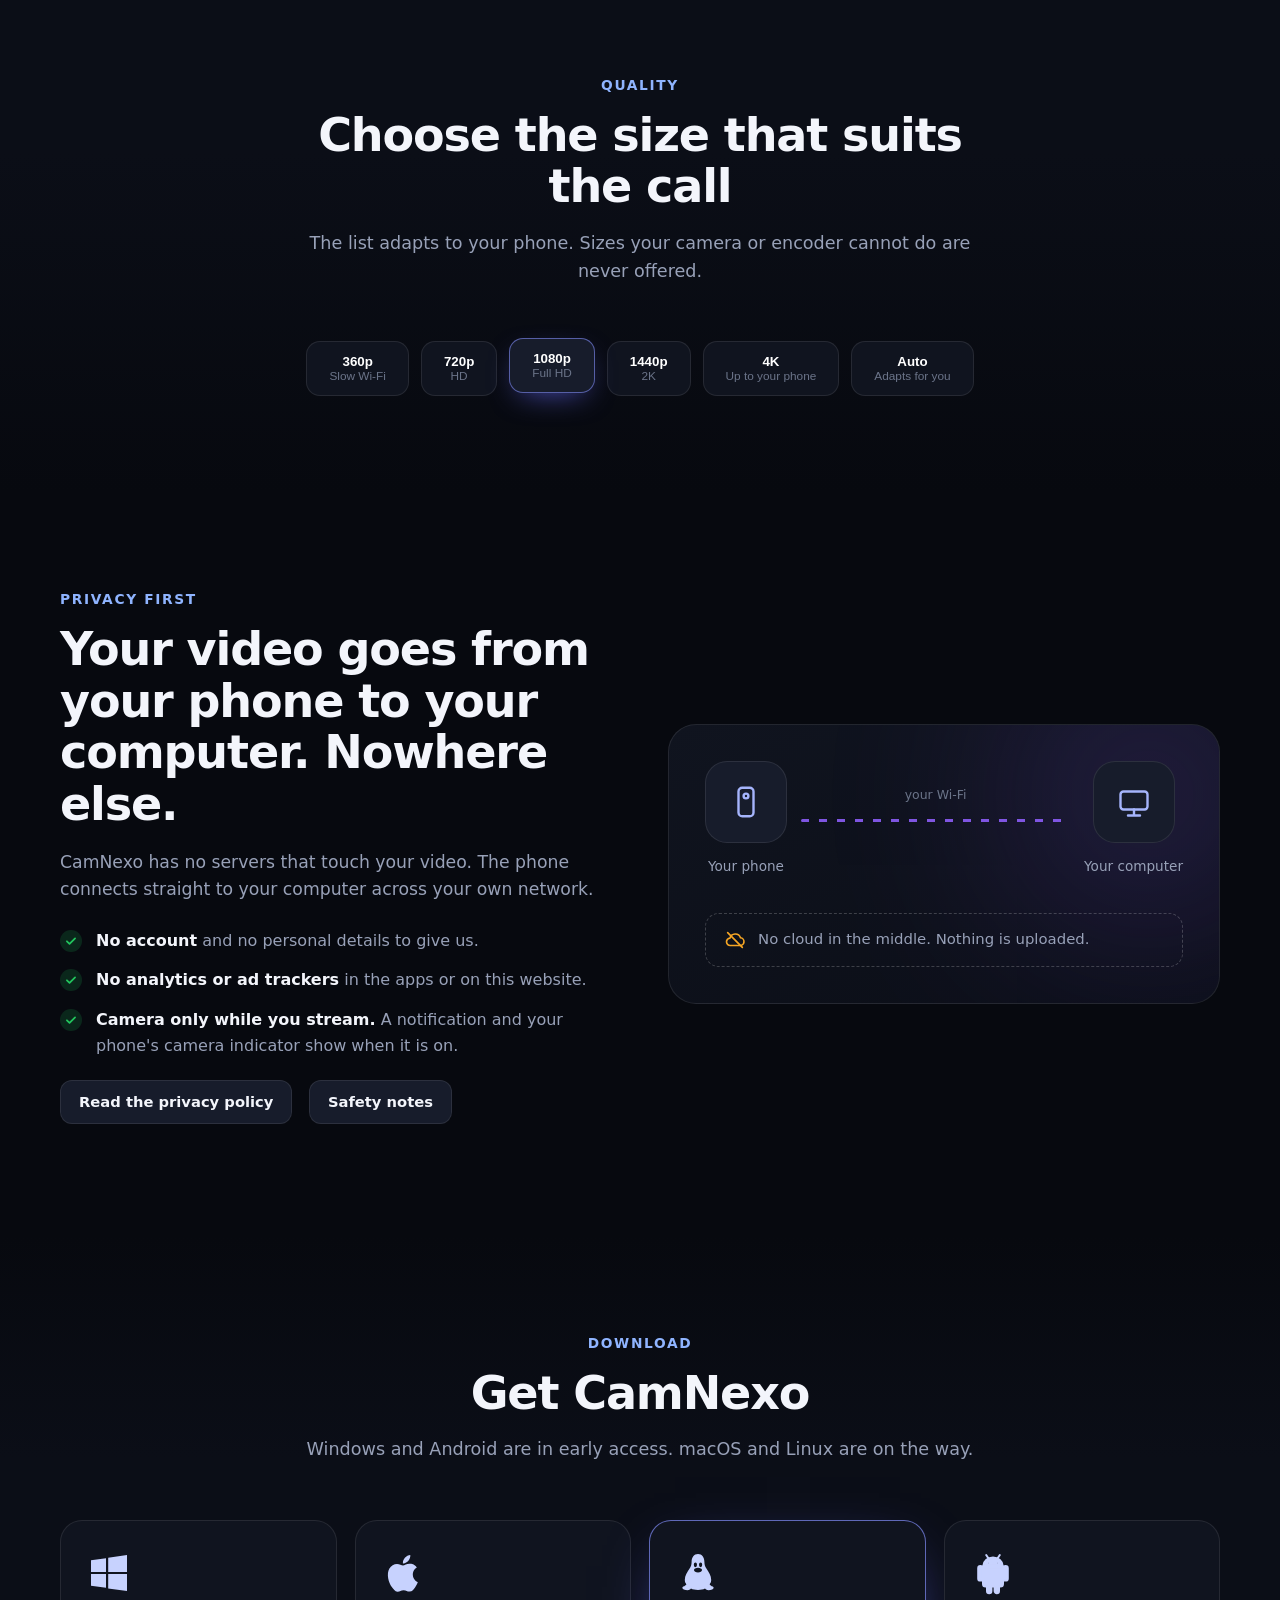
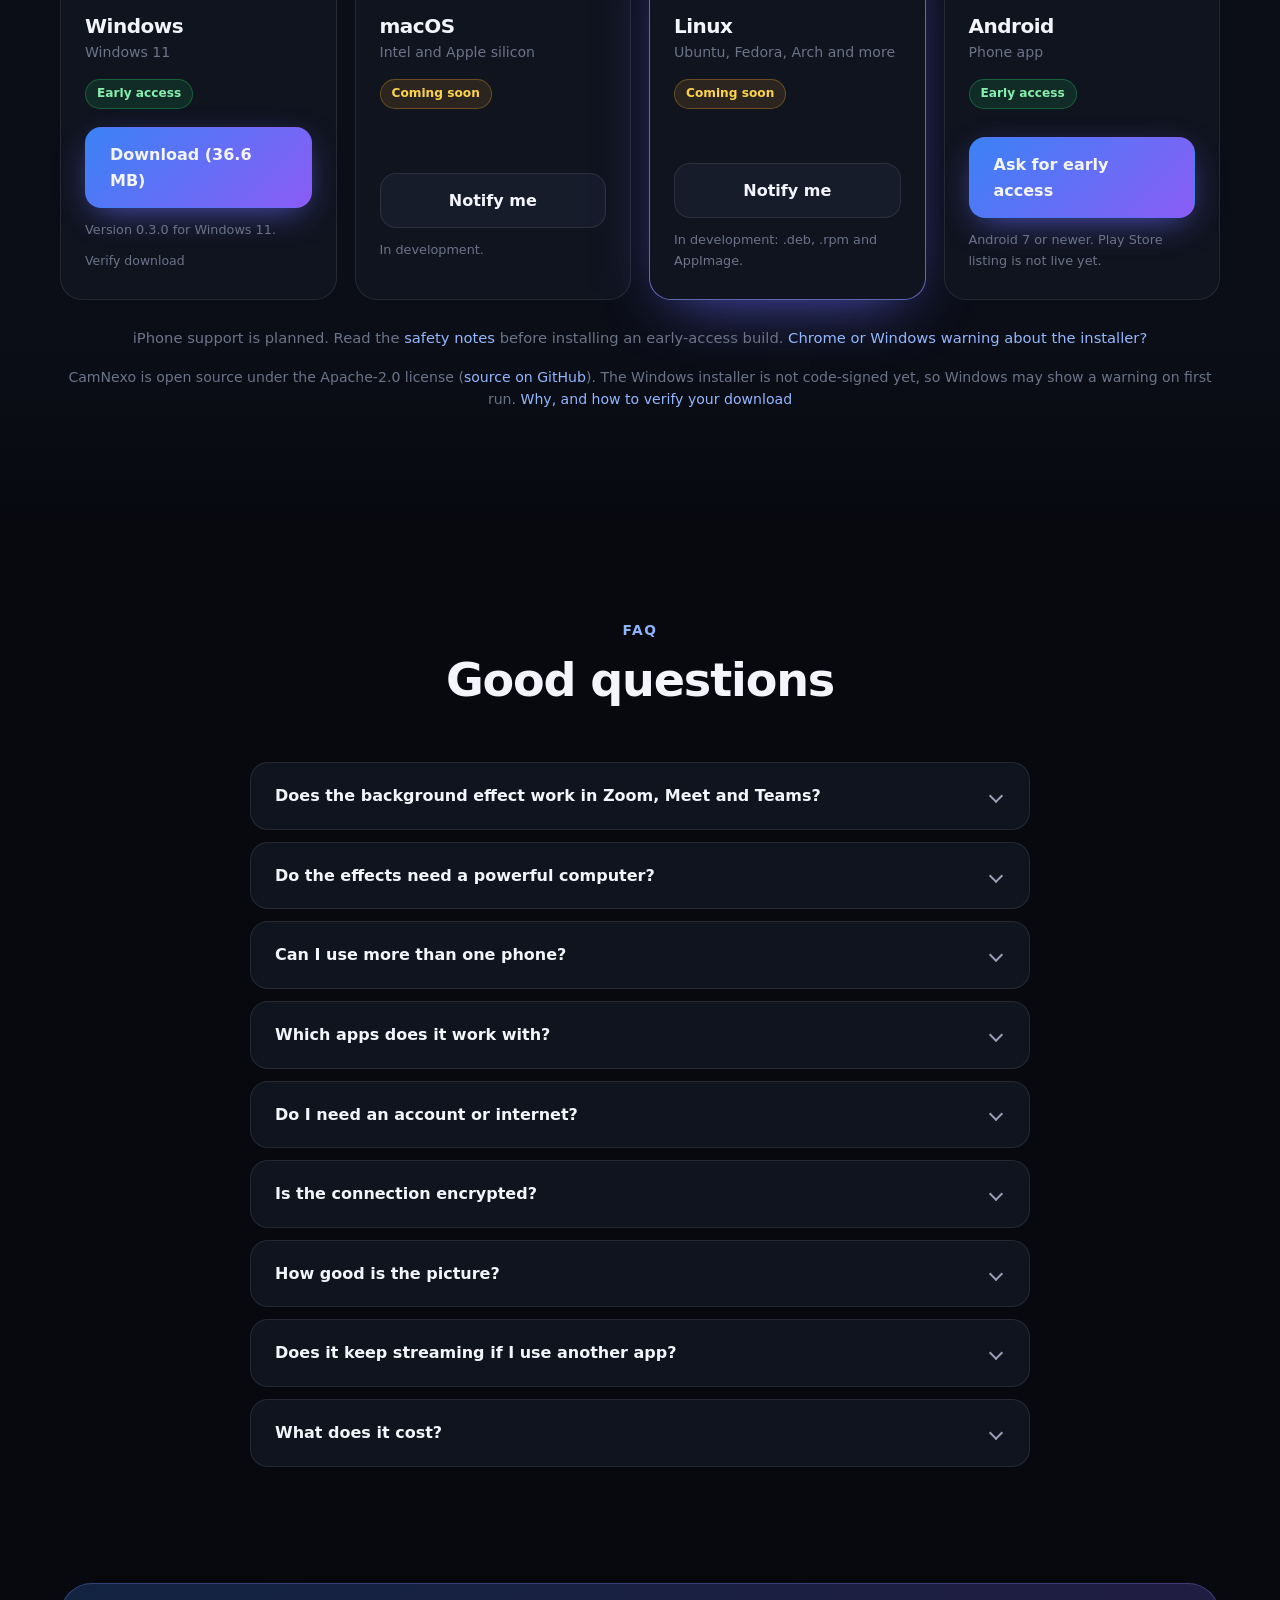
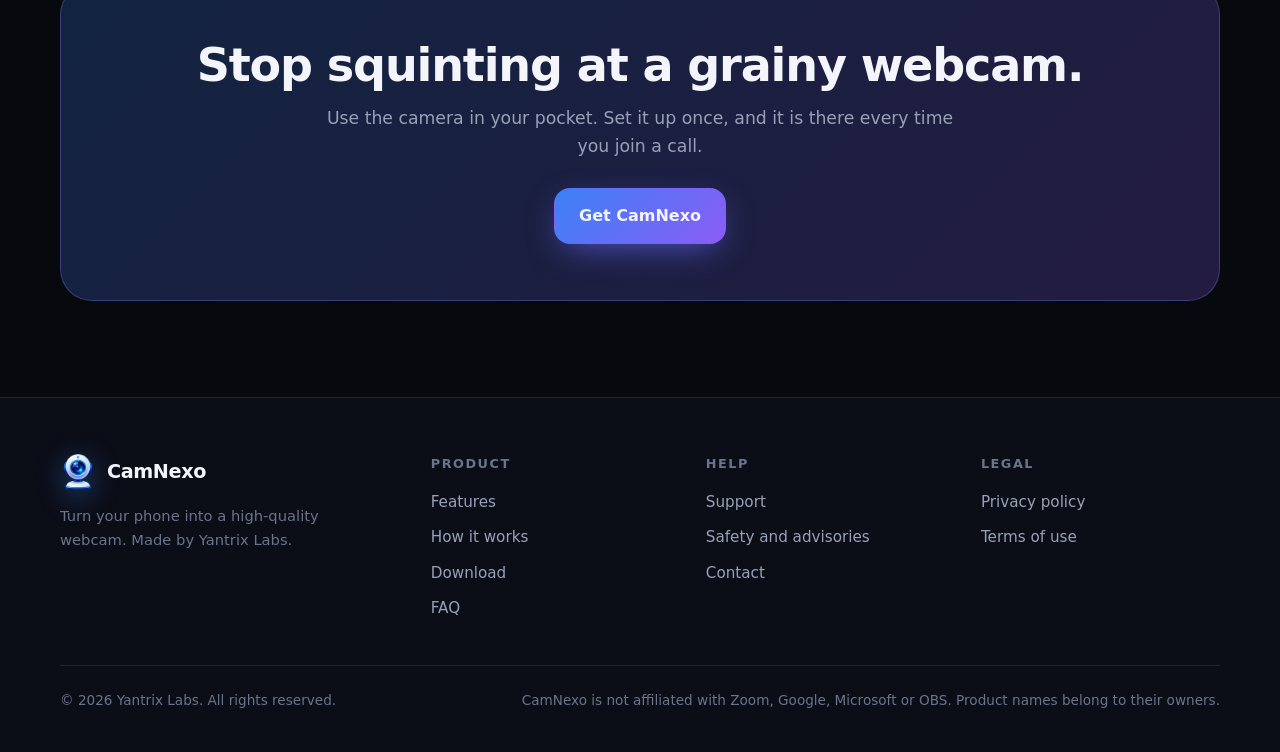
==== commit e783ec03: "Say plainly that the Windows installer is not signed yet Co-Authored-By: Claude Sonnet 5.5 <noreply@" ====
--- a/index.html
+++ b/index.html
@@ -196,7 +196,7 @@
       </div>
     </div>
     <p class="rv" style="text-align:center;color:var(--faint);font-size:.92rem;margin-top:26px">iPhone support is planned. Read the <a href="safety.html" style="color:#93b8ff">safety notes</a> before installing an early-access build. <a href="support.html#warning" style="color:#93b8ff">Chrome or Windows warning about the installer?</a></p>
-    <p class="rv" style="text-align:center;color:var(--faint);font-size:.88rem;margin-top:10px">CamNexo is open source under the Apache-2.0 license (<a href="https://github.com/yantrixlab/CamNexo" style="color:#93b8ff">source on GitHub</a>). Code signing for Windows releases is provided free by <a href="https://about.signpath.io/" style="color:#93b8ff">SignPath.io</a>, with a certificate from the <a href="https://signpath.org/" style="color:#93b8ff">SignPath Foundation</a>, once our application is approved. Builds before then are unsigned. <a href="https://github.com/yantrixlab/CamNexo/blob/main/CODE_SIGNING_POLICY.md" style="color:#93b8ff">Code signing policy</a></p>
+    <p class="rv" style="text-align:center;color:var(--faint);font-size:.88rem;margin-top:10px">CamNexo is open source under the Apache-2.0 license (<a href="https://github.com/yantrixlab/CamNexo" style="color:#93b8ff">source on GitHub</a>). The Windows installer is not code-signed yet, so Windows may show a warning on first run. <a href="https://github.com/yantrixlab/CamNexo/blob/main/CODE_SIGNING_POLICY.md" style="color:#93b8ff">Why, and how to verify your download</a></p>
   </div>
 </section>
 
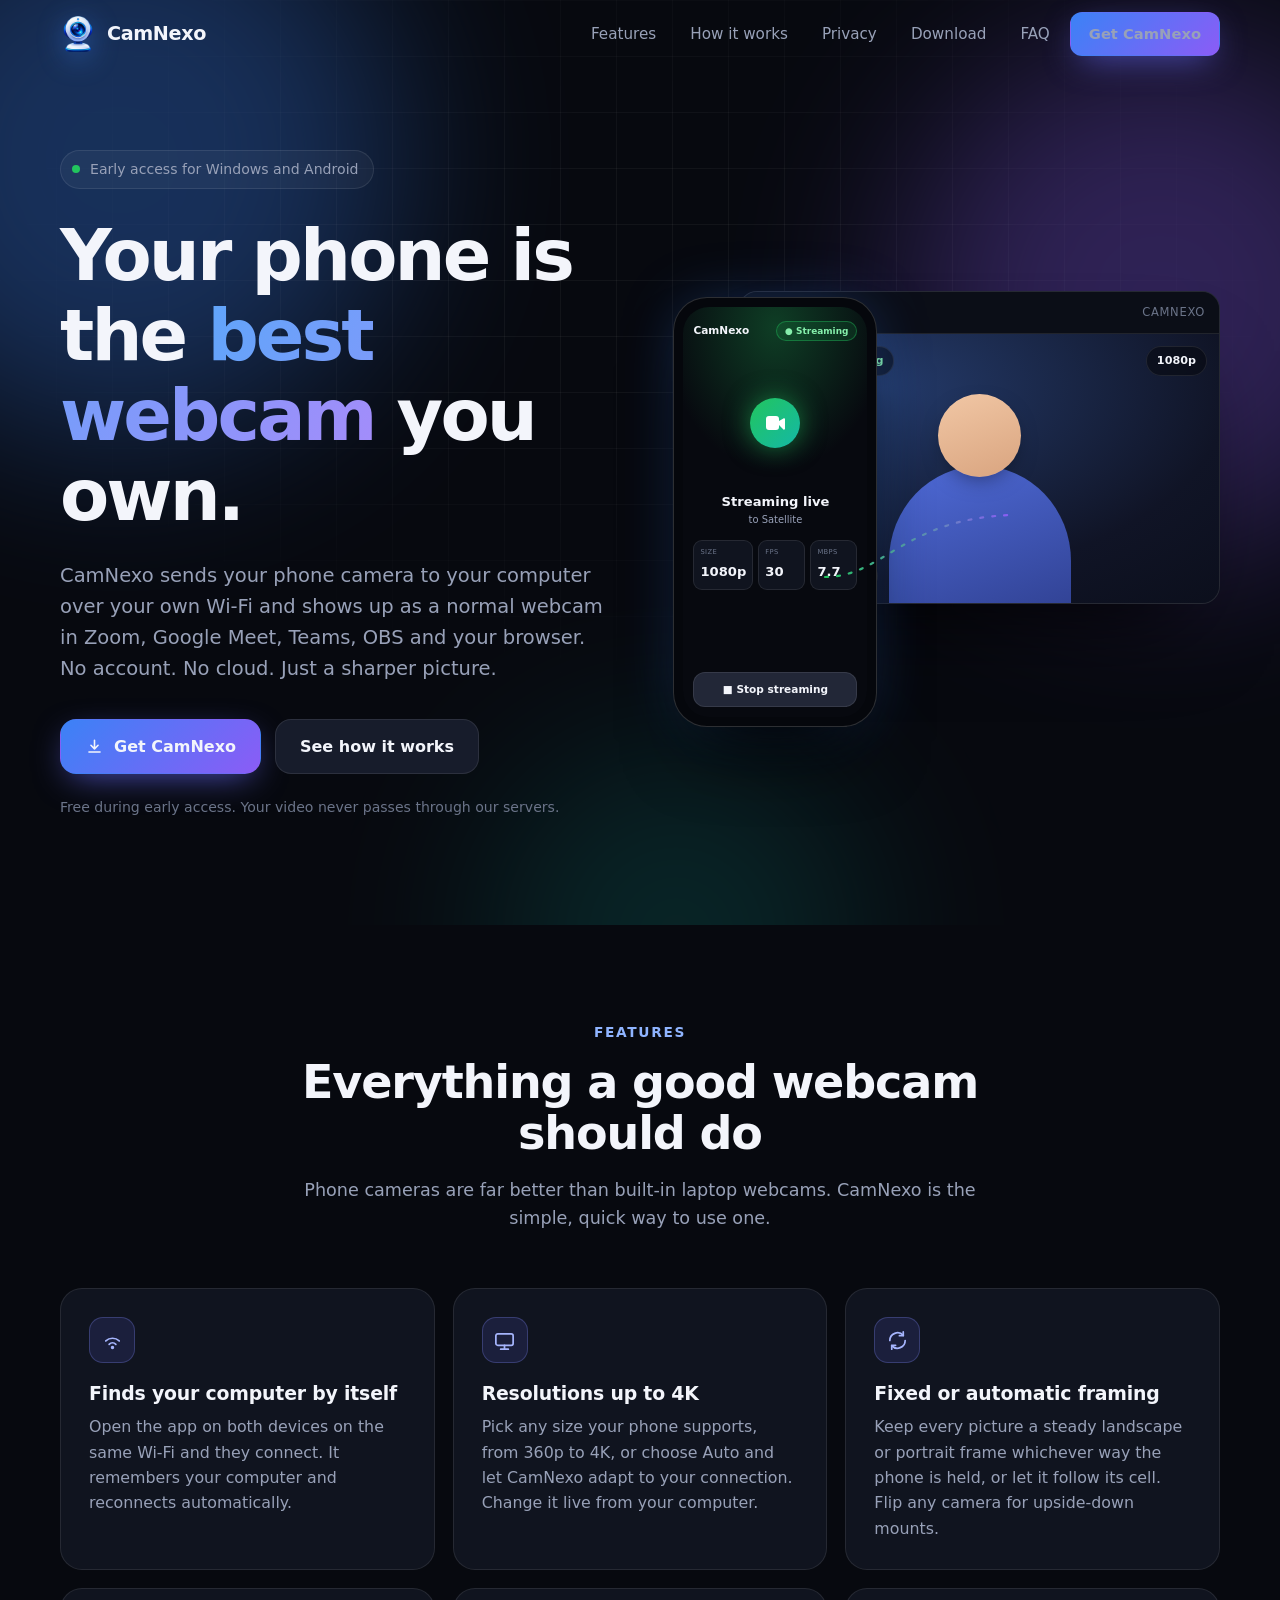
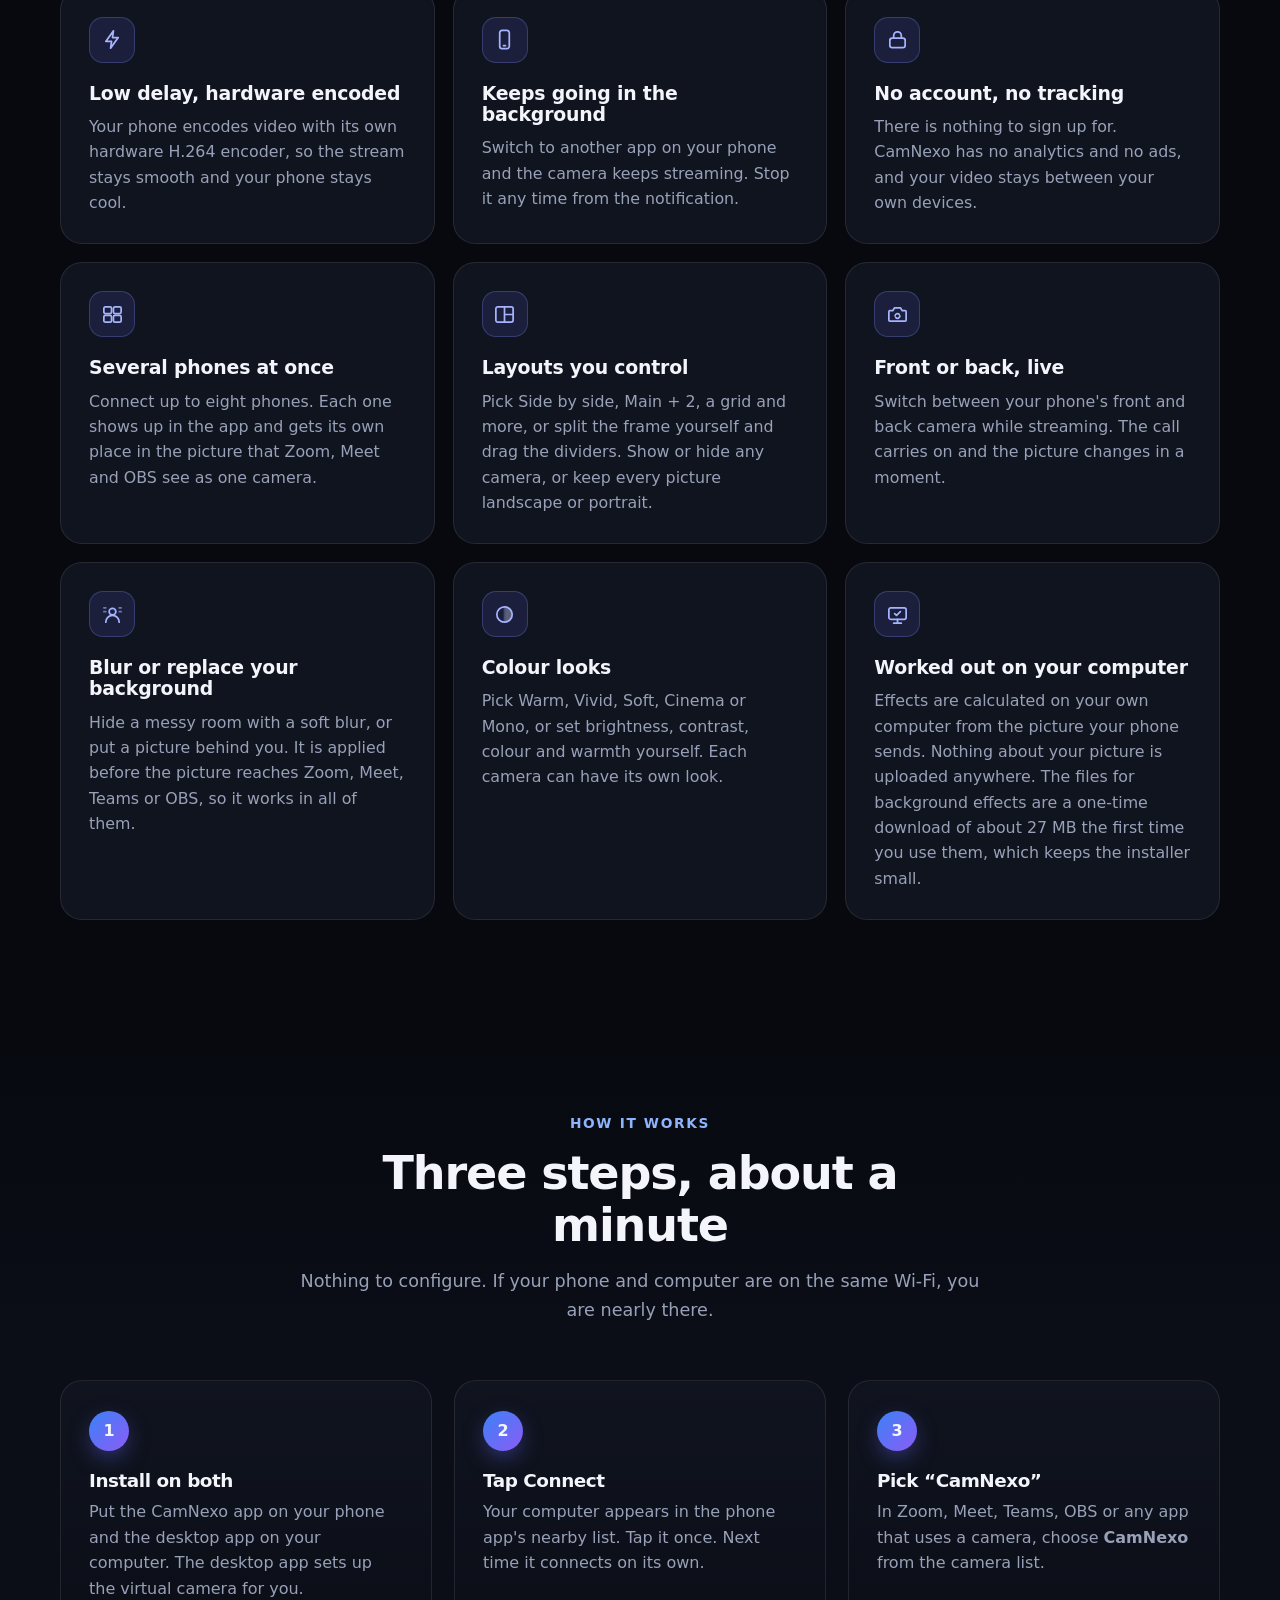
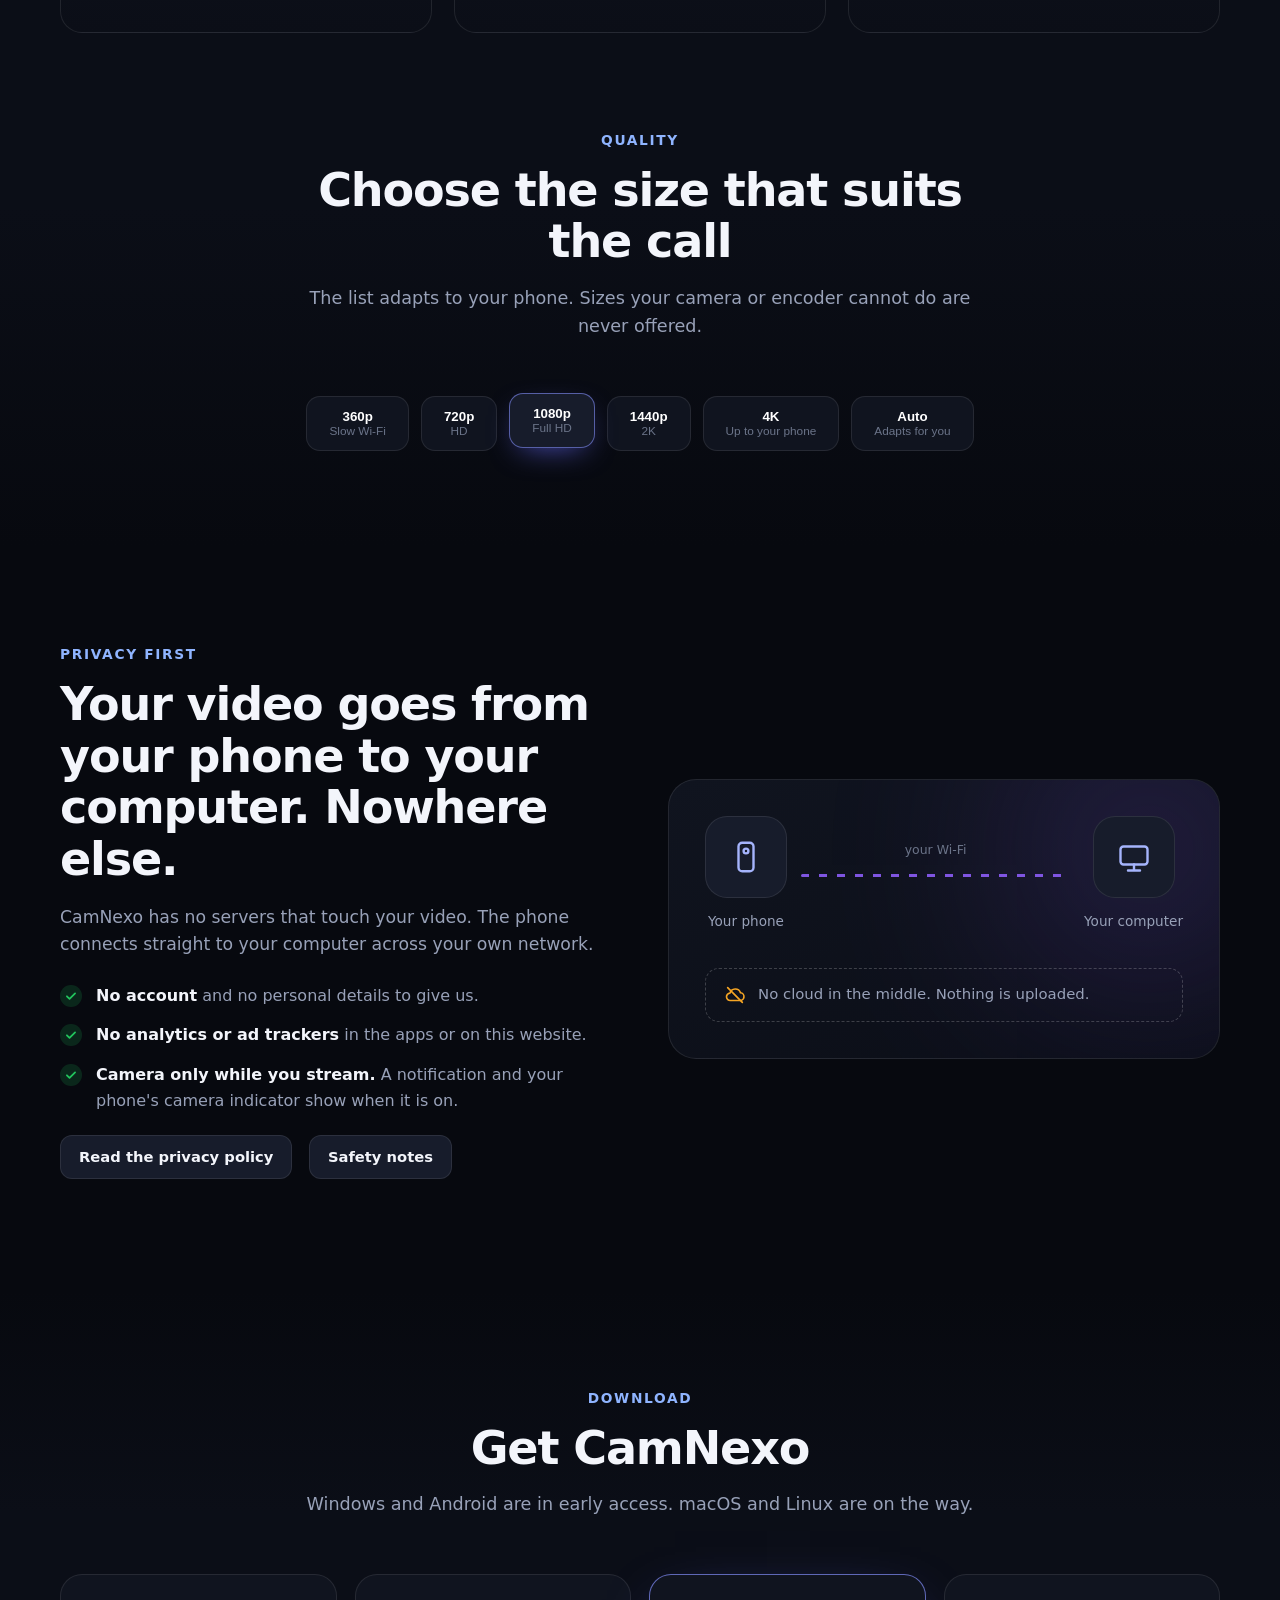
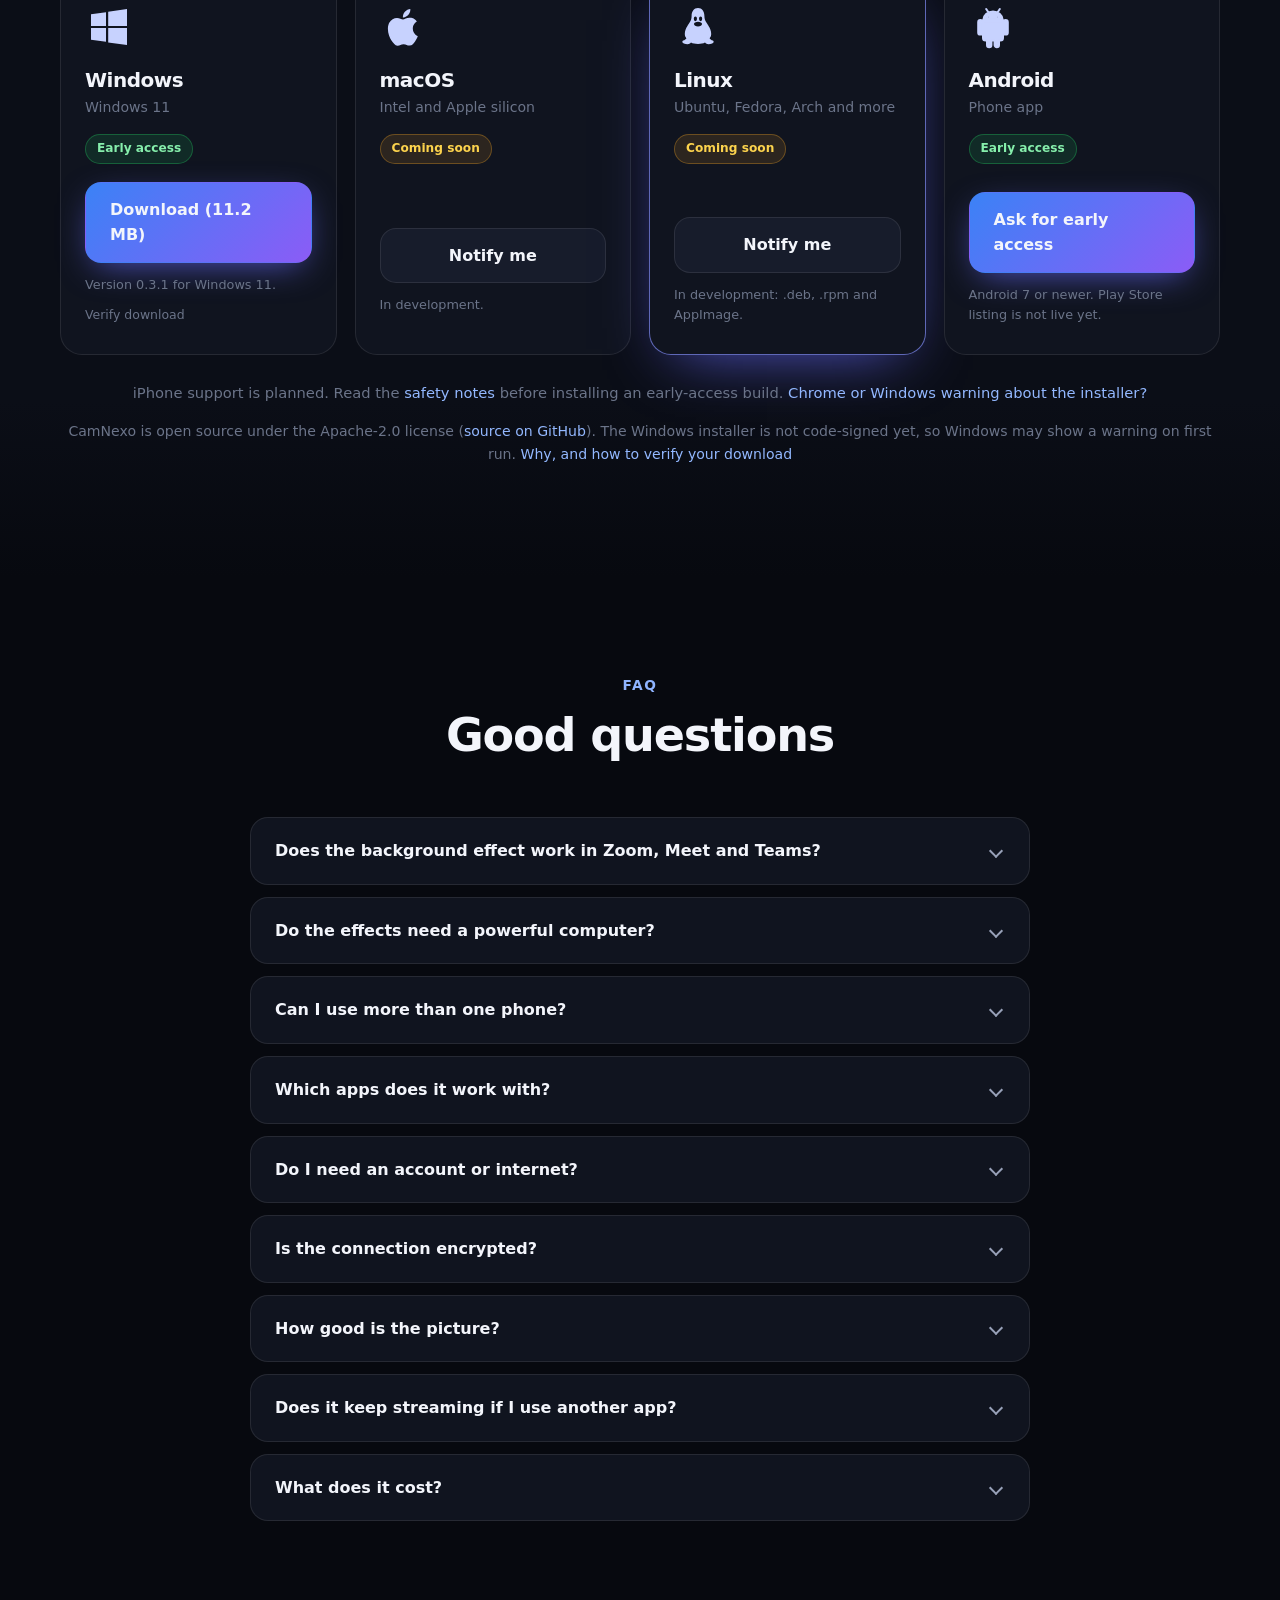
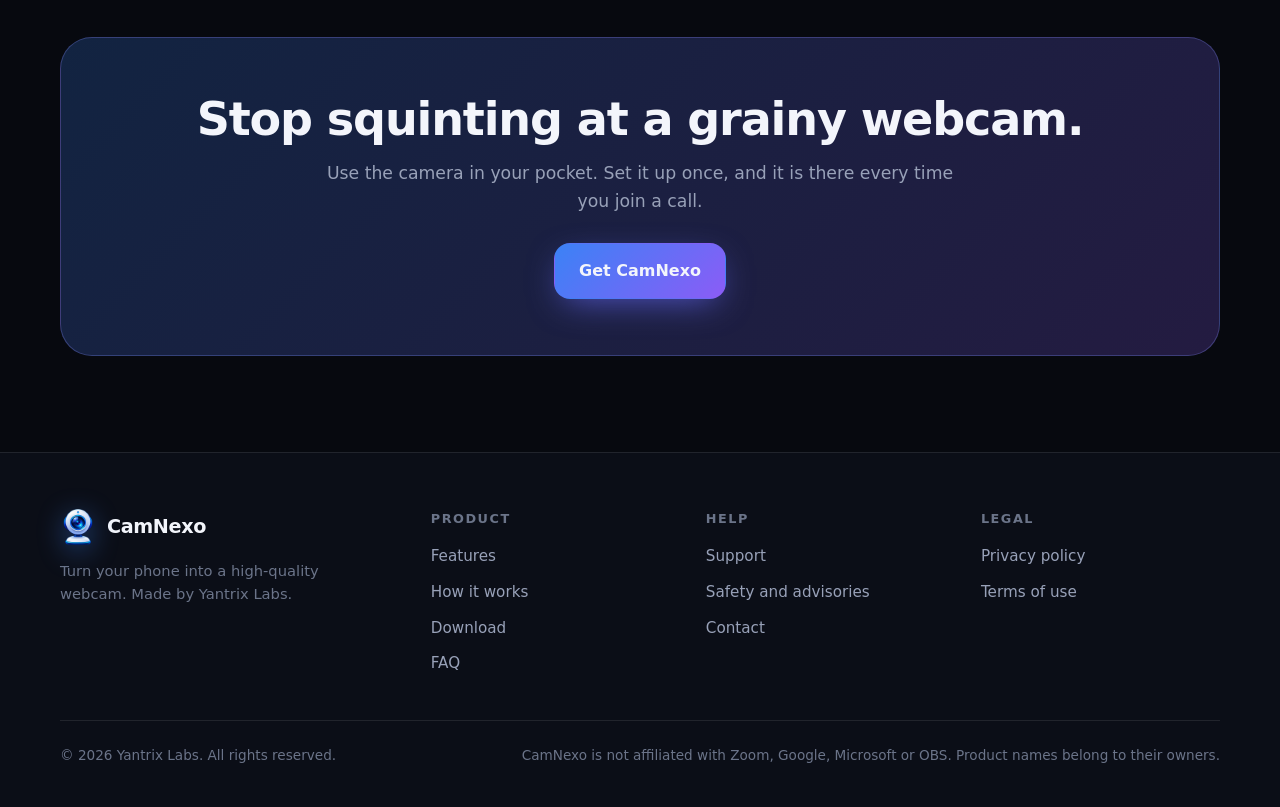
==== commit a44289e3: "Installer 0.3.1 (11.2 MB) and the effects pack as a separate download Co-Authored-By: Claude Sonnet " ====
--- a/index.html
+++ b/index.html
@@ -105,7 +105,7 @@
       <article class="card rv" style="--d:140ms"><div class="ico"><svg viewBox="0 0 24 24"><path d="M4 8h3l2-3h6l2 3h3a1 1 0 0 1 1 1v9a1 1 0 0 1-1 1H4a1 1 0 0 1-1-1V9a1 1 0 0 1 1-1z"/><path d="M9.5 13.5a2.5 2.5 0 0 1 4.3-1.7M14.5 13.5a2.5 2.5 0 0 1-4.3 1.7"/></svg></div><h3>Front or back, live</h3><p>Switch between your phone's front and back camera while streaming. The call carries on and the picture changes in a moment.</p></article>
       <article class="card rv"><div class="ico"><svg viewBox="0 0 24 24"><circle cx="12" cy="9" r="3.5"/><path d="M5 20a7 7 0 0 1 14 0"/><path d="M3 5h2M19 5h2M3 9h2M19 9h2" opacity=".6"/></svg></div><h3>Blur or replace your background</h3><p>Hide a messy room with a soft blur, or put a picture behind you. It is applied before the picture reaches Zoom, Meet, Teams or OBS, so it works in all of them.</p></article>
       <article class="card rv" style="--d:70ms"><div class="ico"><svg viewBox="0 0 24 24"><circle cx="12" cy="12" r="8"/><path d="M12 4v16M12 4a8 8 0 0 1 0 16" fill="currentColor" opacity=".3"/></svg></div><h3>Colour looks</h3><p>Pick Warm, Vivid, Soft, Cinema or Mono, or set brightness, contrast, colour and warmth yourself. Each camera can have its own look.</p></article>
-      <article class="card rv" style="--d:140ms"><div class="ico"><svg viewBox="0 0 24 24"><rect x="3" y="5" width="18" height="12" rx="2"/><path d="M8 21h8M12 17v4"/><path d="M9 11l2 2 4-4"/></svg></div><h3>Worked out on your computer</h3><p>Effects are calculated on your own computer from the picture your phone sends. Nothing about your picture is uploaded anywhere.</p></article>
+      <article class="card rv" style="--d:140ms"><div class="ico"><svg viewBox="0 0 24 24"><rect x="3" y="5" width="18" height="12" rx="2"/><path d="M8 21h8M12 17v4"/><path d="M9 11l2 2 4-4"/></svg></div><h3>Worked out on your computer</h3><p>Effects are calculated on your own computer from the picture your phone sends. Nothing about your picture is uploaded anywhere. The files for background effects are a one-time download of about 27 MB the first time you use them, which keeps the installer small.</p></article>
     </div>
   </div>
 </section>
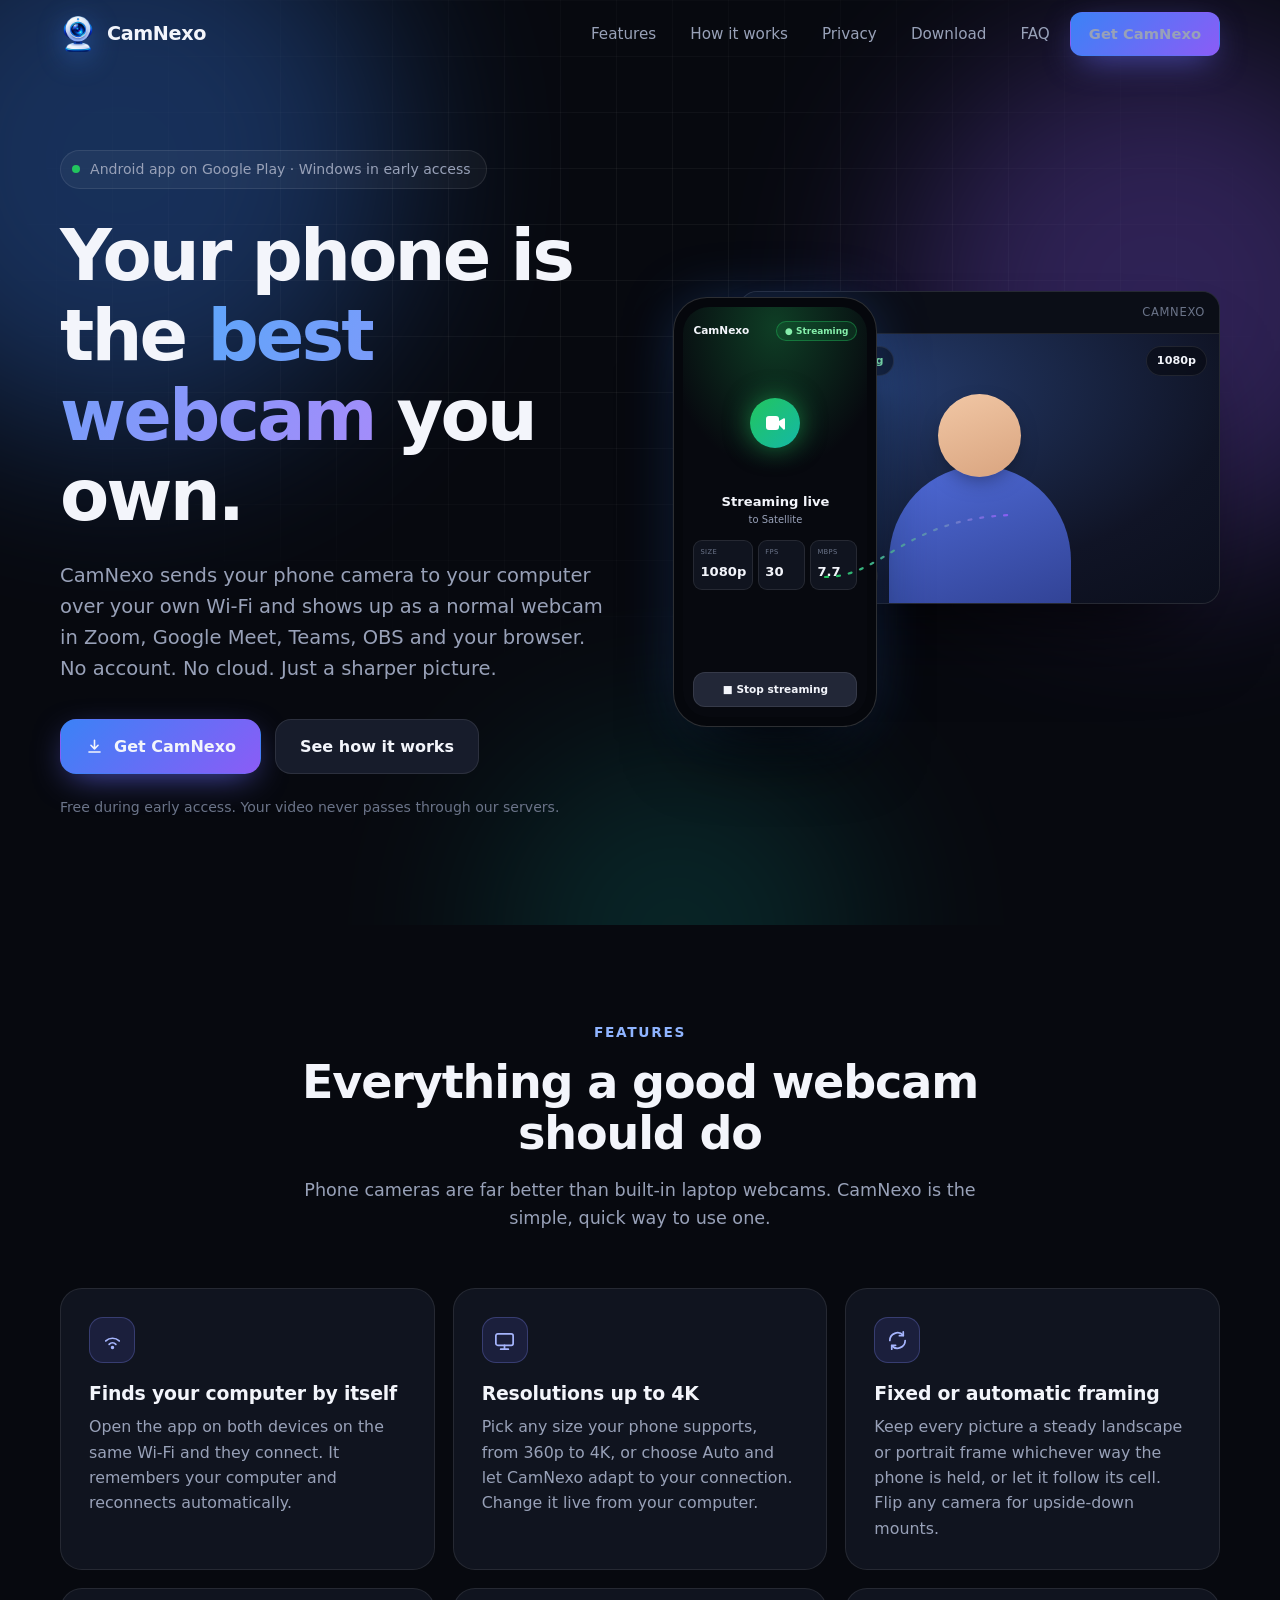
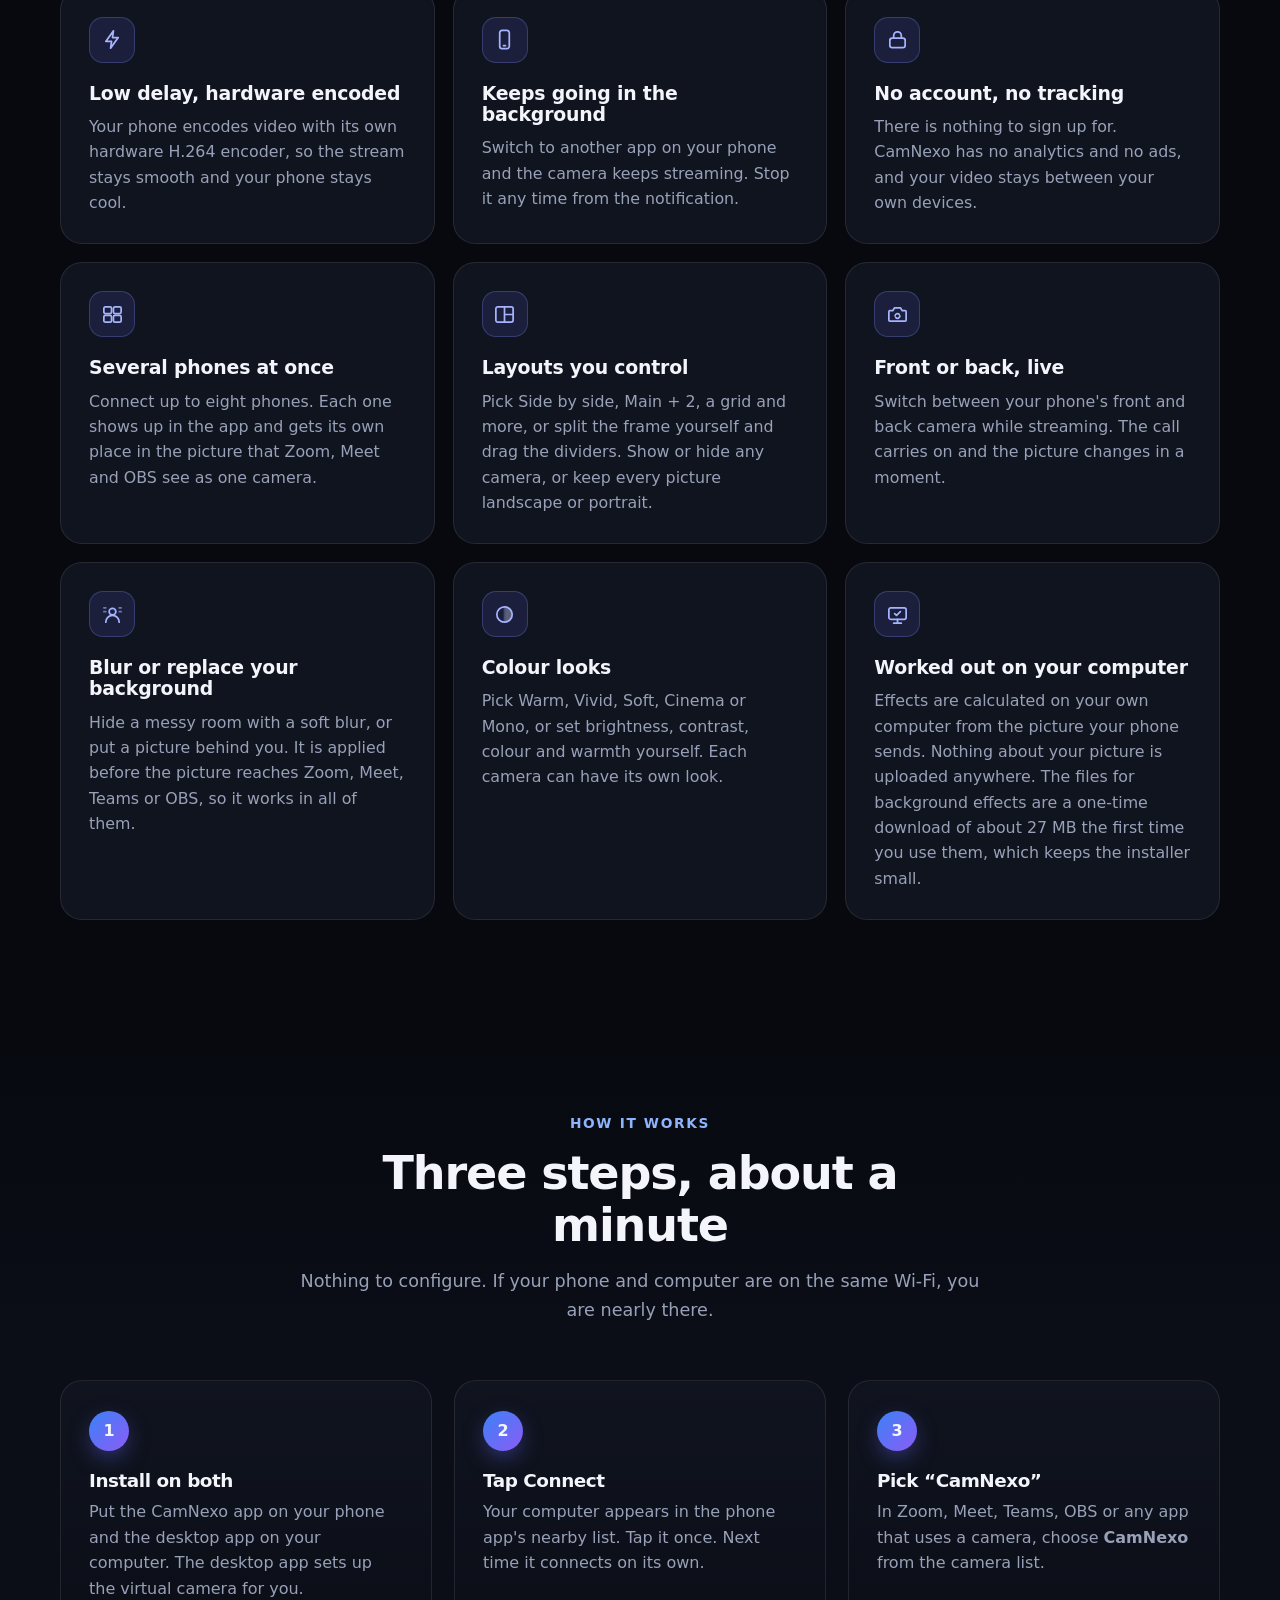
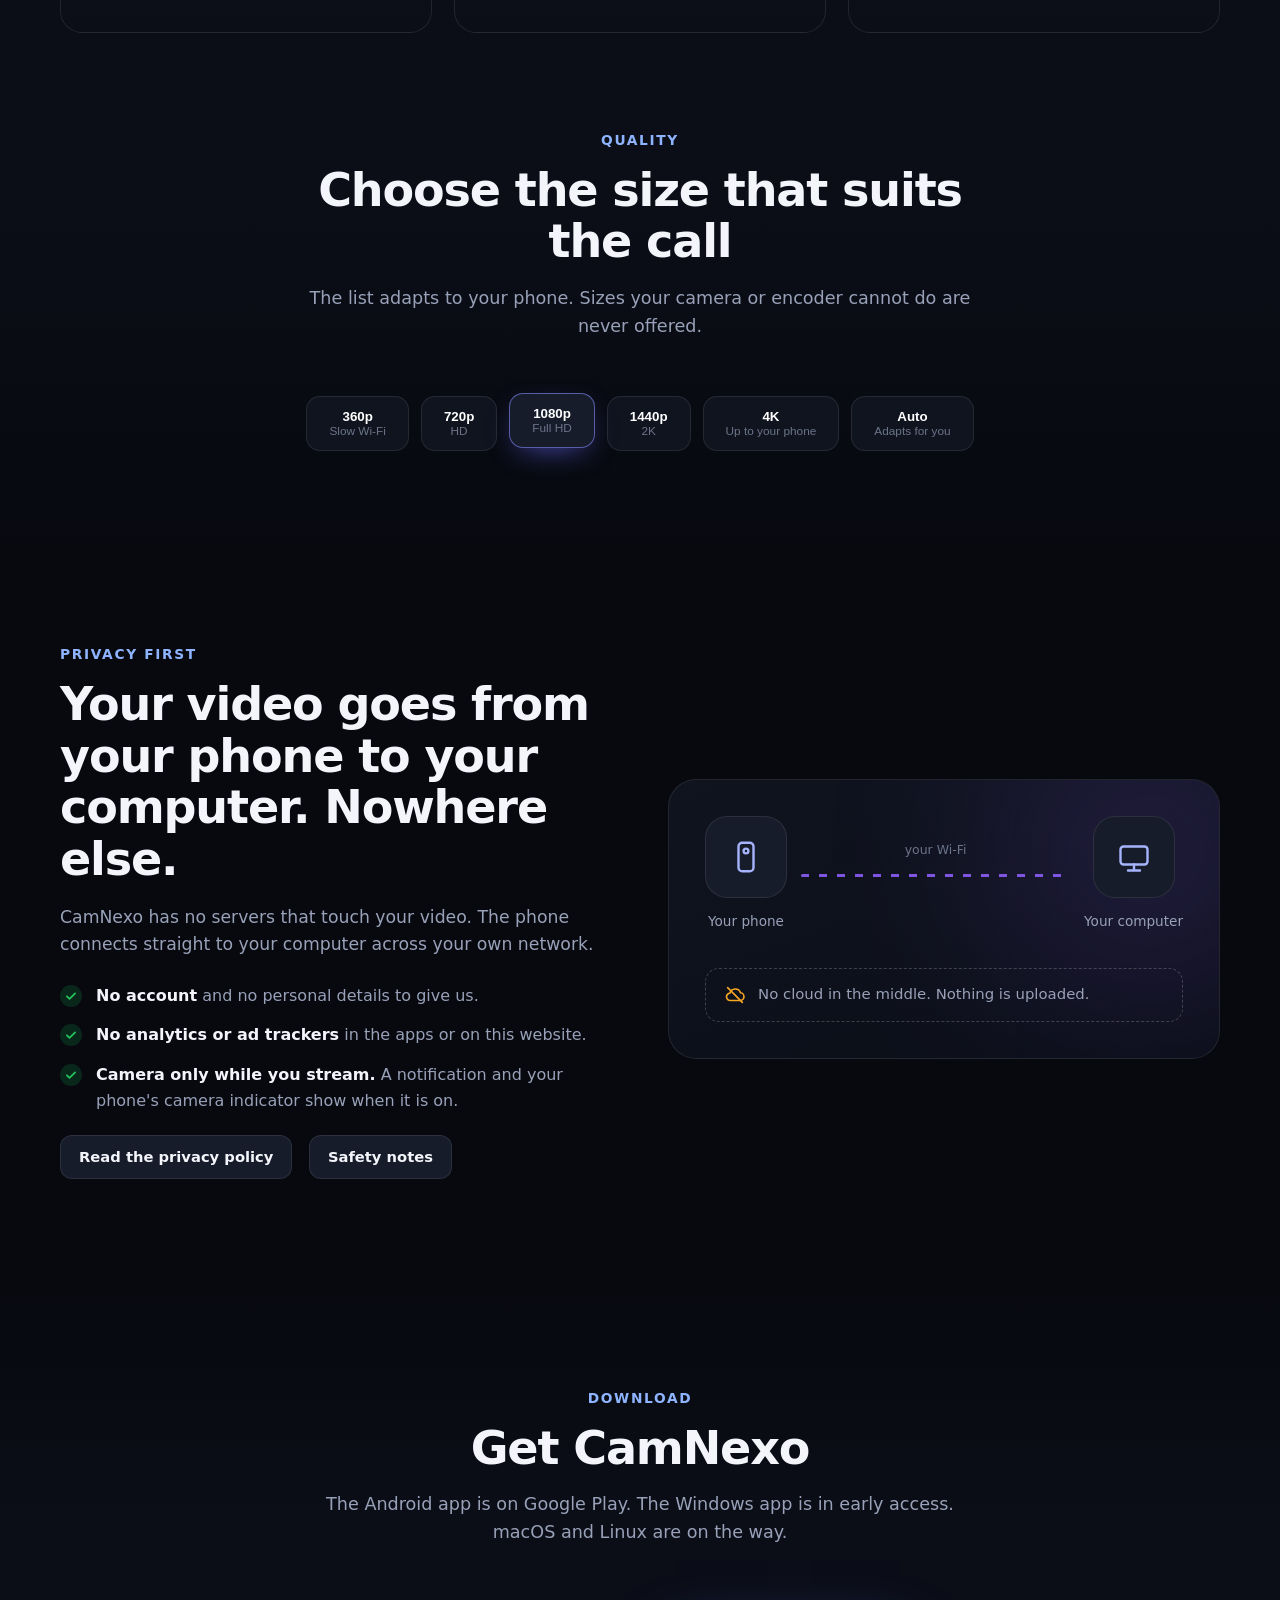
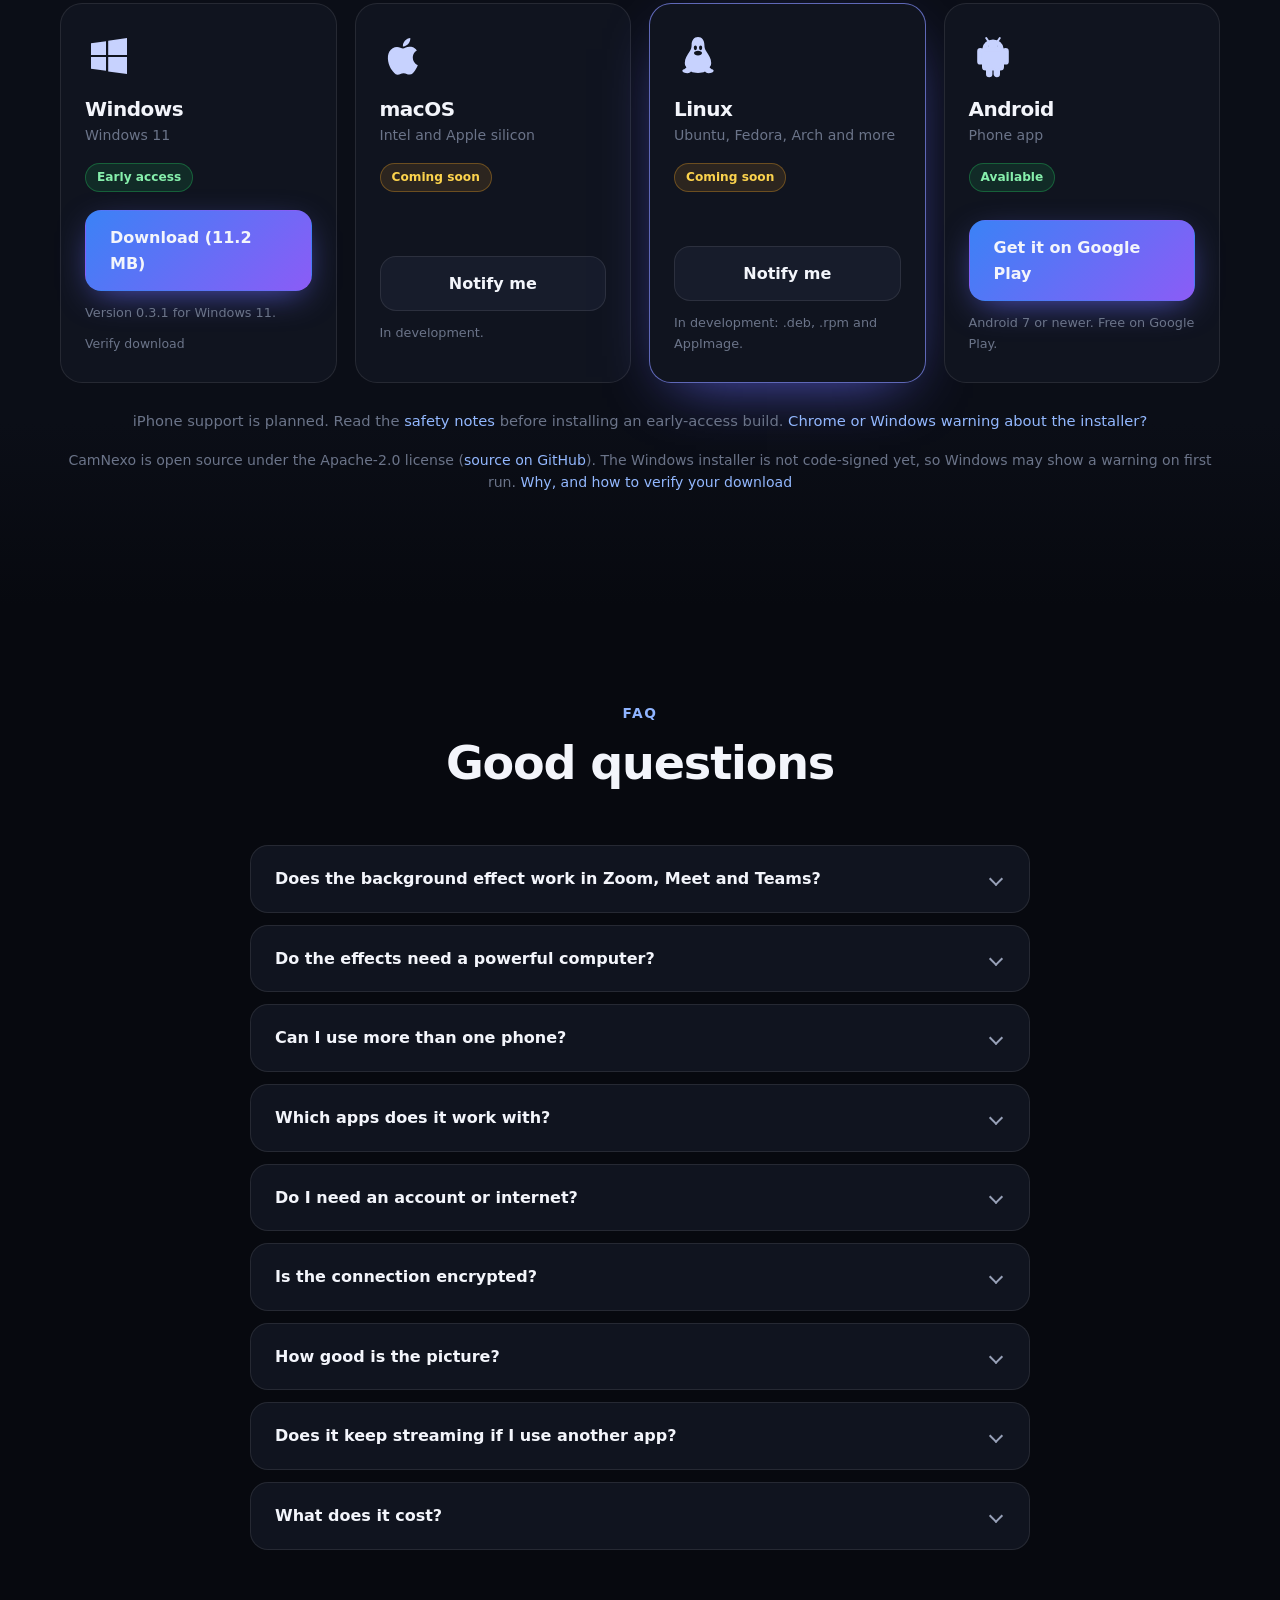
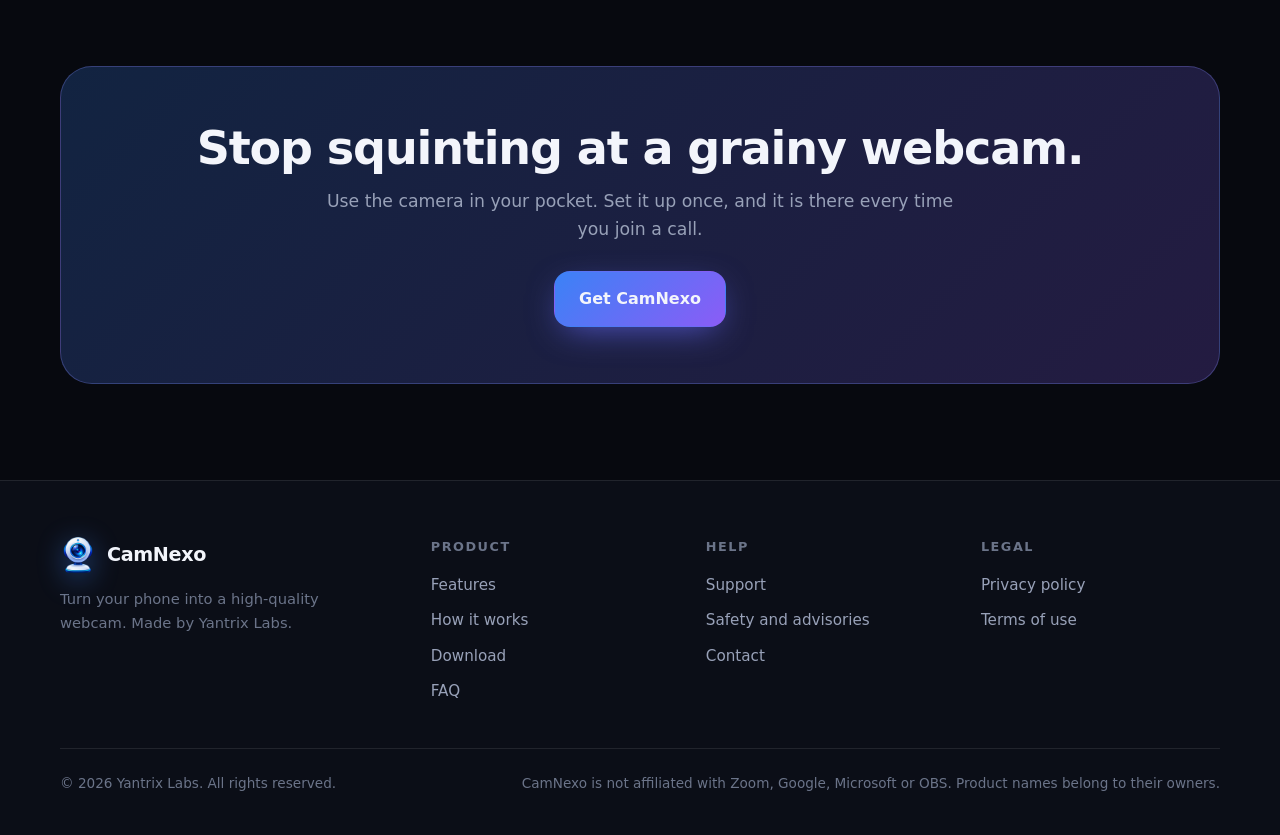
==== commit 80d2e178: "Android app is live on Google Play: link it from the site Co-Authored-By: Claude Sonnet 5.5 <noreply" ====
--- a/index.html
+++ b/index.html
@@ -48,7 +48,7 @@
   <div class="glow a"></div><div class="glow b"></div><div class="glow c"></div><div class="grid-bg"></div>
   <div class="wrap hero-grid">
     <div>
-      <div class="eyebrow rv"><span class="dot"></span> Early access for Windows and Android</div>
+      <div class="eyebrow rv"><span class="dot"></span> Android app on Google Play · Windows in early access</div>
       <h1 class="rv" style="--d:80ms">Your phone is the <span class="gradient-text">best webcam</span> you own.</h1>
       <p class="lead rv" style="--d:160ms">CamNexo sends your phone camera to your computer over your own Wi-Fi and shows up as a normal webcam in Zoom, Google Meet, Teams, OBS and your browser. No account. No cloud. Just a sharper picture.</p>
       <div class="cta rv" style="--d:240ms">
@@ -171,7 +171,7 @@
     <div class="sec-head rv">
       <div class="kicker">Download</div>
       <h2>Get CamNexo</h2>
-      <p>Windows and Android are in early access. macOS and Linux are on the way.</p>
+      <p>The Android app is on Google Play. The Windows app is in early access. macOS and Linux are on the way.</p>
     </div>
     <div class="platforms">
       <div class="plat rv" data-dl="windows">
@@ -191,8 +191,8 @@
       </div>
       <div class="plat rv" style="--d:210ms" data-dl="android">
         <svg class="os" viewBox="0 0 24 24" aria-hidden="true"><path d="M7 9.2h10v8.3a1.3 1.3 0 0 1-1.3 1.3H15v2.2a1.1 1.1 0 0 1-2.2 0v-2.2h-1.6v2.2a1.1 1.1 0 0 1-2.2 0v-2.2h-.7A1.3 1.3 0 0 1 7 17.5zM4.6 9.6a1.1 1.1 0 0 1 2.2 0v5.1a1.1 1.1 0 0 1-2.2 0zm12.6 0a1.1 1.1 0 0 1 2.2 0v5.1a1.1 1.1 0 0 1-2.2 0zM7.2 8.3C7.4 6 9.4 4.2 12 4.2s4.6 1.8 4.8 4.1zM9.6 6.4a.6.6 0 1 0 0 1.2.6.6 0 0 0 0-1.2zm4.8 0a.6.6 0 1 0 0 1.2.6.6 0 0 0 0-1.2zM8.6 3l1 1.5m5.8-1.5l-1 1.5" stroke="#c7d2fe" stroke-width="1" stroke-linecap="round"/></svg>
-        <h3>Android</h3><div class="sub">Phone app</div><span class="badge soon">Early access</span>
-        <a class="btn primary" href="#download">Ask for early access</a><p class="fine"></p>
+        <h3>Android</h3><div class="sub">Phone app</div><span class="badge early">Available</span>
+        <a class="btn primary" href="https://play.google.com/store/apps/details?id=com.camnexo.webcam" target="_blank" rel="noopener">Get it on Google Play</a><p class="fine"></p>
       </div>
     </div>
     <p class="rv" style="text-align:center;color:var(--faint);font-size:.92rem;margin-top:26px">iPhone support is planned. Read the <a href="safety.html" style="color:#93b8ff">safety notes</a> before installing an early-access build. <a href="support.html#warning" style="color:#93b8ff">Chrome or Windows warning about the installer?</a></p>
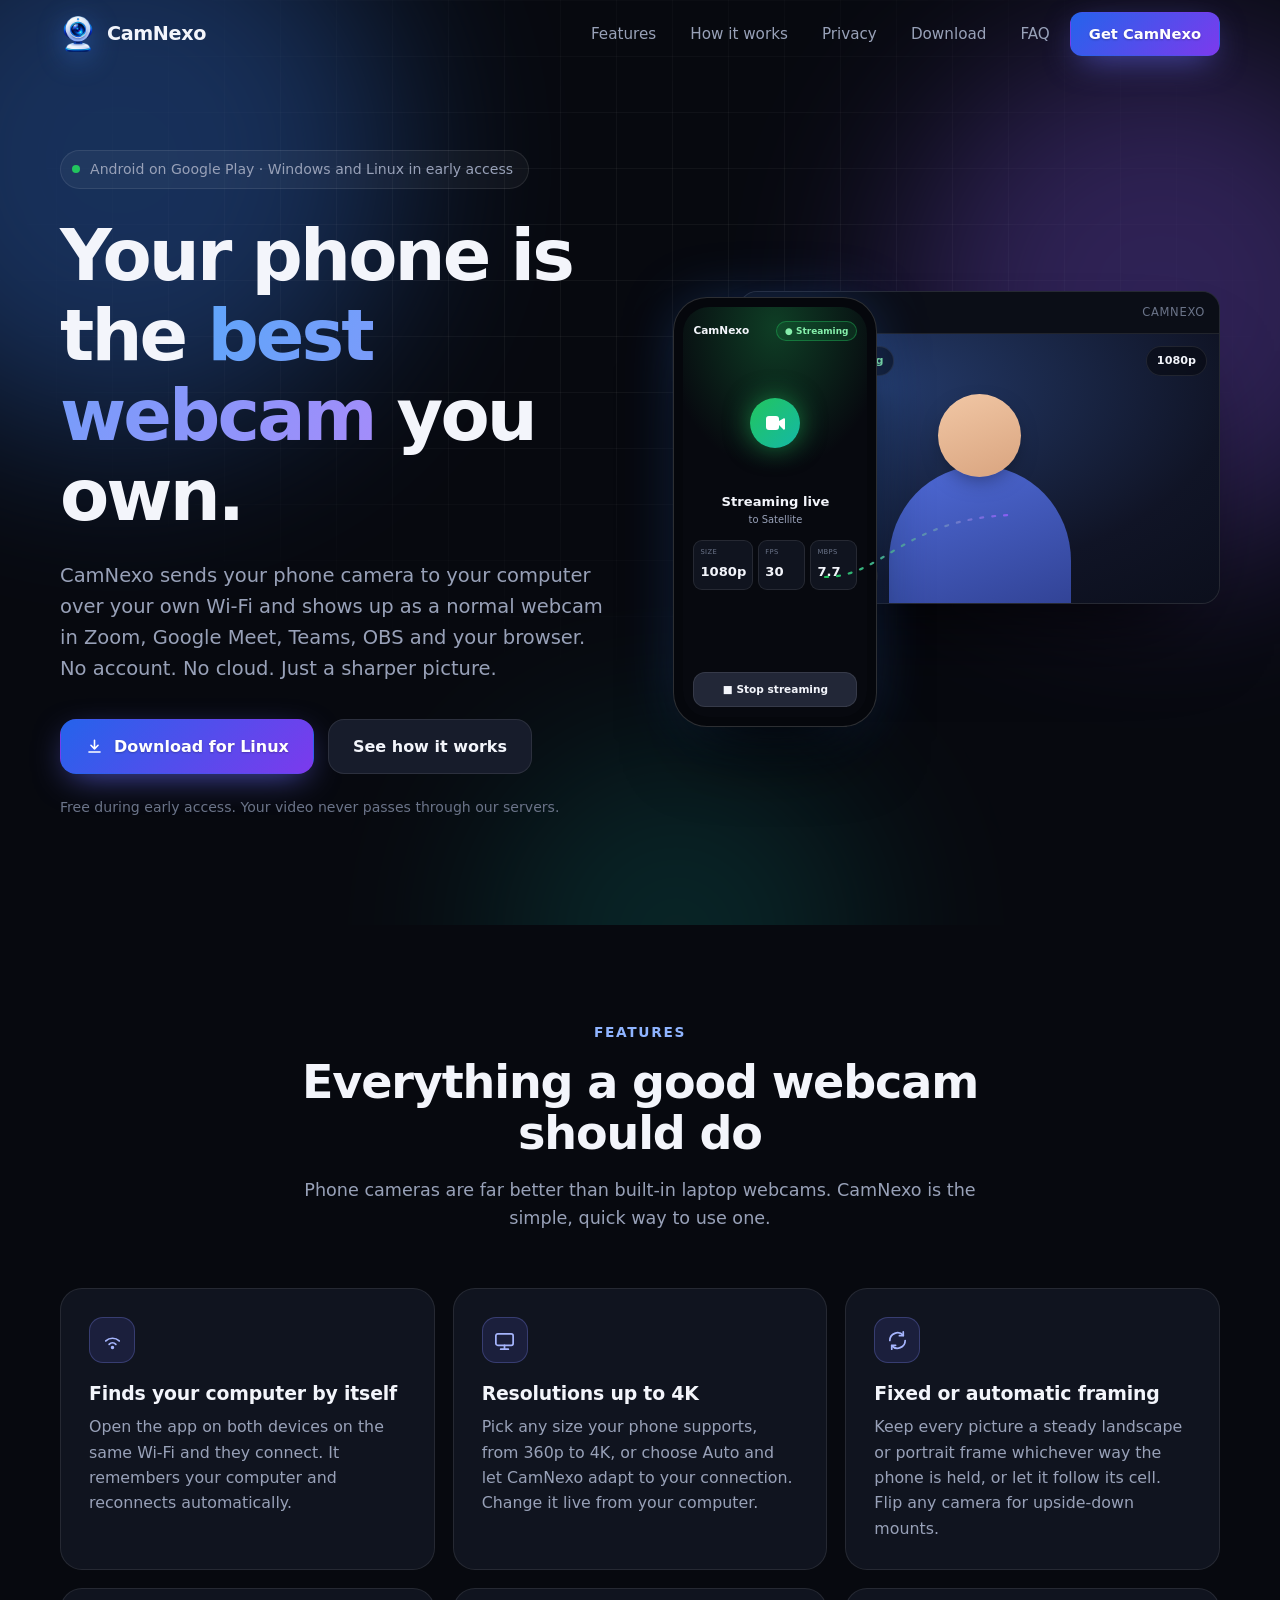
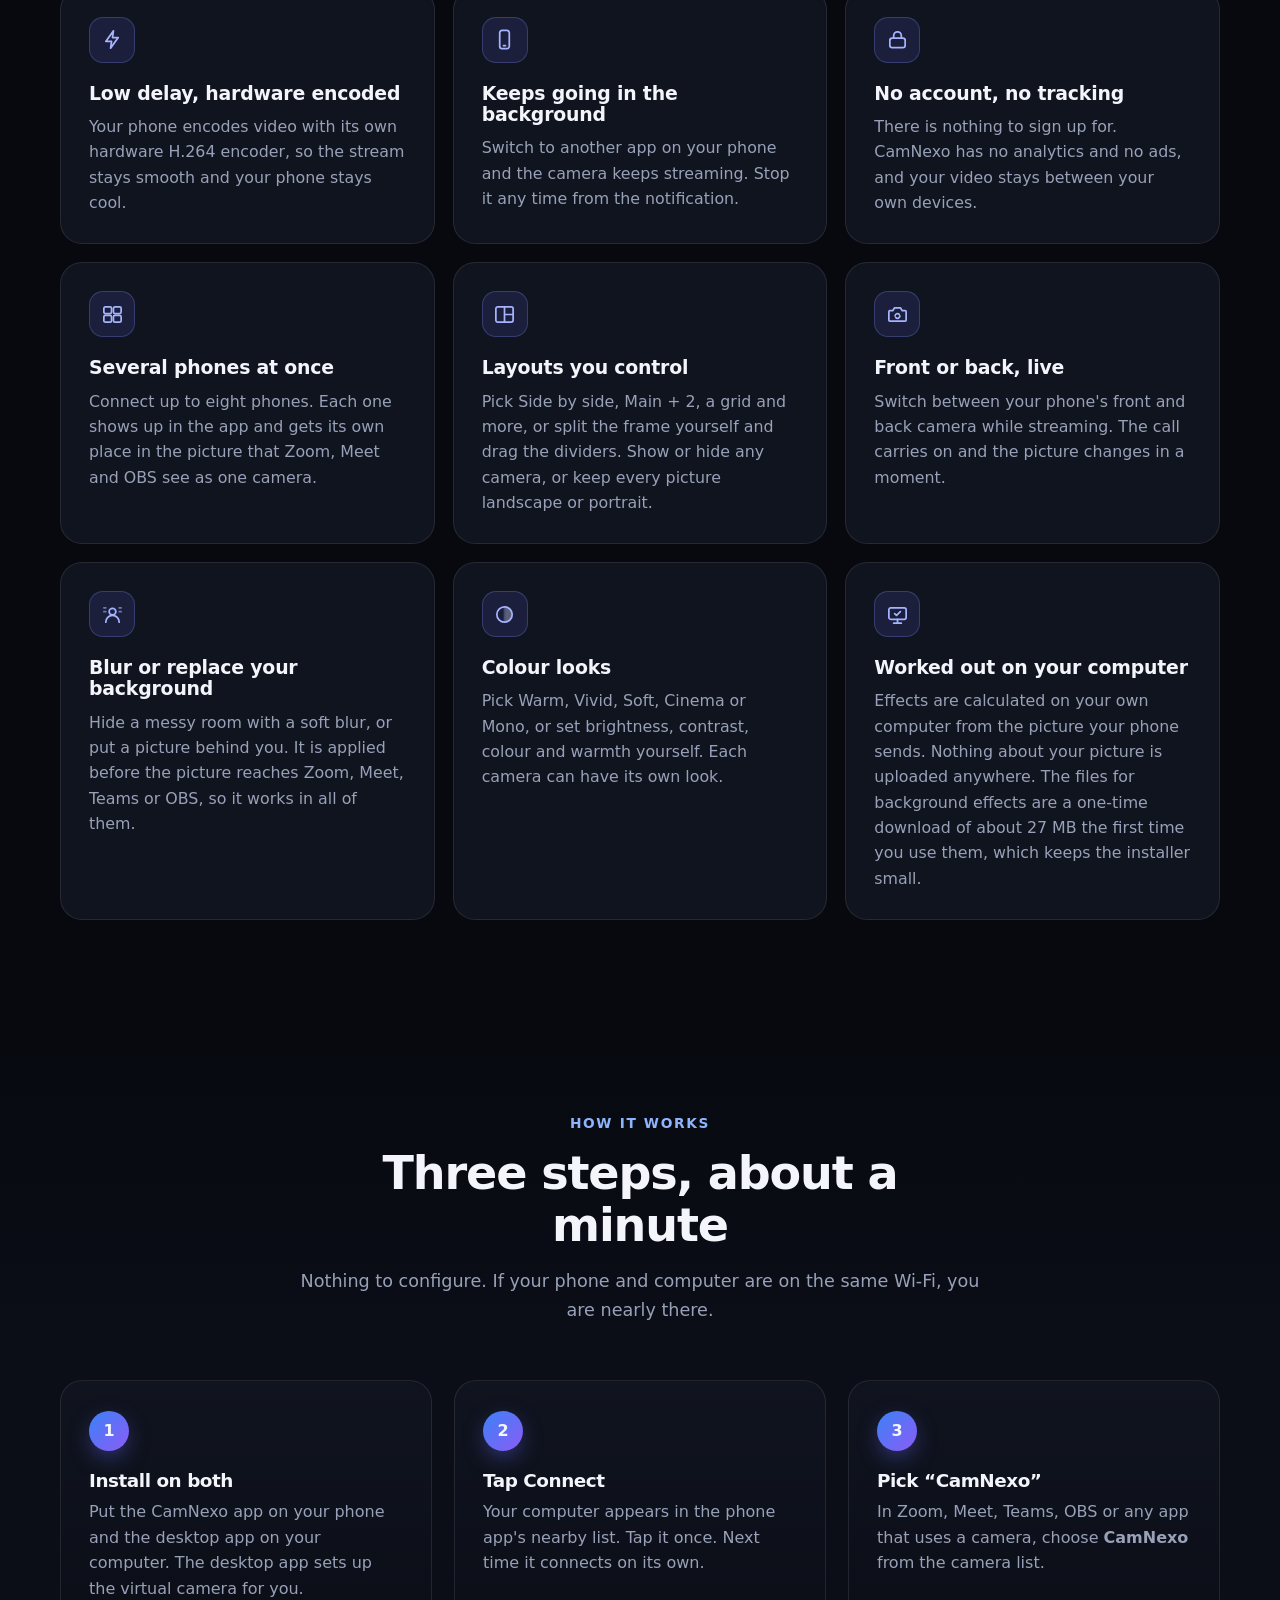
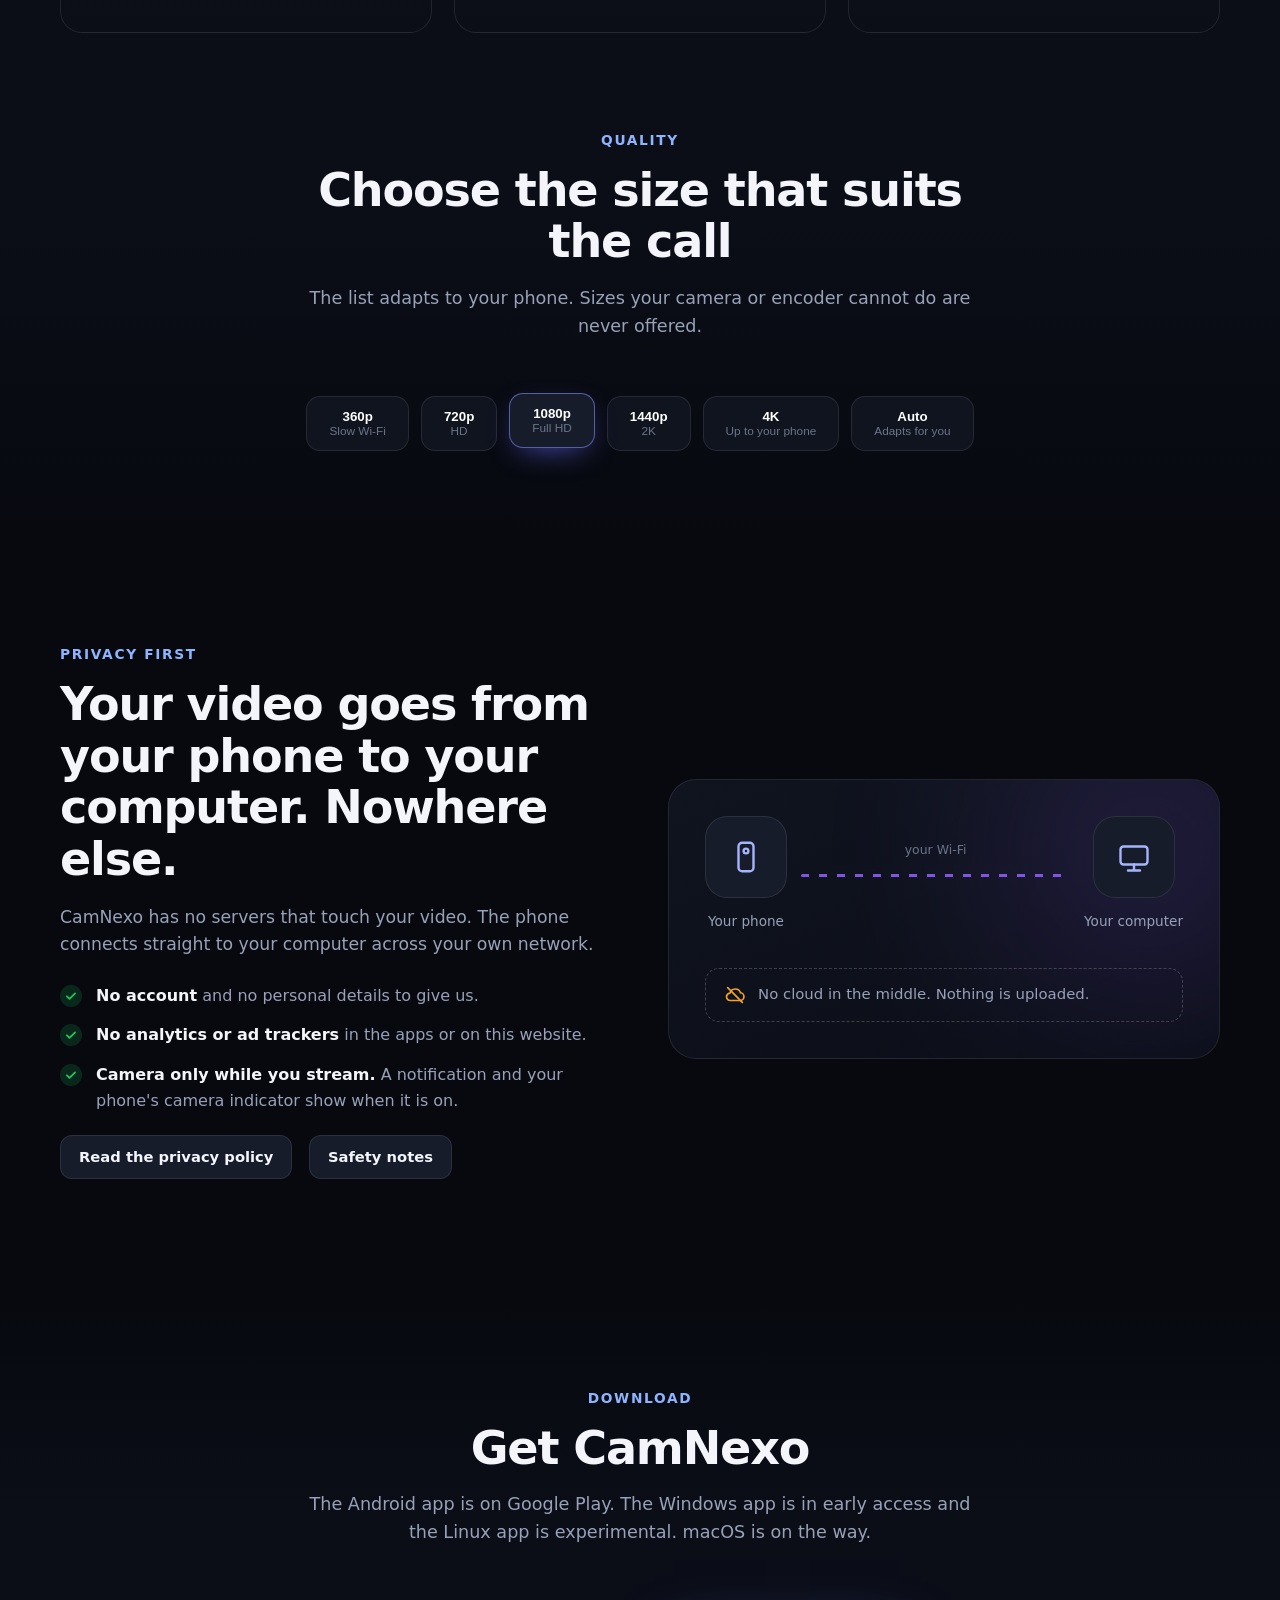
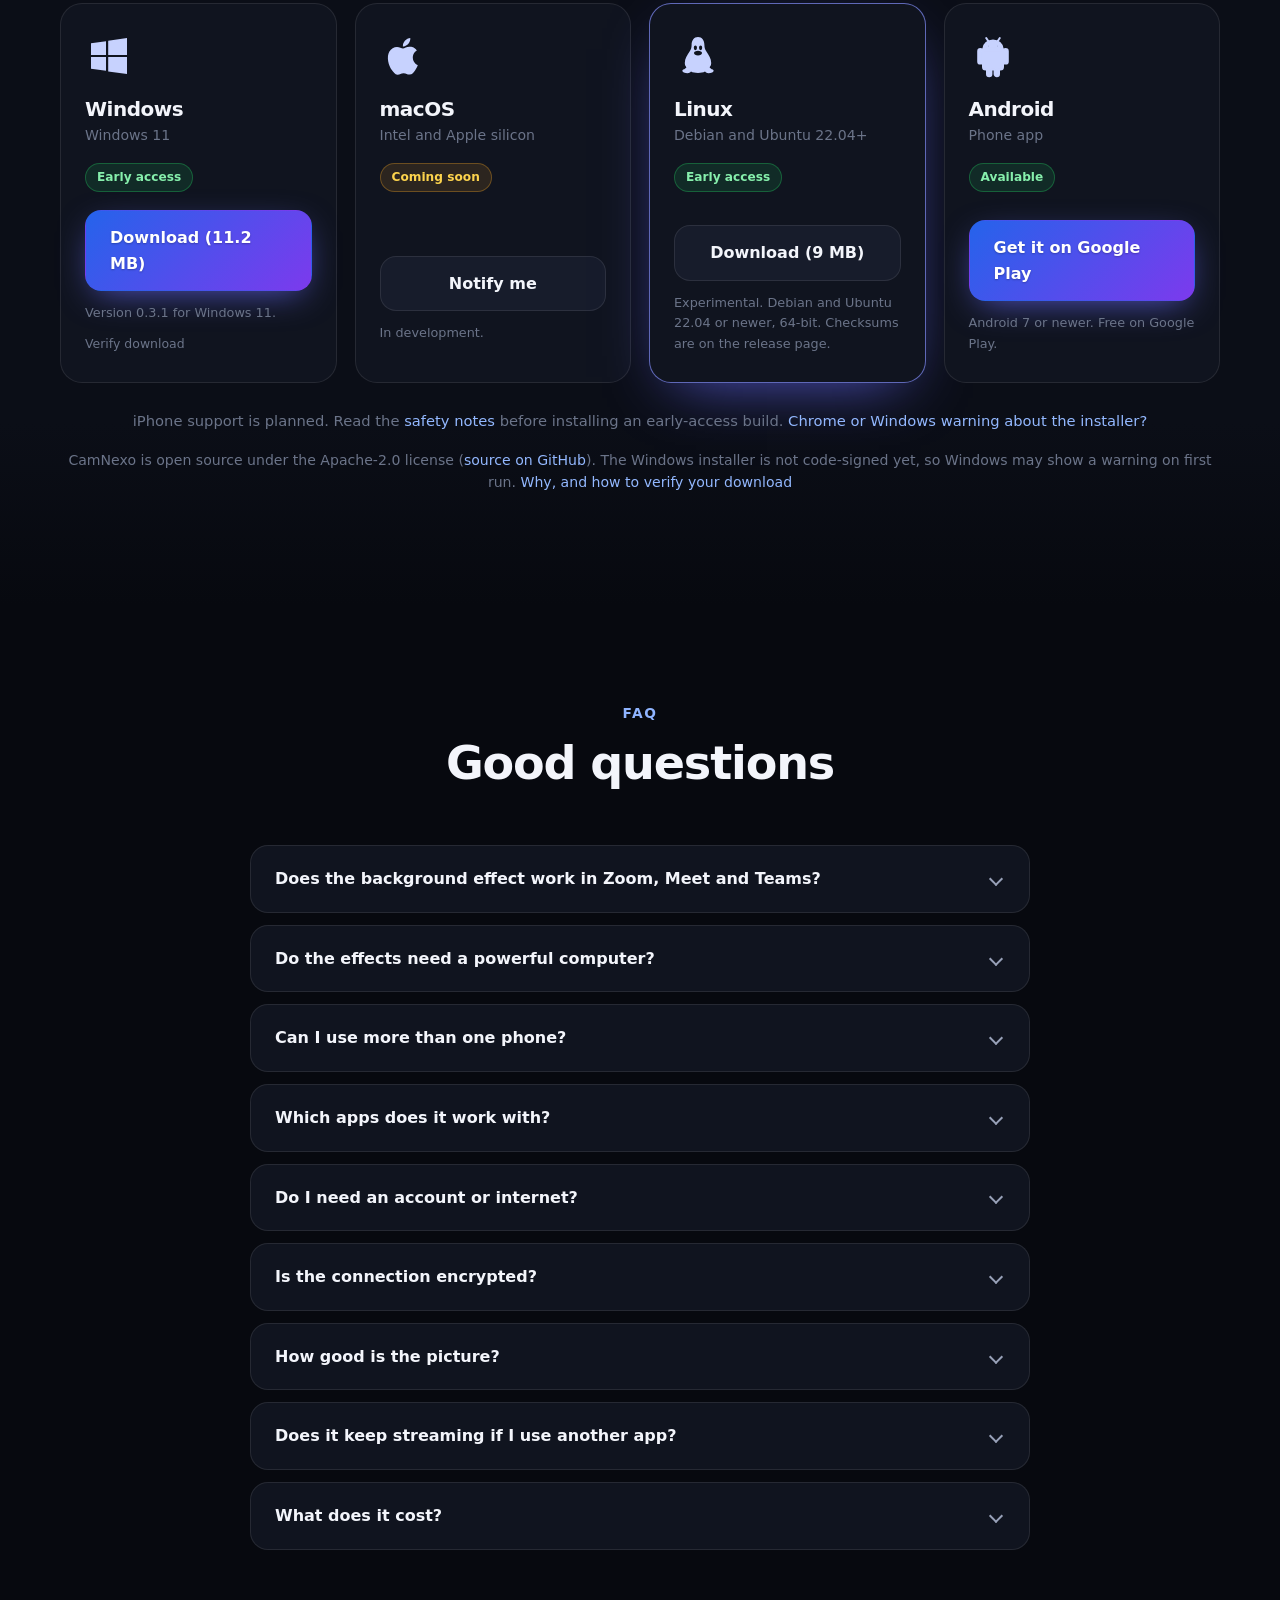
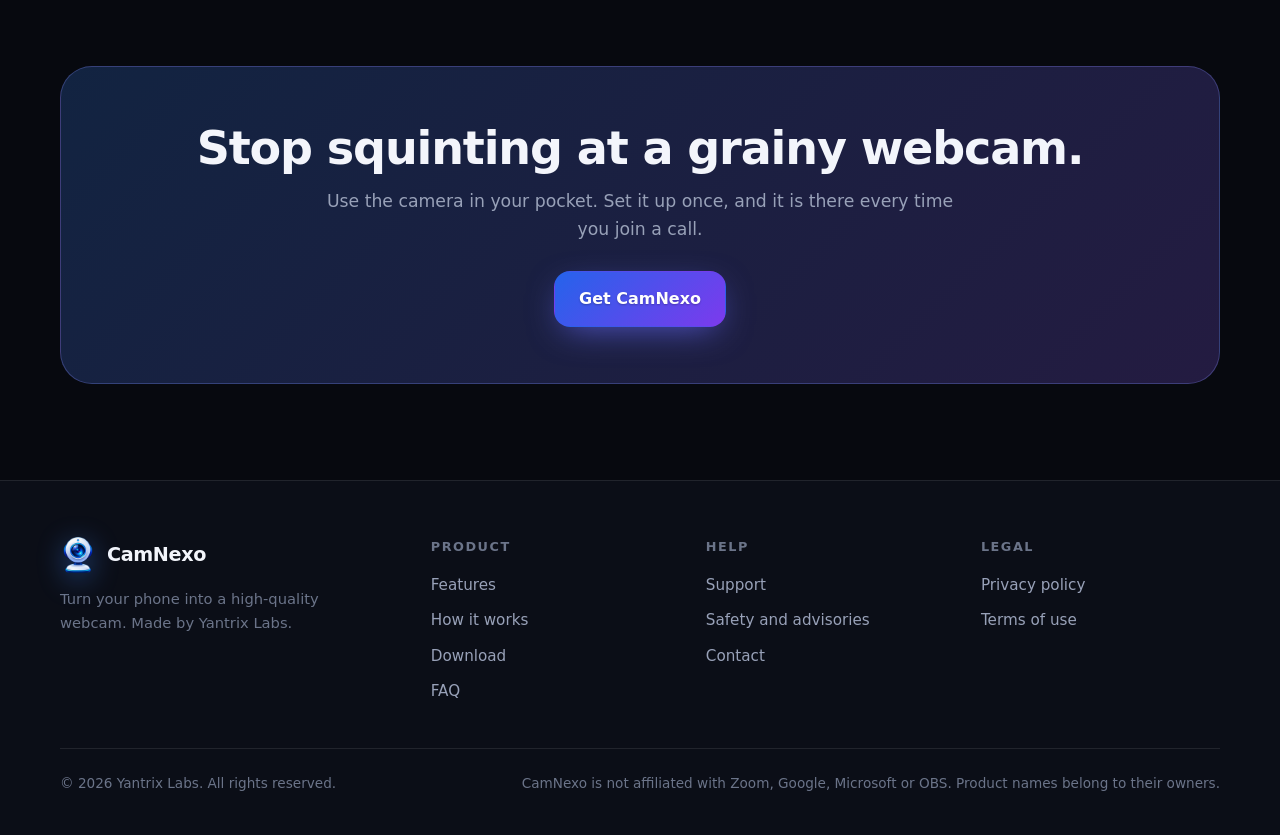
==== commit 9dc0f766: "Linux (experimental): download card, support section and effects pack The .deb link points at the Gi" ====
--- a/index.html
+++ b/index.html
@@ -48,7 +48,7 @@
   <div class="glow a"></div><div class="glow b"></div><div class="glow c"></div><div class="grid-bg"></div>
   <div class="wrap hero-grid">
     <div>
-      <div class="eyebrow rv"><span class="dot"></span> Android app on Google Play · Windows in early access</div>
+      <div class="eyebrow rv"><span class="dot"></span> Android on Google Play · Windows and Linux in early access</div>
       <h1 class="rv" style="--d:80ms">Your phone is the <span class="gradient-text">best webcam</span> you own.</h1>
       <p class="lead rv" style="--d:160ms">CamNexo sends your phone camera to your computer over your own Wi-Fi and shows up as a normal webcam in Zoom, Google Meet, Teams, OBS and your browser. No account. No cloud. Just a sharper picture.</p>
       <div class="cta rv" style="--d:240ms">
@@ -171,7 +171,7 @@
     <div class="sec-head rv">
       <div class="kicker">Download</div>
       <h2>Get CamNexo</h2>
-      <p>The Android app is on Google Play. The Windows app is in early access. macOS and Linux are on the way.</p>
+      <p>The Android app is on Google Play. The Windows app is in early access and the Linux app is experimental. macOS is on the way.</p>
     </div>
     <div class="platforms">
       <div class="plat rv" data-dl="windows">
@@ -186,8 +186,8 @@
       </div>
       <div class="plat rv" style="--d:140ms" data-dl="linux">
         <svg class="os" viewBox="0 0 24 24" aria-hidden="true"><path d="M12 2.5c-2 0-3.2 1.7-3.2 4 0 1.2-.3 2.3-1 3.3-1.2 1.8-2.4 3.5-2.4 5.7 0 .9.3 1.6.8 2.1-.3.5-.8.9-1.6 1.2-.7.3-.5 1.2.3 1.4 1.3.4 2.7.7 3.6-.4.9.5 2 .7 3.5.7s2.6-.2 3.5-.7c.9 1.1 2.3.8 3.6.4.8-.2 1-1.1.3-1.4-.8-.3-1.3-.7-1.6-1.2.5-.5.8-1.2.8-2.1 0-2.2-1.2-3.9-2.4-5.7-.7-1-1-2.1-1-3.3 0-2.3-1.2-4-3.2-4zm-1.3 4.2a.8 1.2 0 1 1 0 2.4.8 1.2 0 0 1 0-2.4zm2.6 0a.8 1.2 0 1 1 0 2.4.8 1.2 0 0 1 0-2.4zM12 9.4c1.1 0 2 .5 2 1.1 0 .6-.9 1.2-2 1.2s-2-.6-2-1.2c0-.6.9-1.1 2-1.1z"/></svg>
-        <h3>Linux</h3><div class="sub">Ubuntu, Fedora, Arch and more</div><span class="badge soon">Coming soon</span>
-        <a class="btn" href="#download">Notify me</a><p class="fine"></p>
+        <h3>Linux</h3><div class="sub">Debian and Ubuntu 22.04+</div><span class="badge soon">Early access</span>
+        <a class="btn" href="#download">Download</a><p class="fine"></p>
       </div>
       <div class="plat rv" style="--d:210ms" data-dl="android">
         <svg class="os" viewBox="0 0 24 24" aria-hidden="true"><path d="M7 9.2h10v8.3a1.3 1.3 0 0 1-1.3 1.3H15v2.2a1.1 1.1 0 0 1-2.2 0v-2.2h-1.6v2.2a1.1 1.1 0 0 1-2.2 0v-2.2h-.7A1.3 1.3 0 0 1 7 17.5zM4.6 9.6a1.1 1.1 0 0 1 2.2 0v5.1a1.1 1.1 0 0 1-2.2 0zm12.6 0a1.1 1.1 0 0 1 2.2 0v5.1a1.1 1.1 0 0 1-2.2 0zM7.2 8.3C7.4 6 9.4 4.2 12 4.2s4.6 1.8 4.8 4.1zM9.6 6.4a.6.6 0 1 0 0 1.2.6.6 0 0 0 0-1.2zm4.8 0a.6.6 0 1 0 0 1.2.6.6 0 0 0 0-1.2zM8.6 3l1 1.5m5.8-1.5l-1 1.5" stroke="#c7d2fe" stroke-width="1" stroke-linecap="round"/></svg>
--- a/assets/styles.css
+++ b/assets/styles.css
@@ -78,7 +78,8 @@
 .btn:hover { transform: translateY(-2px); border-color: rgba(255, 255, 255, 0.2); }
 .btn:active { transform: translateY(0) scale(0.98); }
 .btn svg { width: 19px; height: 19px; }
-.btn.primary { background: var(--grad); border-color: transparent; box-shadow: 0 10px 34px -10px rgba(99, 102, 241, 0.8); }
+/* White on this blue-to-violet is 5.2:1 to 5.7:1 (the lighter brand gradient was about 3.5:1 and looked washed out). */
+.btn.primary { background: linear-gradient(135deg, #2563eb, #7c3aed); color: #fff; font-weight: 700; text-shadow: 0 1px 2px rgba(0, 0, 0, 0.25); border-color: transparent; box-shadow: 0 10px 34px -10px rgba(99, 102, 241, 0.8); }
 .btn.primary:hover { box-shadow: 0 16px 42px -10px rgba(99, 102, 241, 0.95); }
 .btn.small { padding: 9px 18px; border-radius: 12px; font-size: 0.92rem; }
 .btn[aria-disabled="true"] { opacity: 0.55; cursor: not-allowed; transform: none; }
